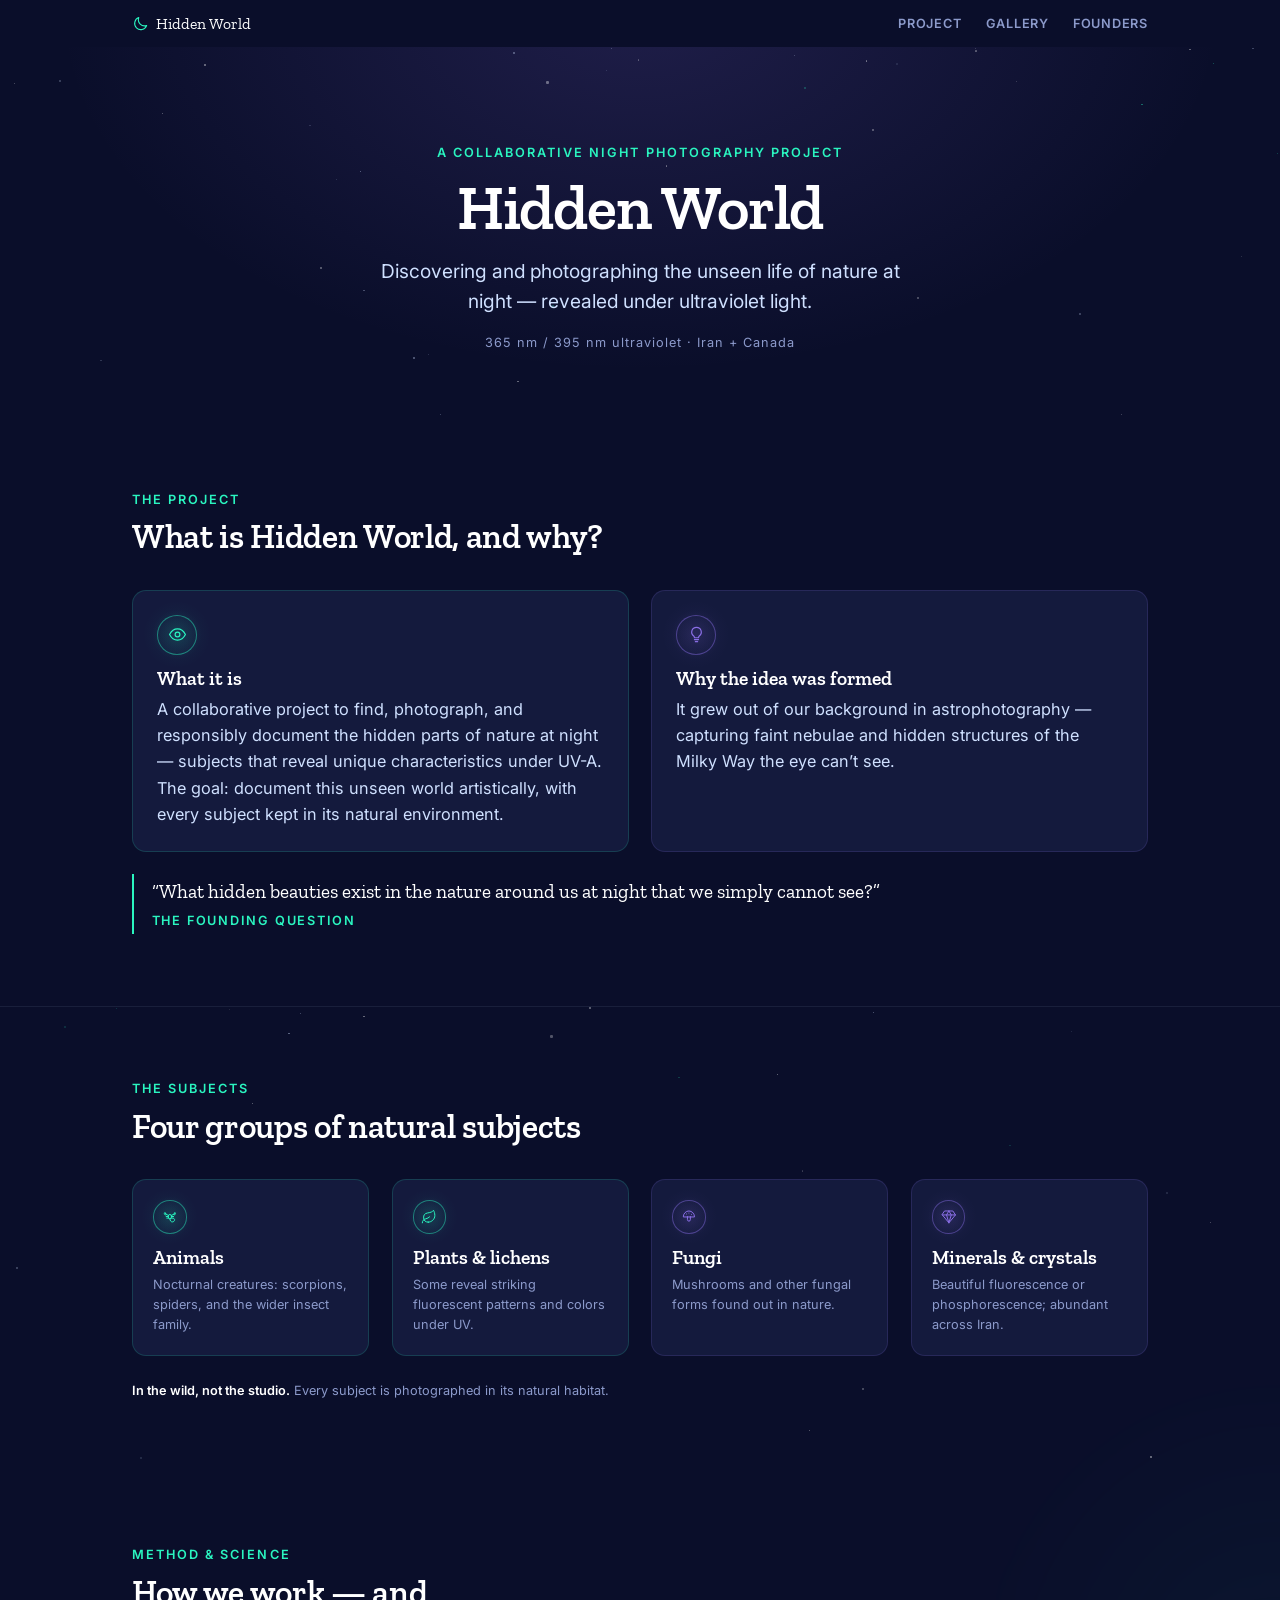
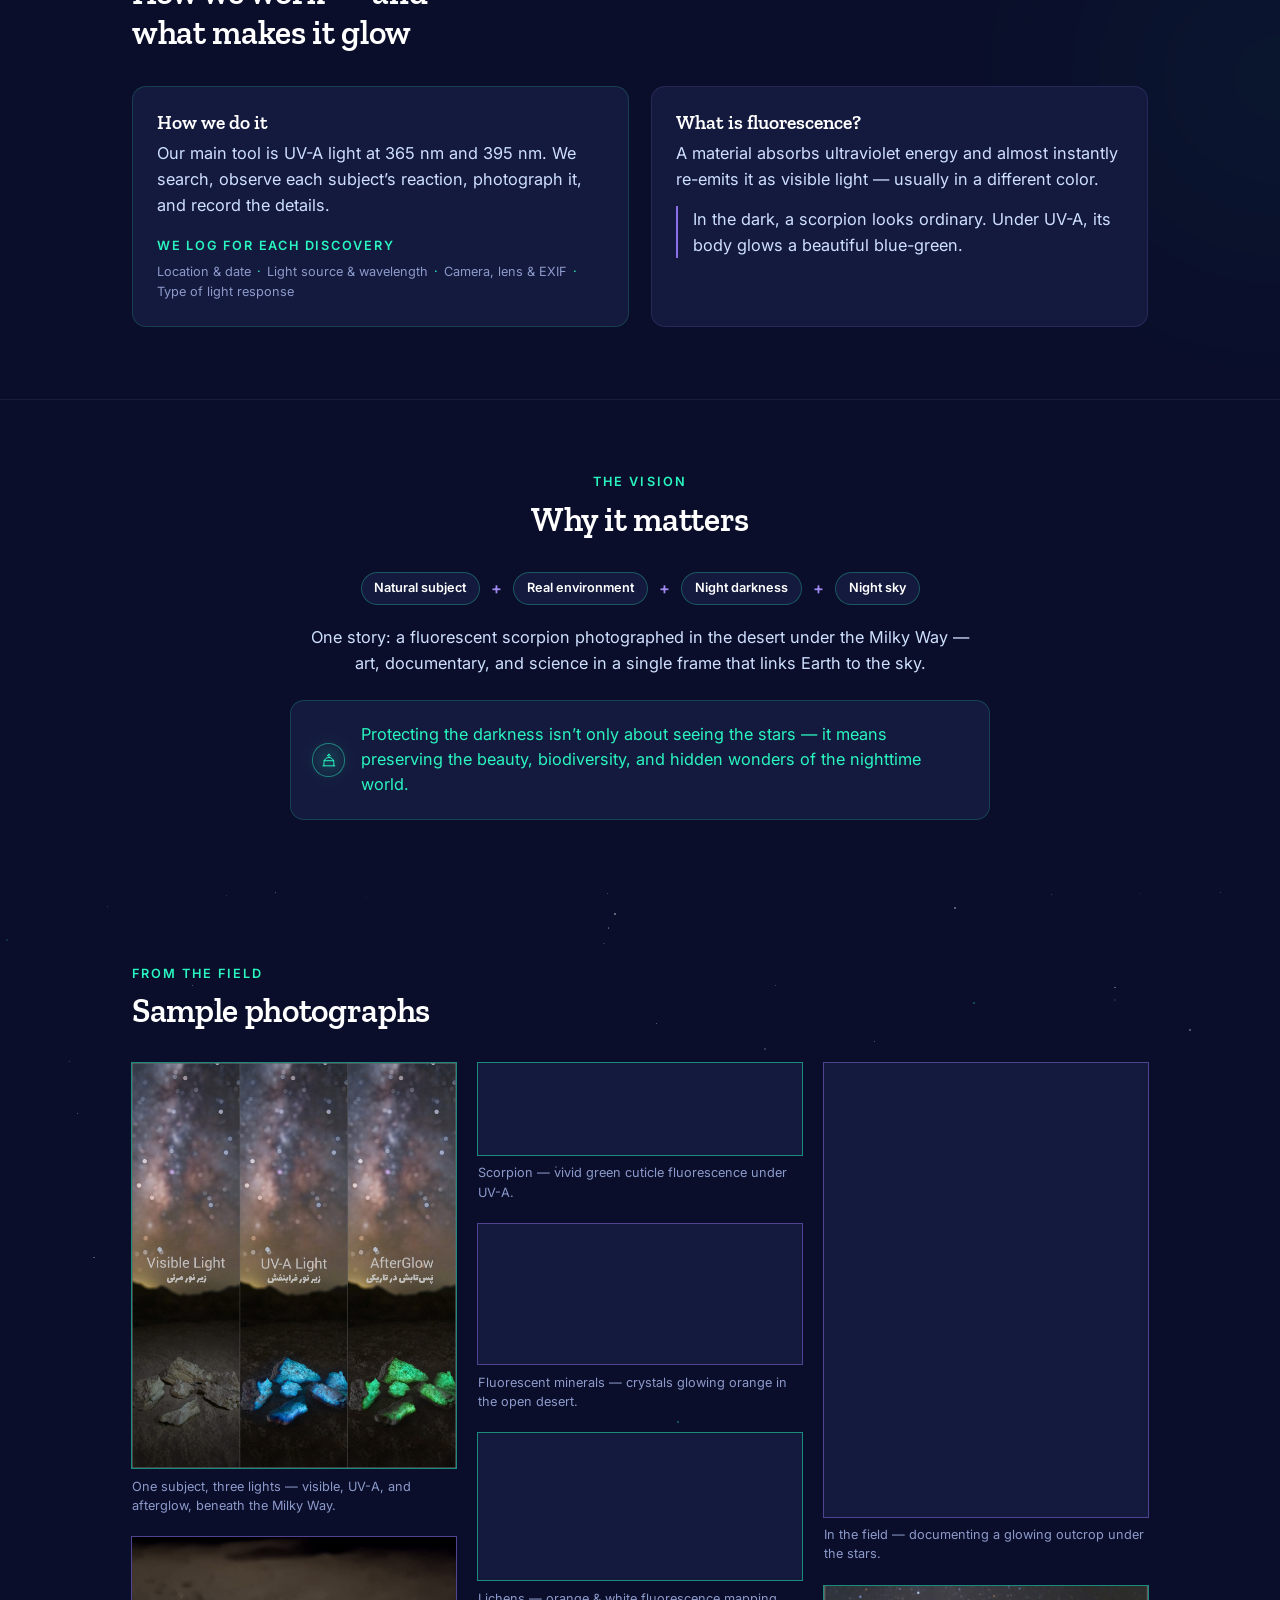
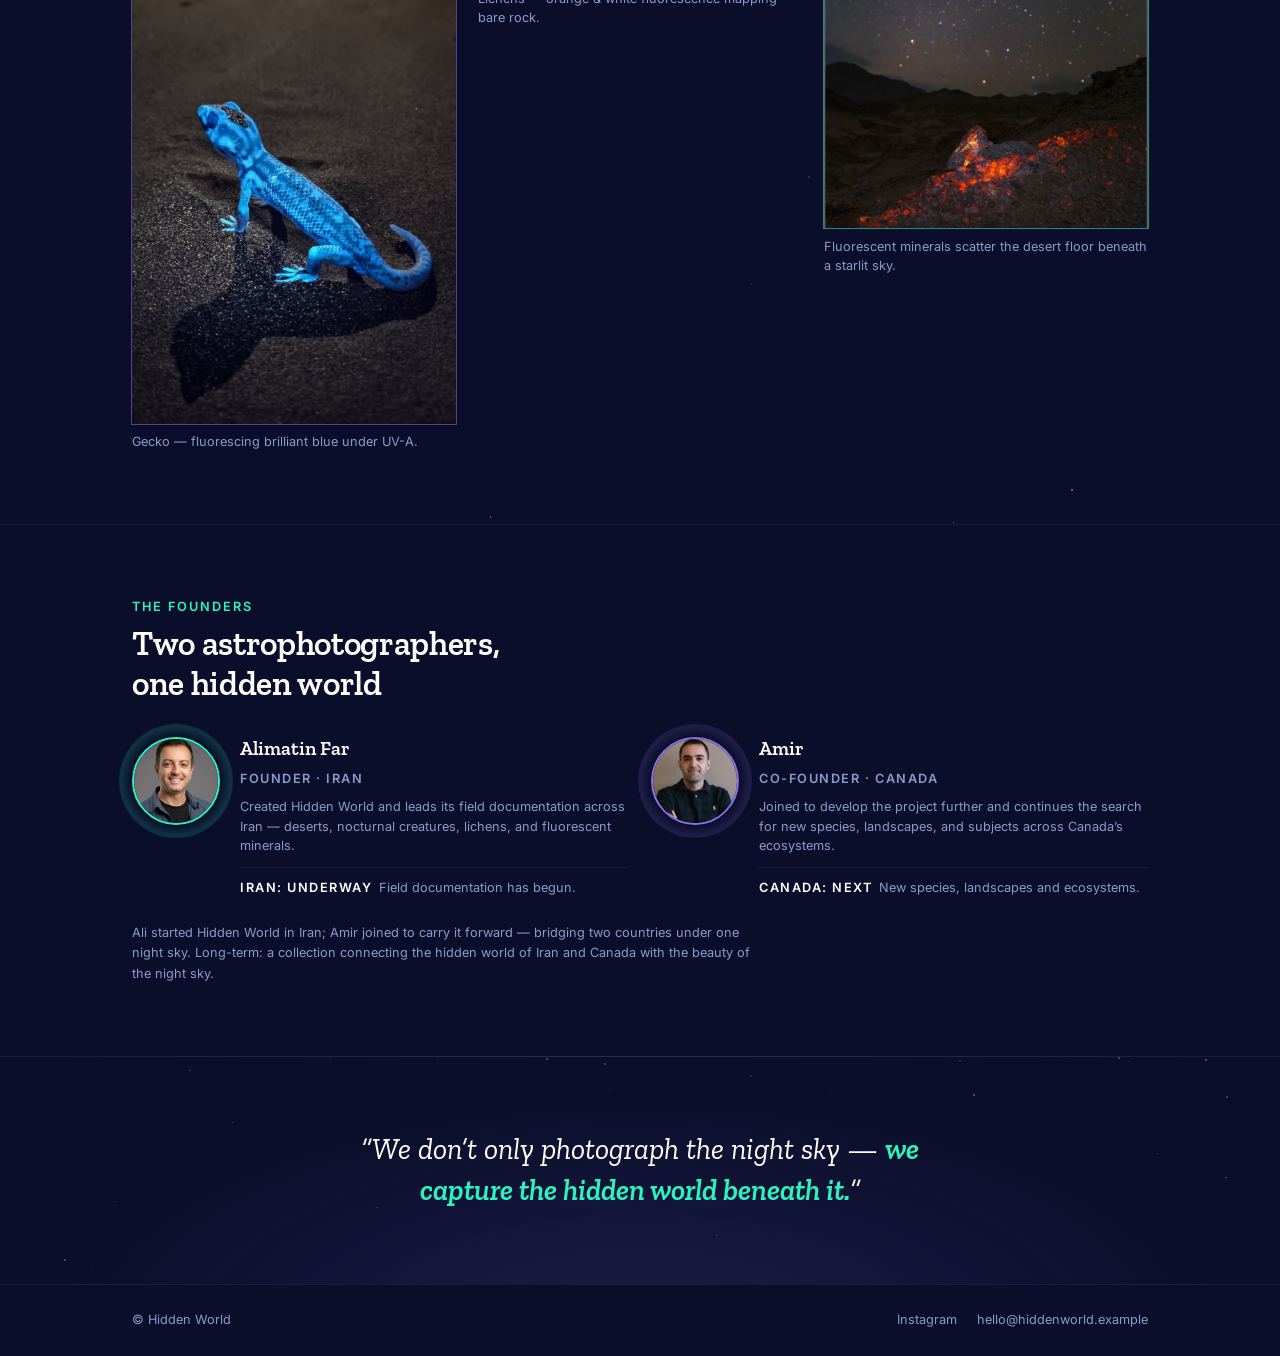
==== index.html @ 230f7fde "Add Hidden World single-page site Static marketing site for the Hidden World night-photography proje" ====
<!doctype html>
<html lang="en">
<head>
<meta charset="utf-8">
<meta name="viewport" content="width=device-width, initial-scale=1">
<title>Hidden World — Night Photography Under Ultraviolet Light</title>
<meta name="description" content="Hidden World is a collaborative night photography project documenting the unseen life of nature at night, revealed under ultraviolet light.">
<meta name="theme-color" content="#0A0E2A">

<!-- Only external dependency: Google Fonts (Zilla Slab = serif fallback, Inter = sans fallback) -->
<link rel="preconnect" href="https://fonts.googleapis.com">
<link rel="preconnect" href="https://fonts.gstatic.com" crossorigin>
<link href="https://fonts.googleapis.com/css2?family=Inter:wght@400;500;600&family=Zilla+Slab:ital,wght@0,400;0,600;1,400&display=swap" rel="stylesheet">

<link rel="stylesheet" href="styles.css">
</head>
<body>

<a class="skip-link" href="#main">Skip to content</a>

<!-- ICON SPRITE — inline SVG, referenced with <use href="#i-*"> -->
<svg class="sprite" aria-hidden="true" focusable="false" xmlns="http://www.w3.org/2000/svg">
  <symbol id="i-scorpion" viewBox="0 0 24 24">
    <ellipse cx="12" cy="11.6" rx="2.5" ry="3.4"/>
    <path d="M9.6 9.6 6.3 8.2 4.4 5.7M14.4 9.6l3.3-1.4 1.9-2.5"/>
    <path d="M4.4 5.7a1.7 1.7 0 1 0 2.3 2.4M19.6 5.7a1.7 1.7 0 1 1-2.3 2.4"/>
    <path d="M9.6 11.4H6.4M14.4 11.4h3.2M9.8 13.8H7.3M14.2 13.8h2.5"/>
    <path d="M12 15c.2 3 1.7 4.6 3.7 4.6s3.4-1.5 3.4-3.3c0-1.3-1-2.2-2.1-1.8"/>
  </symbol>
  <symbol id="i-leaf" viewBox="0 0 24 24">
    <path d="M11 20A7 7 0 0 1 9.8 6.1C15.5 5 17 4.5 19 2c1 2 2 4.2 2 8 0 5.5-4.8 10-10 10Z"/>
    <path d="M2 21c0-3 1.9-5.4 5.1-6C9.5 14.5 12 13 13 12"/>
  </symbol>
  <symbol id="i-mushroom" viewBox="0 0 24 24">
    <path d="M3.5 11.5a8.5 8.5 0 0 1 17 0Z"/>
    <path d="M9.8 11.5v4.7a2.2 2.2 0 0 0 4.4 0v-4.7"/>
    <path d="M8.2 7.6h.01M12 6.2h.01M15.8 8.2h.01"/>
  </symbol>
  <symbol id="i-gem" viewBox="0 0 24 24">
    <path d="M6 3h12l4 6-10 12L2 9Z"/>
    <path d="M2 9h20M12 21 8.4 9 12 3M12 21l3.6-12L12 3"/>
  </symbol>
  <symbol id="i-eye" viewBox="0 0 24 24">
    <path d="M2 12s3.6-7 10-7 10 7 10 7-3.6 7-10 7-10-7-10-7Z"/>
    <circle cx="12" cy="12" r="3"/>
  </symbol>
  <symbol id="i-bulb" viewBox="0 0 24 24">
    <path d="M12 3a6 6 0 0 0-3.5 10.9c.6.5.9 1.2.9 1.9v.3h5.2v-.3c0-.7.3-1.4.9-1.9A6 6 0 0 0 12 3Z"/>
    <path d="M9.4 18.4h5.2M10.6 21h2.8"/>
  </symbol>
  <symbol id="i-sparkle" viewBox="0 0 24 24">
    <path d="M10.5 2.5 12.2 8l5.5 1.7-5.5 1.7-1.7 5.5-1.7-5.5L3.3 9.7 8.8 8Z"/>
    <path d="M18 14.5l.8 2.2 2.2.8-2.2.8-.8 2.2-.8-2.2-2.2-.8 2.2-.8Z"/>
  </symbol>
  <symbol id="i-telescope" viewBox="0 0 24 24">
    <path d="M3 21h18"/><path d="M4.5 21v-5.2a7.5 7.5 0 0 1 15 0V21"/>
    <path d="M4.6 13.2h14.8"/><path d="M12 8.3V3.4"/><path d="M9.6 5.6 12 3.4l2.4 2.2"/>
  </symbol>
  <symbol id="i-moon" viewBox="0 0 24 24">
    <path d="M20.4 14.6A8.6 8.6 0 0 1 9.4 3.6a8.6 8.6 0 1 0 11 11Z"/>
  </symbol>
  <symbol id="i-star" viewBox="0 0 24 24">
    <path d="m12 3 2.6 5.7 6.2.8-4.5 4.3 1.1 6.2L12 17l-5.4 3 1.1-6.2-4.5-4.3 6.2-.8Z"/>
  </symbol>
</svg>

<header class="nav" id="top">
  <div class="nav__inner container">
    <a class="nav__brand" href="#top">
      <svg class="icon nav__mark" aria-hidden="true"><use href="#i-moon"/></svg>
      <span>Hidden World</span>
    </a>
    <nav aria-label="Primary">
      <ul class="nav__links">
        <li><a href="#project">Project</a></li>
        <li><a href="#gallery">Gallery</a></li>
        <li><a href="#founders">Founders</a></li>
      </ul>
    </nav>
  </div>
</header>

<main id="main">

  <!-- ============================================ 1 · HERO ============ -->
  <section class="hero" aria-labelledby="hero-title">
    <div class="stars" data-stars data-density=".9" aria-hidden="true"></div>

    <div class="container hero__inner reveal">
      <p class="eyebrow">A Collaborative Night Photography Project</p>
      <h1 class="hero__title" id="hero-title">Hidden World</h1>
      <p class="hero__sub">Discovering and photographing the unseen life of nature at night — revealed under ultraviolet light.</p>
      <p class="hero__meta">365 nm / 395 nm ultraviolet · Iran + Canada</p>
    </div>
  </section>

  <!-- ============================================ 2 · THE PROJECT ============ -->
  <section class="section" id="project" aria-labelledby="project-title">
    <div class="container">
      <header class="section-head reveal">
        <p class="eyebrow">The Project</p>
        <h2 id="project-title">What is Hidden World, and why?</h2>
      </header>

      <div class="grid grid--2">
        <article class="card reveal">
          <span class="badge" aria-hidden="true"><svg class="icon"><use href="#i-eye"/></svg></span>
          <h3>What it is</h3>
          <p>A collaborative project to find, photograph, and responsibly document the hidden parts of nature at night — subjects that reveal unique characteristics under UV-A. The goal: document this unseen world artistically, with every subject kept in its natural environment.</p>
        </article>
        <article class="card card--violet reveal">
          <span class="badge badge--violet" aria-hidden="true"><svg class="icon"><use href="#i-bulb"/></svg></span>
          <h3>Why the idea was formed</h3>
          <p>It grew out of our background in astrophotography — capturing faint nebulae and hidden structures of the Milky Way the eye can’t see.</p>
        </article>
      </div>

      <blockquote class="quote reveal">
        <p>“What hidden beauties exist in the nature around us at night that we simply cannot see?”</p>
        <footer>The founding question</footer>
      </blockquote>
    </div>
  </section>

  <!-- ============================================ 3 · THE SUBJECTS ============ -->
  <section class="section section--alt" id="subjects" aria-labelledby="subjects-title">
    <div class="stars" data-stars data-density=".5" aria-hidden="true"></div>
    <div class="container">
      <header class="section-head reveal">
        <p class="eyebrow">The Subjects</p>
        <h2 id="subjects-title">Four groups of natural subjects</h2>
      </header>

      <div class="grid grid--4">
        <article class="card card--tight reveal">
          <span class="badge badge--sm" aria-hidden="true"><svg class="icon"><use href="#i-scorpion"/></svg></span>
          <h3>Animals</h3>
          <p>Nocturnal creatures: scorpions, spiders, and the wider insect family.</p>
        </article>
        <article class="card card--tight reveal">
          <span class="badge badge--sm" aria-hidden="true"><svg class="icon"><use href="#i-leaf"/></svg></span>
          <h3>Plants &amp; lichens</h3>
          <p>Some reveal striking fluorescent patterns and colors under UV.</p>
        </article>
        <article class="card card--tight card--violet reveal">
          <span class="badge badge--sm badge--violet" aria-hidden="true"><svg class="icon"><use href="#i-mushroom"/></svg></span>
          <h3>Fungi</h3>
          <p>Mushrooms and other fungal forms found out in nature.</p>
        </article>
        <article class="card card--tight card--violet reveal">
          <span class="badge badge--sm badge--violet" aria-hidden="true"><svg class="icon"><use href="#i-gem"/></svg></span>
          <h3>Minerals &amp; crystals</h3>
          <p>Beautiful fluorescence or phosphorescence; abundant across Iran.</p>
        </article>
      </div>

      <p class="note-line reveal"><strong>In the wild, not the studio.</strong> Every subject is photographed in its natural habitat.</p>
    </div>
  </section>

  <!-- ============================================ 4 · METHOD & SCIENCE ============ -->
  <section class="section" id="method" aria-labelledby="method-title">
    <div class="bloom bloom--glow section__bloom" aria-hidden="true"></div>
    <div class="container">
      <header class="section-head reveal">
        <p class="eyebrow">Method &amp; Science</p>
        <h2 id="method-title">How we work — and what makes it glow</h2>
      </header>

      <div class="grid grid--2">
        <article class="card reveal">
          <h3>How we do it</h3>
          <p>Our main tool is UV-A light at 365 nm and 395 nm. We search, observe each subject’s reaction, photograph it, and record the details.</p>
          <p class="label">We log for each discovery</p>
          <p class="meta-list">Location &amp; date <span aria-hidden="true">·</span> Light source &amp; wavelength <span aria-hidden="true">·</span> Camera, lens &amp; EXIF <span aria-hidden="true">·</span> Type of light response</p>
        </article>
        <article class="card card--violet reveal">
          <h3>What is fluorescence?</h3>
          <p>A material absorbs ultraviolet energy and almost instantly re-emits it as visible light — usually in a different color.</p>
          <p class="note">In the dark, a scorpion looks ordinary. Under UV-A, its body glows a beautiful blue-green.</p>
        </article>
      </div>
    </div>
  </section>

  <!-- ============================================ 5 · WHY IT MATTERS ============ -->
  <section class="section section--alt" id="vision" aria-labelledby="vision-title">
    <div class="container vision">
      <header class="section-head section-head--center reveal">
        <p class="eyebrow">The Vision</p>
        <h2 id="vision-title">Why it matters</h2>
      </header>

      <ul class="chips reveal">
        <li class="chip">Natural subject</li>
        <li class="chip-plus" aria-hidden="true">+</li>
        <li class="chip">Real environment</li>
        <li class="chip-plus" aria-hidden="true">+</li>
        <li class="chip">Night darkness</li>
        <li class="chip-plus" aria-hidden="true">+</li>
        <li class="chip">Night sky</li>
      </ul>

      <p class="vision__line reveal">One story: a fluorescent scorpion photographed in the desert under the Milky Way — art, documentary, and science in a single frame that links Earth to the sky.</p>

      <p class="vision__darksky reveal">
        <span class="badge badge--sm" aria-hidden="true"><svg class="icon"><use href="#i-telescope"/></svg></span>
        <span>Protecting the darkness isn’t only about seeing the stars — it means preserving the beauty, biodiversity, and hidden wonders of the nighttime world.</span>
      </p>
    </div>
  </section>

  <!-- ============================================ 6 · GALLERY ============ -->
  <section class="section" id="gallery" aria-labelledby="gallery-title">
    <div class="stars" data-stars data-density=".4" aria-hidden="true"></div>
    <div class="container">
      <header class="section-head reveal">
        <p class="eyebrow">From the Field</p>
        <h2 id="gallery-title">Sample photographs</h2>
      </header>

      <div class="gallery">
        <figure class="frame reveal">
          <div class="frame__media">
            <img src="assets/triptych.jpg" alt="Triptych of the same fluorescent minerals beneath the Milky Way: dull grey rocks in visible light, glowing blue under UV-A, and glowing green in afterglow." width="1200" height="1500" loading="lazy" decoding="async">
          </div>
          <figcaption>One subject, three lights — visible, UV-A, and afterglow, beneath the Milky Way.</figcaption>
        </figure>

        <figure class="frame frame--violet reveal">
          <div class="frame__media">
            <img src="assets/gecko.jpg" alt="A gecko on dark desert sand fluorescing brilliant blue under ultraviolet light." width="932" height="1400" loading="lazy" decoding="async">
          </div>
          <figcaption>Gecko — fluorescing brilliant blue under UV-A.</figcaption>
        </figure>

        <figure class="frame reveal">
          <div class="frame__media">
            <img src="assets/scorpion.jpg" alt="A scorpion on tree bark glowing vivid green under ultraviolet light." width="1600" height="452" loading="lazy" decoding="async">
          </div>
          <figcaption>Scorpion — vivid green cuticle fluorescence under UV-A.</figcaption>
        </figure>

        <figure class="frame frame--violet reveal">
          <div class="frame__media">
            <img src="assets/minerals.jpg" alt="A mound of crystals glowing bright orange on the open desert floor under a starry sky." width="1600" height="692" loading="lazy" decoding="async">
          </div>
          <figcaption>Fluorescent minerals — crystals glowing orange in the open desert.</figcaption>
        </figure>

        <figure class="frame reveal">
          <div class="frame__media">
            <img src="assets/lichen.jpg" alt="Orange and white lichen fluorescing in patches across a bare rock face beneath stars." width="1600" height="727" loading="lazy" decoding="async">
          </div>
          <figcaption>Lichens — orange &amp; white fluorescence mapping bare rock.</figcaption>
        </figure>

        <figure class="frame frame--violet reveal">
          <div class="frame__media">
            <img src="assets/field-bts.jpg" alt="A photographer kneeling beside a large outcrop glowing orange under ultraviolet light, with the Milky Way overhead." width="1143" height="1600" loading="lazy" decoding="async">
          </div>
          <figcaption>In the field — documenting a glowing outcrop under the stars.</figcaption>
        </figure>

        <figure class="frame reveal">
          <div class="frame__media">
            <img src="assets/field-landscape.jpg" alt="Desert floor strewn with rocks glowing orange under ultraviolet light, beneath a sky full of stars." width="1310" height="980" loading="lazy" decoding="async">
          </div>
          <figcaption>Fluorescent minerals scatter the desert floor beneath a starlit sky.</figcaption>
        </figure>
      </div>
    </div>
  </section>

  <!-- ============================================ 7 · FOUNDERS + ROAD AHEAD ============ -->
  <section class="section section--alt" id="founders" aria-labelledby="founders-title">
    <div class="container">
      <header class="section-head reveal">
        <p class="eyebrow">The Founders</p>
        <h2 id="founders-title">Two astrophotographers, one hidden world</h2>
      </header>

      <div class="grid grid--2">
        <article class="founder reveal">
          <figure class="portrait">
            <img src="assets/ali.jpg" alt="Portrait of Alimatin Far, founder of Hidden World." width="320" height="320" loading="lazy" decoding="async">
          </figure>
          <div>
            <h3 class="founder__name">Alimatin Far</h3>
            <p class="tag">Founder · Iran</p>
            <p>Created Hidden World and leads its field documentation across Iran — deserts, nocturnal creatures, lichens, and fluorescent minerals.</p>
            <p class="founder__next"><span class="tag tag--plain">Iran: underway</span> Field documentation has begun.</p>
          </div>
        </article>

        <article class="founder reveal">
          <figure class="portrait portrait--violet">
            <img src="assets/amir.jpg" alt="Portrait of Amir, co-founder of Hidden World." width="320" height="320" loading="lazy" decoding="async">
          </figure>
          <div>
            <h3 class="founder__name">Amir</h3>
            <p class="tag tag--violet">Co-Founder · Canada</p>
            <p>Joined to develop the project further and continues the search for new species, landscapes, and subjects across Canada’s ecosystems.</p>
            <p class="founder__next"><span class="tag tag--plain">Canada: next</span> New species, landscapes and ecosystems.</p>
          </div>
        </article>
      </div>

      <p class="note-line reveal">Ali started Hidden World in Iran; Amir joined to carry it forward — bridging two countries under one night sky. Long-term: a collection connecting the hidden world of Iran and Canada with the beauty of the night sky.</p>
    </div>
  </section>

  <!-- ============================================ 8 · CLOSING ============ -->
  <section class="closing" aria-label="Project statement">
    <div class="stars" data-stars data-density=".8" aria-hidden="true"></div>
    <div class="container reveal">
      <p class="closing__text">“We don’t only photograph the night sky — <strong>we capture the hidden world beneath it.</strong>”</p>
    </div>
  </section>

</main>

<footer class="footer">
  <div class="container footer__inner">
    <p class="footer__brand">© Hidden World</p>
    <ul class="footer__links">
      <li><a href="#" aria-label="Hidden World on Instagram (link coming soon)">Instagram</a></li>
      <li><a href="mailto:hello@hiddenworld.example">hello@hiddenworld.example</a></li>
    </ul>
  </div>
</footer>

<script src="script.js" defer></script>
</body>
</html>
---- styles.css ----
/* ============================================================================
   HIDDEN WORLD — night + UV fluorescence theme
   1. Tokens   2. Base   3. Layout   4. Components   5. Sections   6. Motion
   Restraint rules: solid navy everywhere, one accent per block, glow used as
   a hairline or a faint halo — never as a surface.
   ========================================================================== */

/* ---------------------------------------------------------------- 1. TOKENS */
:root{
  --navy:#0A0E2A;
  --navy2:#141A3D;
  --card:#1B2350;
  --glow:#2AF5C0;        /* fluorescent cyan-green — primary accent */
  --violet:#8B6FE8;      /* UV accent */
  --violet-text:#A08AF0; /* same hue, lifted for AA contrast on text */
  --ice:#CFE0FF;
  --mute:#8C9ACB;
  --white:#FFFFFF;
  --gold:#FFE9A8;

  --font-head:"Century Schoolbook","Zilla Slab",Georgia,serif;
  --font-body:"Calibri","Inter",system-ui,-apple-system,sans-serif;

  /* Fluid scale — deliberately tighter than the deck */
  --step-1:clamp(.72rem,.7rem + .12vw,.8rem);
  --step0:clamp(.95rem,.93rem + .12vw,1.02rem);
  --step1:clamp(1.05rem,1rem + .3vw,1.2rem);
  --step2:clamp(1.05rem,1rem + .35vw,1.22rem);
  --step3:clamp(1.5rem,1.2rem + 1.4vw,2.1rem);
  --step4:clamp(2.4rem,1.7rem + 3.2vw,3.9rem);

  --gutter:clamp(1.15rem,4vw,2rem);
  --section-y:clamp(3rem,6vw,4.5rem);
  --gap:clamp(.9rem,2vw,1.4rem);
  --maxw:1080px;
  --radius:14px;
  --hair:rgba(207,224,255,.08);
  --ease:cubic-bezier(.22,.7,.3,1);
}

/* ------------------------------------------------------------------ 2. BASE */
*,*::before,*::after{box-sizing:border-box}
html{-webkit-text-size-adjust:100%;scroll-behavior:smooth;scroll-padding-top:4.5rem}

body{
  margin:0;
  background:var(--navy);
  color:var(--ice);
  font-family:var(--font-body);
  font-size:var(--step0);
  line-height:1.6;
  overflow-x:hidden;
  -webkit-font-smoothing:antialiased;
}

h1,h2,h3{font-family:var(--font-head);color:var(--white);line-height:1.2;margin:0;font-weight:600}
h2{font-size:var(--step3);letter-spacing:-.01em;text-wrap:balance}
h3{font-size:var(--step2)}
p{margin:0 0 .85em}
p:last-child{margin-bottom:0}
img{max-width:100%;height:auto;display:block}
ul{margin:0;padding:0;list-style:none}
strong{font-weight:600}

a{color:var(--glow);text-decoration:none;transition:color .2s var(--ease)}
a:hover{color:var(--white)}
:focus-visible{outline:2px solid var(--glow);outline-offset:3px;border-radius:3px}

.skip-link{
  position:absolute;left:var(--gutter);top:-4rem;z-index:100;
  background:var(--card);color:var(--white);padding:.6em 1em;border-radius:8px;
  border:1px solid rgba(42,245,192,.5);transition:top .2s var(--ease);
}
.skip-link:focus{top:.6rem}

.sprite{position:absolute;width:0;height:0;overflow:hidden}
.icon{width:1em;height:1em;fill:none;stroke:currentColor;stroke-width:1.5;
      stroke-linecap:round;stroke-linejoin:round}

/* ---------------------------------------------------------------- 3. LAYOUT */
.container{width:100%;max-width:var(--maxw);margin-inline:auto;padding-inline:var(--gutter)}
.section{position:relative;padding-block:var(--section-y);isolation:isolate}
.section--alt{border-top:1px solid var(--hair)}
.section > .container{position:relative;z-index:2}

.grid{display:grid;gap:var(--gap)}
@media (min-width:700px){
  .grid--2{grid-template-columns:repeat(2,1fr)}
  .grid--4{grid-template-columns:repeat(2,1fr)}
}
@media (min-width:960px){.grid--4{grid-template-columns:repeat(4,1fr)}}

/* ------------------------------------------------------------ 4. COMPONENTS */

/* Star field — dots injected by script.js, static and sparse */
.stars{position:absolute;inset:0;z-index:0;pointer-events:none;overflow:hidden}
.star{position:absolute;border-radius:50%;background:var(--ice)}
.star--glow{background:var(--glow)}
.star--white{background:var(--white)}

/* Glow blooms — ambient only, kept faint */
.bloom{
  position:absolute;z-index:0;pointer-events:none;
  width:min(70vw,620px);aspect-ratio:1;border-radius:50%;
  filter:blur(70px);opacity:.42;
}
.bloom--glow{background:radial-gradient(circle,rgba(42,245,192,.1),rgba(42,245,192,0) 70%)}
.section__bloom{top:-20%;right:-24%}

/* Glowing icon badge — disc, two faint halos, 1px accent ring */
.badge{
  --accent:var(--glow);--accent-rgb:42,245,192;
  position:relative;display:inline-grid;place-items:center;flex:none;
  width:2.5rem;height:2.5rem;border-radius:50%;
  background:var(--navy2);
  border:1px solid rgba(var(--accent-rgb),.45);
  color:var(--accent);
}
.badge::before,.badge::after{content:"";position:absolute;border-radius:50%;pointer-events:none}
.badge::before{inset:-16%;background:radial-gradient(circle,rgba(var(--accent-rgb),.11),rgba(var(--accent-rgb),0) 70%)}
.badge::after{inset:-40%;background:radial-gradient(circle,rgba(var(--accent-rgb),.06),rgba(var(--accent-rgb),0) 70%)}
.badge .icon{width:50%;height:50%;position:relative;z-index:1}
.badge--sm{width:2.1rem;height:2.1rem}
.badge--violet{--accent:var(--violet);--accent-rgb:139,111,232}

/* Glowing circular portrait — 2.5px accent ring + one soft halo ring */
.portrait{
  --accent:var(--glow);--accent-rgb:42,245,192;
  position:relative;margin:0;flex:none;
  width:clamp(4.5rem,13vw,5.5rem);aspect-ratio:1;border-radius:50%;
  background:var(--navy2);
  border:2.5px solid var(--accent);
}
.portrait::before{
  content:"";position:absolute;inset:-18%;border-radius:50%;pointer-events:none;
  background:radial-gradient(circle,rgba(var(--accent-rgb),0) 55%,rgba(var(--accent-rgb),.16) 68%,rgba(var(--accent-rgb),0) 84%);
}
.portrait img{position:relative;z-index:1;width:100%;height:100%;border-radius:50%;object-fit:cover}
.portrait--violet{--accent:var(--violet);--accent-rgb:139,111,232}

/* Framed photo — 1.25px accent outline, straight corners */
.frame{--accent-rgb:42,245,192;margin:0}
.frame--violet{--accent-rgb:139,111,232}
.frame__media{
  position:relative;overflow:hidden;background:var(--navy2);
  outline:1.25px solid rgba(var(--accent-rgb),.55);
  transition:outline-color .3s var(--ease);
}
.frame__media img{width:100%;height:auto}
.frame figcaption{color:var(--mute);font-size:var(--step-1);line-height:1.5;margin-top:.55rem}
.frame:hover .frame__media{outline-color:rgba(var(--accent-rgb),.95)}
/* Missing image: keep the framed box (and the ring) so the layout holds */
.frame__media.is-missing{aspect-ratio:4/3}
.is-missing img{display:none}

/* Eyebrow label */
.eyebrow{
  color:var(--glow);font-size:var(--step-1);font-weight:600;
  text-transform:uppercase;letter-spacing:.16em;margin:0 0 .45rem;
}

/* Cards — flat fill, hairline accent border */
.card{
  --accent-rgb:42,245,192;
  background:var(--navy2);
  border:1px solid rgba(var(--accent-rgb),.16);
  border-radius:var(--radius);
  padding:clamp(1.1rem,2.6vw,1.5rem);
  transition:transform .3s var(--ease),border-color .3s var(--ease);
}
.card--violet{--accent-rgb:139,111,232}
.card:hover{transform:translateY(-3px);border-color:rgba(var(--accent-rgb),.4)}
.card .badge{margin-bottom:.8rem}
.card h3{margin-bottom:.35rem}
.card--tight{padding:clamp(1rem,2.2vw,1.25rem)}
.card--tight p{color:var(--mute);font-size:var(--step-1);line-height:1.55}

/* Shared text bits */
.section-head{max-width:50ch;margin-bottom:clamp(1.4rem,3vw,2rem)}
.section-head--center{margin-inline:auto;text-align:center}
.tag{
  display:inline-block;font-size:var(--step-1);font-weight:600;
  text-transform:uppercase;letter-spacing:.12em;color:var(--glow);margin:0 0 .5rem;
}
.tag--violet{color:var(--violet-text)}
.tag--plain{color:var(--white);margin:0}
.label{color:var(--glow);font-size:var(--step-1);font-weight:600;
       text-transform:uppercase;letter-spacing:.14em;margin:1.1rem 0 .35rem}
.meta-list{color:var(--mute);font-size:var(--step-1)}
.meta-list span{color:var(--glow);padding:0 .15em}
.note{border-left:2px solid var(--violet);padding-left:.9rem;color:var(--ice);margin-top:.9rem}
.note-line{
  margin-top:clamp(1.1rem,2.5vw,1.6rem);color:var(--mute);
  font-size:var(--step-1);max-width:80ch;
}
.note-line strong{color:var(--white)}

/* ---------------------------------------------------------------- 5. SECTIONS */

/* Nav */
.nav{position:sticky;top:0;z-index:50;background:transparent;transition:background .3s var(--ease),box-shadow .3s var(--ease)}
.nav.is-stuck{background:rgba(10,14,42,.85);backdrop-filter:blur(10px);box-shadow:0 1px 0 var(--hair)}
.nav__inner{display:flex;align-items:center;justify-content:space-between;gap:1rem;padding-block:.7rem}
.nav__brand{display:inline-flex;align-items:center;gap:.45rem;color:var(--white);font-family:var(--font-head);font-size:.98rem}
.nav__mark{color:var(--glow);width:1.1em;height:1.1em}
.nav__links{display:flex;gap:clamp(.9rem,2.5vw,1.5rem);font-size:var(--step-1);letter-spacing:.06em}
.nav__links a{color:var(--mute);text-transform:uppercase;font-weight:600}
.nav__links a:hover{color:var(--glow)}

/* 1 · Hero — compact title block, not a full screen */
.hero{
  position:relative;isolation:isolate;
  padding-block:clamp(3.5rem,11vw,6rem) clamp(2.5rem,7vw,4rem);
  /* Ambient UV wash, as a gradient so it fades out instead of being clipped. */
  background:radial-gradient(70% 150% at 50% -10%,rgba(139,111,232,.16),rgba(139,111,232,0) 65%);
}
.hero__inner{position:relative;z-index:2;text-align:center;max-width:44rem}
.hero__title{font-size:var(--step4);letter-spacing:-.02em;margin:.1rem 0 .6rem}
.hero__sub{font-size:var(--step1);color:var(--ice);max-width:44ch;margin-inline:auto}
.hero__meta{color:var(--mute);font-size:var(--step-1);letter-spacing:.08em;margin-top:1rem}

/* 2 · Project */
.quote{
  margin:var(--gap) 0 0;padding:.15rem 0 .15rem 1.1rem;
  border-left:2px solid var(--glow);
}
.quote p{font-family:var(--font-head);font-size:var(--step1);color:var(--white);margin-bottom:.25rem}
.quote footer{color:var(--glow);font-size:var(--step-1);text-transform:uppercase;letter-spacing:.14em;font-weight:600}

/* 5 · Vision */
.vision{text-align:center}
.chips{display:flex;flex-wrap:wrap;align-items:center;justify-content:center;gap:.45rem .7rem}
.chip{
  border:1px solid rgba(42,245,192,.28);border-radius:999px;
  background:var(--navy2);padding:.4em 1em;color:var(--white);
  font-size:var(--step-1);font-weight:600;
}
.chip-plus{color:var(--violet-text);font-weight:600}
.vision__line{margin:1.2rem auto 0;max-width:66ch;color:var(--ice)}
.vision__darksky{
  display:flex;align-items:center;gap:1rem;text-align:left;
  margin:1.5rem auto 0;max-width:70ch;
  background:var(--navy2);border:1px solid rgba(42,245,192,.18);border-radius:var(--radius);
  padding:clamp(1rem,2.2vw,1.3rem);
  color:var(--glow);line-height:1.55;
}

/* 6 · Gallery — masonry columns, so nothing is cropped */
.gallery{columns:1;column-gap:var(--gap)}
.gallery .frame{break-inside:avoid;margin-bottom:var(--gap)}
@media (min-width:640px){.gallery{columns:2}}
@media (min-width:980px){.gallery{columns:3}}

/* 7 · Founders — compact media rows */
.founder{display:flex;gap:clamp(.9rem,2.5vw,1.25rem);align-items:flex-start}
.founder__name{margin-bottom:.25rem}
.founder p{color:var(--mute);font-size:var(--step-1);line-height:1.55}
.founder__next{
  margin-top:.6rem;padding-top:.6rem;border-top:1px solid var(--hair);
  display:flex;flex-wrap:wrap;gap:.4rem;align-items:baseline;
}

/* 8 · Closing statement */
.closing{
  position:relative;isolation:isolate;border-top:1px solid var(--hair);
  padding-block:clamp(3rem,7vw,4.5rem);text-align:center;
  background:radial-gradient(70% 160% at 50% 120%,rgba(139,111,232,.15),rgba(139,111,232,0) 65%);
}
.closing .container{position:relative;z-index:2}
.closing__text{
  font-family:var(--font-head);font-style:italic;
  font-size:clamp(1.2rem,.95rem + 1.5vw,1.85rem);
  color:var(--white);max-width:34ch;margin-inline:auto;line-height:1.4;
}
.closing__text strong{color:var(--glow)}

/* Footer */
.footer{border-top:1px solid var(--hair);padding-block:1.6rem}
.footer__inner{display:flex;flex-wrap:wrap;gap:.75rem;align-items:center;justify-content:space-between}
.footer__brand{color:var(--mute);font-size:var(--step-1);margin:0}
.footer__links{display:flex;gap:1.25rem;font-size:var(--step-1)}
.footer__links a{color:var(--mute);overflow-wrap:anywhere}
.footer__links a:hover{color:var(--glow)}

/* Small screens: keep the nav on one line (wordmark stays for screen readers) */
@media (max-width:560px){
  .nav__brand span{position:absolute;width:1px;height:1px;margin:-1px;overflow:hidden;clip-path:inset(50%)}
  .nav__mark{width:1.35em;height:1.35em}
  .nav__links{font-size:.72rem;gap:1rem}
}

/* ------------------------------------------------------------------ 6. MOTION */
/* Reveal is armed only once script.js adds .js, so a no-JS page stays readable */
.js .reveal{opacity:0;transform:translateY(14px);transition:opacity .5s var(--ease),transform .5s var(--ease)}
.js .reveal.is-visible{opacity:1;transform:none}
.grid .reveal:nth-child(2){transition-delay:.06s}
.grid .reveal:nth-child(3){transition-delay:.12s}
.grid .reveal:nth-child(4){transition-delay:.18s}

@media (prefers-reduced-motion:reduce){
  html{scroll-behavior:auto}
  *,*::before,*::after{animation:none !important;transition-duration:.001ms !important;transition-delay:0ms !important}
  .js .reveal{opacity:1;transform:none}
  .card:hover{transform:none}
}
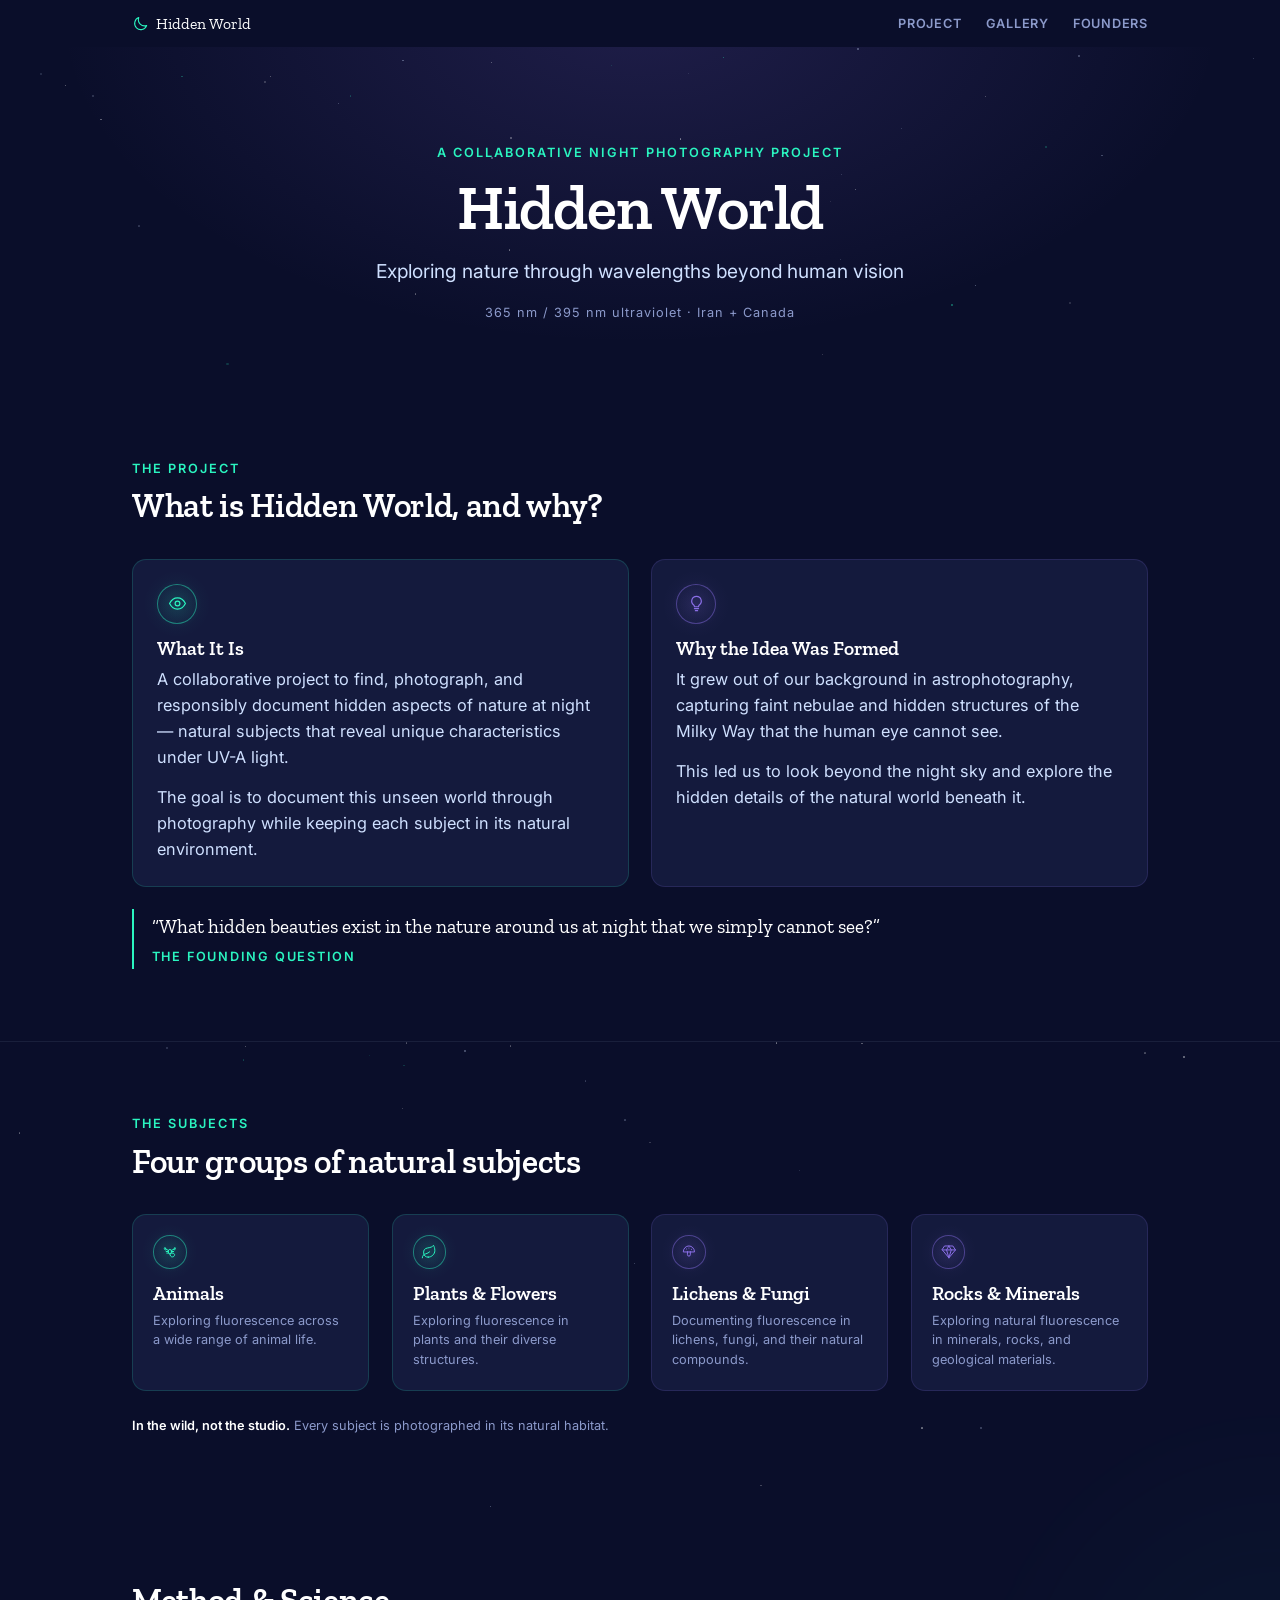
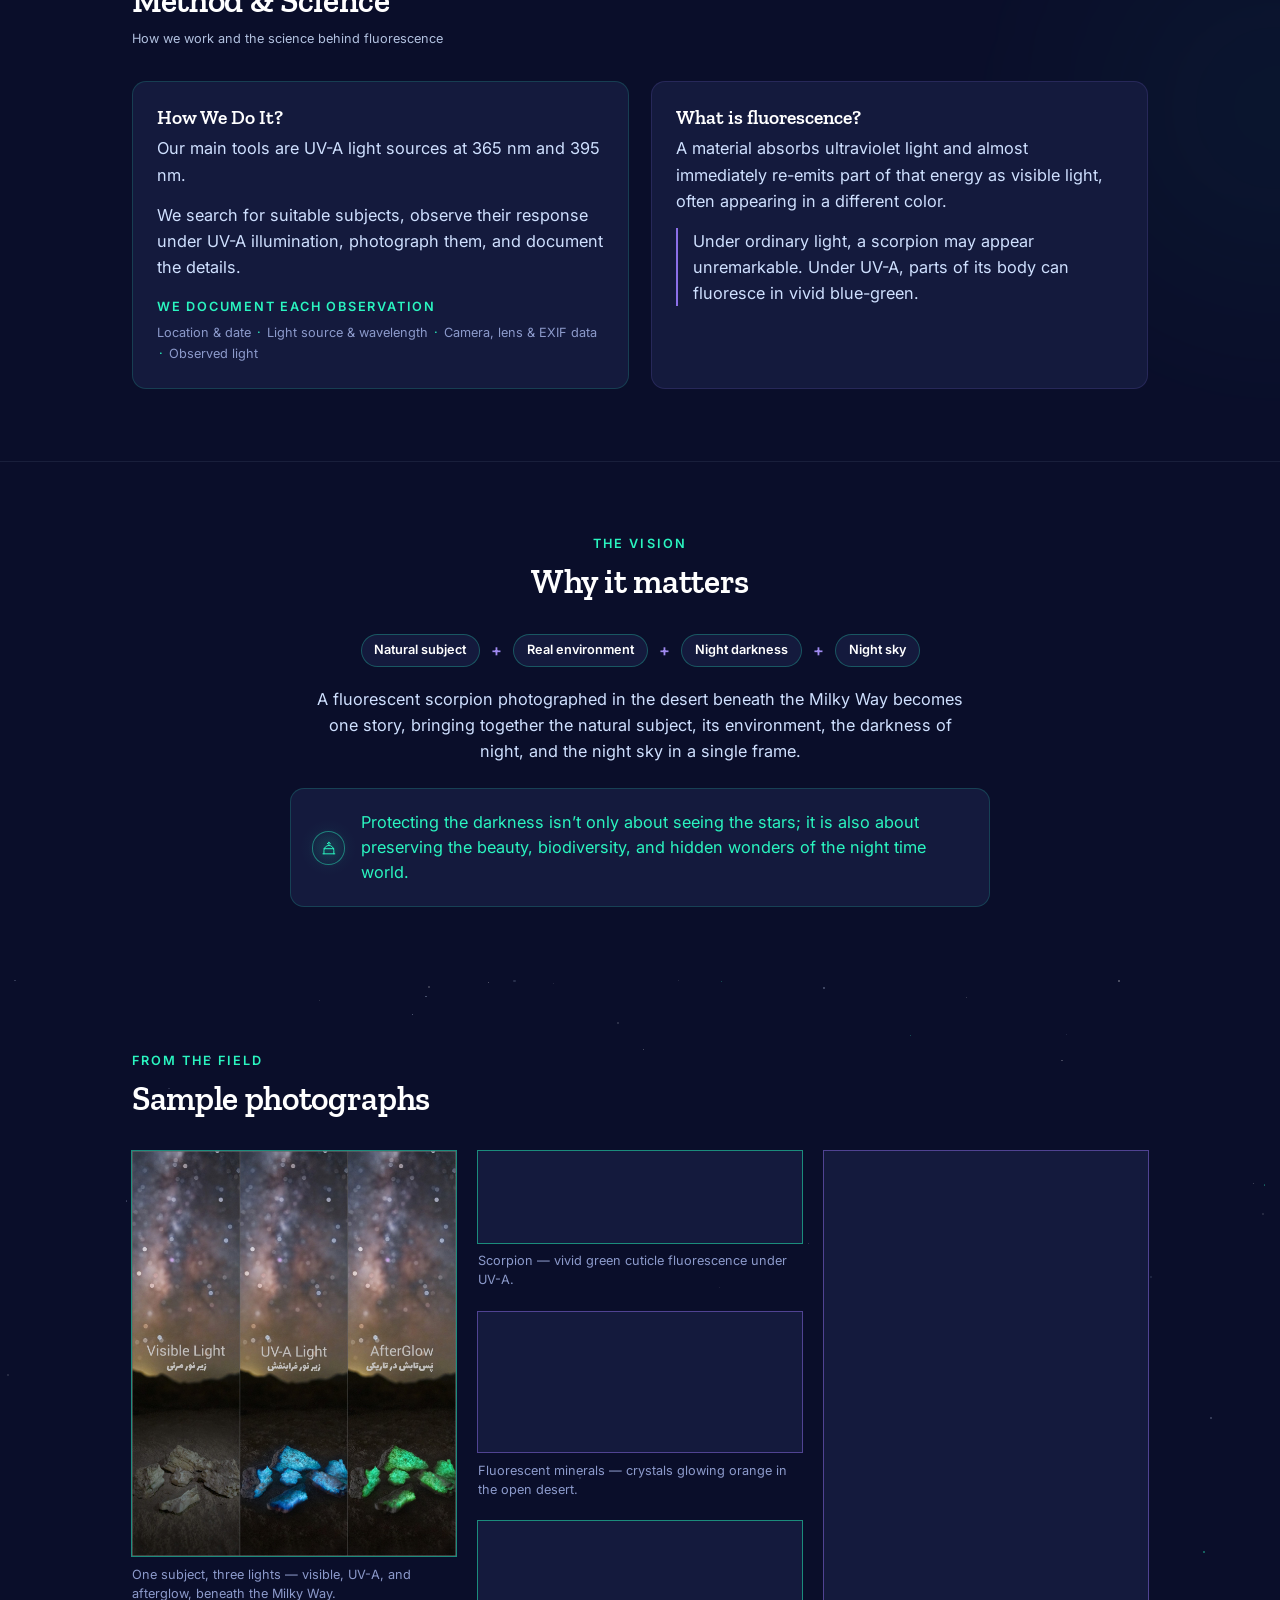
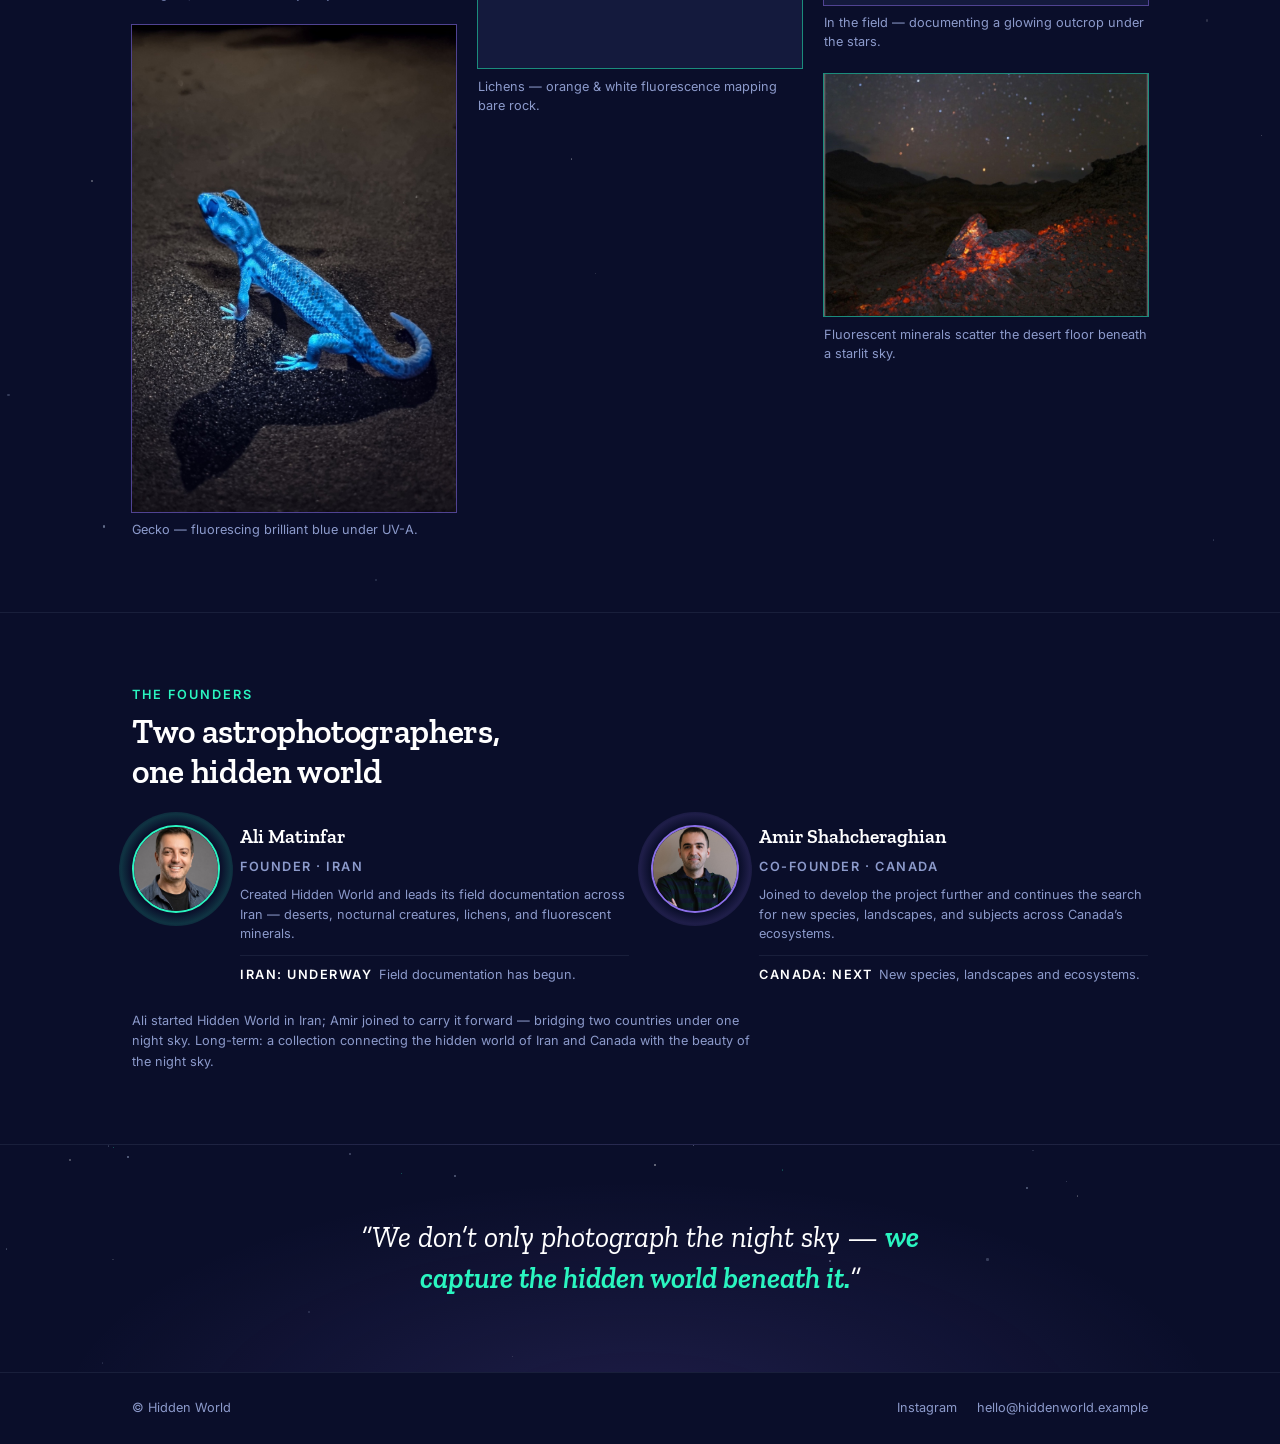
==== commit 6c2da089: "Update site copy and correct founder names Revise tagline, project, subjects, method & science, and " ====
--- a/index.html
+++ b/index.html
@@ -89,7 +89,7 @@
     <div class="container hero__inner reveal">
       <p class="eyebrow">A Collaborative Night Photography Project</p>
       <h1 class="hero__title" id="hero-title">Hidden World</h1>
-      <p class="hero__sub">Discovering and photographing the unseen life of nature at night — revealed under ultraviolet light.</p>
+      <p class="hero__sub">Exploring nature through wavelengths beyond human vision</p>
       <p class="hero__meta">365 nm / 395 nm ultraviolet · Iran + Canada</p>
     </div>
   </section>
@@ -105,13 +105,15 @@
       <div class="grid grid--2">
         <article class="card reveal">
           <span class="badge" aria-hidden="true"><svg class="icon"><use href="#i-eye"/></svg></span>
-          <h3>What it is</h3>
-          <p>A collaborative project to find, photograph, and responsibly document the hidden parts of nature at night — subjects that reveal unique characteristics under UV-A. The goal: document this unseen world artistically, with every subject kept in its natural environment.</p>
+          <h3>What It Is</h3>
+          <p>A collaborative project to find, photograph, and responsibly document hidden aspects of nature at night — natural subjects that reveal unique characteristics under UV-A light.</p>
+          <p>The goal is to document this unseen world through photography while keeping each subject in its natural environment.</p>
         </article>
         <article class="card card--violet reveal">
           <span class="badge badge--violet" aria-hidden="true"><svg class="icon"><use href="#i-bulb"/></svg></span>
-          <h3>Why the idea was formed</h3>
-          <p>It grew out of our background in astrophotography — capturing faint nebulae and hidden structures of the Milky Way the eye can’t see.</p>
+          <h3>Why the Idea Was Formed</h3>
+          <p>It grew out of our background in astrophotography, capturing faint nebulae and hidden structures of the Milky Way that the human eye cannot see.</p>
+          <p>This led us to look beyond the night sky and explore the hidden details of the natural world beneath it.</p>
         </article>
       </div>
 
@@ -135,22 +137,22 @@
         <article class="card card--tight reveal">
           <span class="badge badge--sm" aria-hidden="true"><svg class="icon"><use href="#i-scorpion"/></svg></span>
           <h3>Animals</h3>
-          <p>Nocturnal creatures: scorpions, spiders, and the wider insect family.</p>
+          <p>Exploring fluorescence across a wide range of animal life.</p>
         </article>
         <article class="card card--tight reveal">
           <span class="badge badge--sm" aria-hidden="true"><svg class="icon"><use href="#i-leaf"/></svg></span>
-          <h3>Plants &amp; lichens</h3>
-          <p>Some reveal striking fluorescent patterns and colors under UV.</p>
+          <h3>Plants &amp; Flowers</h3>
+          <p>Exploring fluorescence in plants and their diverse structures.</p>
         </article>
         <article class="card card--tight card--violet reveal">
           <span class="badge badge--sm badge--violet" aria-hidden="true"><svg class="icon"><use href="#i-mushroom"/></svg></span>
-          <h3>Fungi</h3>
-          <p>Mushrooms and other fungal forms found out in nature.</p>
+          <h3>Lichens &amp; Fungi</h3>
+          <p>Documenting fluorescence in lichens, fungi, and their natural compounds.</p>
         </article>
         <article class="card card--tight card--violet reveal">
           <span class="badge badge--sm badge--violet" aria-hidden="true"><svg class="icon"><use href="#i-gem"/></svg></span>
-          <h3>Minerals &amp; crystals</h3>
-          <p>Beautiful fluorescence or phosphorescence; abundant across Iran.</p>
+          <h3>Rocks &amp; Minerals</h3>
+          <p>Exploring natural fluorescence in minerals, rocks, and geological materials.</p>
         </article>
       </div>
 
@@ -163,21 +165,22 @@
     <div class="bloom bloom--glow section__bloom" aria-hidden="true"></div>
     <div class="container">
       <header class="section-head reveal">
-        <p class="eyebrow">Method &amp; Science</p>
-        <h2 id="method-title">How we work — and what makes it glow</h2>
+        <h2 id="method-title">Method &amp; Science</h2>
+        <p class="section-sub">How we work and the science behind fluorescence</p>
       </header>
 
       <div class="grid grid--2">
         <article class="card reveal">
-          <h3>How we do it</h3>
-          <p>Our main tool is UV-A light at 365 nm and 395 nm. We search, observe each subject’s reaction, photograph it, and record the details.</p>
-          <p class="label">We log for each discovery</p>
-          <p class="meta-list">Location &amp; date <span aria-hidden="true">·</span> Light source &amp; wavelength <span aria-hidden="true">·</span> Camera, lens &amp; EXIF <span aria-hidden="true">·</span> Type of light response</p>
+          <h3>How We Do It?</h3>
+          <p>Our main tools are UV-A light sources at 365 nm and 395 nm.</p>
+          <p>We search for suitable subjects, observe their response under UV-A illumination, photograph them, and document the details.</p>
+          <p class="label">We document each observation</p>
+          <p class="meta-list">Location &amp; date <span aria-hidden="true">·</span> Light source &amp; wavelength <span aria-hidden="true">·</span> Camera, lens &amp; EXIF data <span aria-hidden="true">·</span> Observed light</p>
         </article>
         <article class="card card--violet reveal">
           <h3>What is fluorescence?</h3>
-          <p>A material absorbs ultraviolet energy and almost instantly re-emits it as visible light — usually in a different color.</p>
-          <p class="note">In the dark, a scorpion looks ordinary. Under UV-A, its body glows a beautiful blue-green.</p>
+          <p>A material absorbs ultraviolet light and almost immediately re-emits part of that energy as visible light, often appearing in a different color.</p>
+          <p class="note">Under ordinary light, a scorpion may appear unremarkable. Under UV-A, parts of its body can fluoresce in vivid blue-green.</p>
         </article>
       </div>
     </div>
@@ -201,11 +204,11 @@
         <li class="chip">Night sky</li>
       </ul>
 
-      <p class="vision__line reveal">One story: a fluorescent scorpion photographed in the desert under the Milky Way — art, documentary, and science in a single frame that links Earth to the sky.</p>
+      <p class="vision__line reveal">A fluorescent scorpion photographed in the desert beneath the Milky Way becomes one story, bringing together the natural subject, its environment, the darkness of night, and the night sky in a single frame.</p>
 
       <p class="vision__darksky reveal">
         <span class="badge badge--sm" aria-hidden="true"><svg class="icon"><use href="#i-telescope"/></svg></span>
-        <span>Protecting the darkness isn’t only about seeing the stars — it means preserving the beauty, biodiversity, and hidden wonders of the nighttime world.</span>
+        <span>Protecting the darkness isn’t only about seeing the stars; it is also about preserving the beauty, biodiversity, and hidden wonders of the night time world.</span>
       </p>
     </div>
   </section>
@@ -283,10 +286,10 @@
       <div class="grid grid--2">
         <article class="founder reveal">
           <figure class="portrait">
-            <img src="assets/ali.jpg" alt="Portrait of Alimatin Far, founder of Hidden World." width="320" height="320" loading="lazy" decoding="async">
+            <img src="assets/ali.jpg" alt="Portrait of Ali Matinfar, founder of Hidden World." width="320" height="320" loading="lazy" decoding="async">
           </figure>
           <div>
-            <h3 class="founder__name">Alimatin Far</h3>
+            <h3 class="founder__name">Ali Matinfar</h3>
             <p class="tag">Founder · Iran</p>
             <p>Created Hidden World and leads its field documentation across Iran — deserts, nocturnal creatures, lichens, and fluorescent minerals.</p>
             <p class="founder__next"><span class="tag tag--plain">Iran: underway</span> Field documentation has begun.</p>
@@ -295,10 +298,10 @@
 
         <article class="founder reveal">
           <figure class="portrait portrait--violet">
-            <img src="assets/amir.jpg" alt="Portrait of Amir, co-founder of Hidden World." width="320" height="320" loading="lazy" decoding="async">
+            <img src="assets/amir.jpg" alt="Portrait of Amir Shahcheraghian, co-founder of Hidden World." width="320" height="320" loading="lazy" decoding="async">
           </figure>
           <div>
-            <h3 class="founder__name">Amir</h3>
+            <h3 class="founder__name">Amir Shahcheraghian</h3>
             <p class="tag tag--violet">Co-Founder · Canada</p>
             <p>Joined to develop the project further and continues the search for new species, landscapes, and subjects across Canada’s ecosystems.</p>
             <p class="founder__next"><span class="tag tag--plain">Canada: next</span> New species, landscapes and ecosystems.</p>
--- a/styles.css
+++ b/styles.css
@@ -178,6 +178,7 @@
 /* Shared text bits */
 .section-head{max-width:50ch;margin-bottom:clamp(1.4rem,3vw,2rem)}
 .section-head--center{margin-inline:auto;text-align:center}
+.section-sub{font-size:var(--step-1);margin:.5rem 0 0;opacity:.85}
 .tag{
   display:inline-block;font-size:var(--step-1);font-weight:600;
   text-transform:uppercase;letter-spacing:.12em;color:var(--glow);margin:0 0 .5rem;
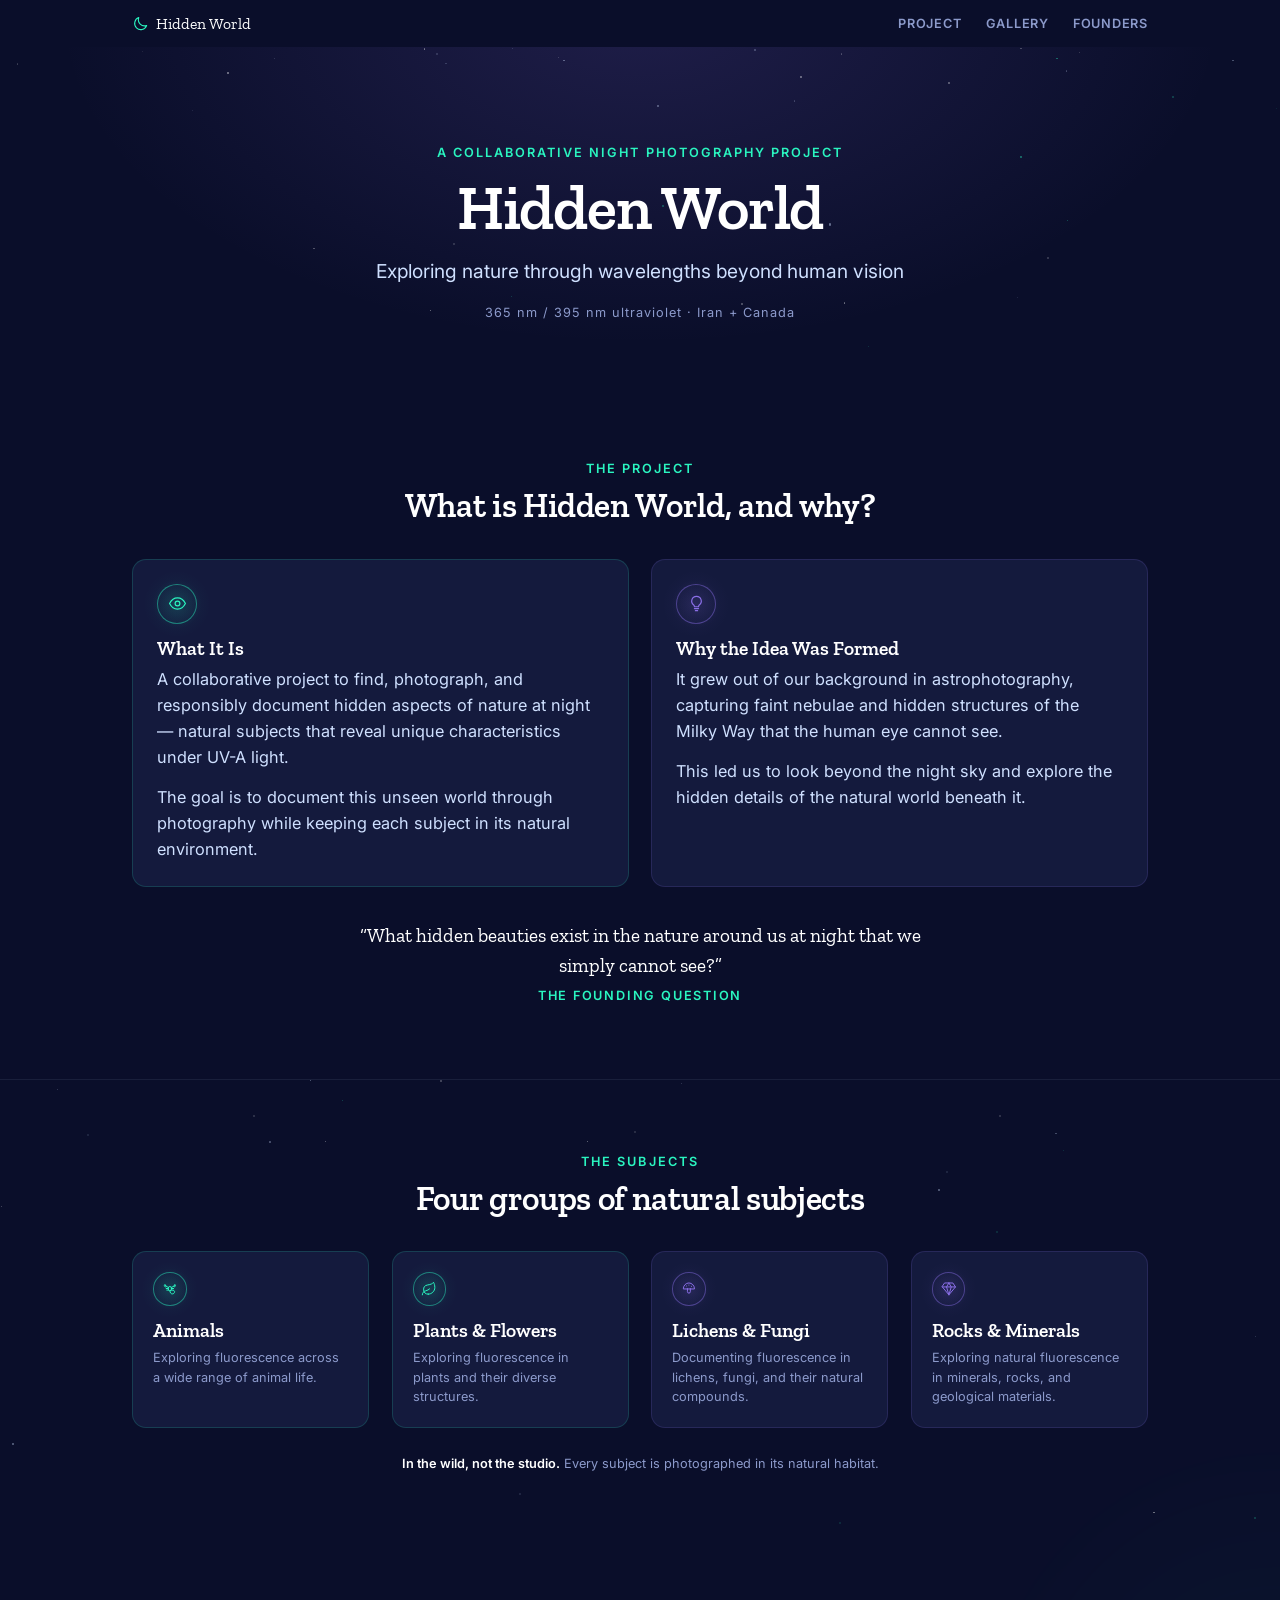
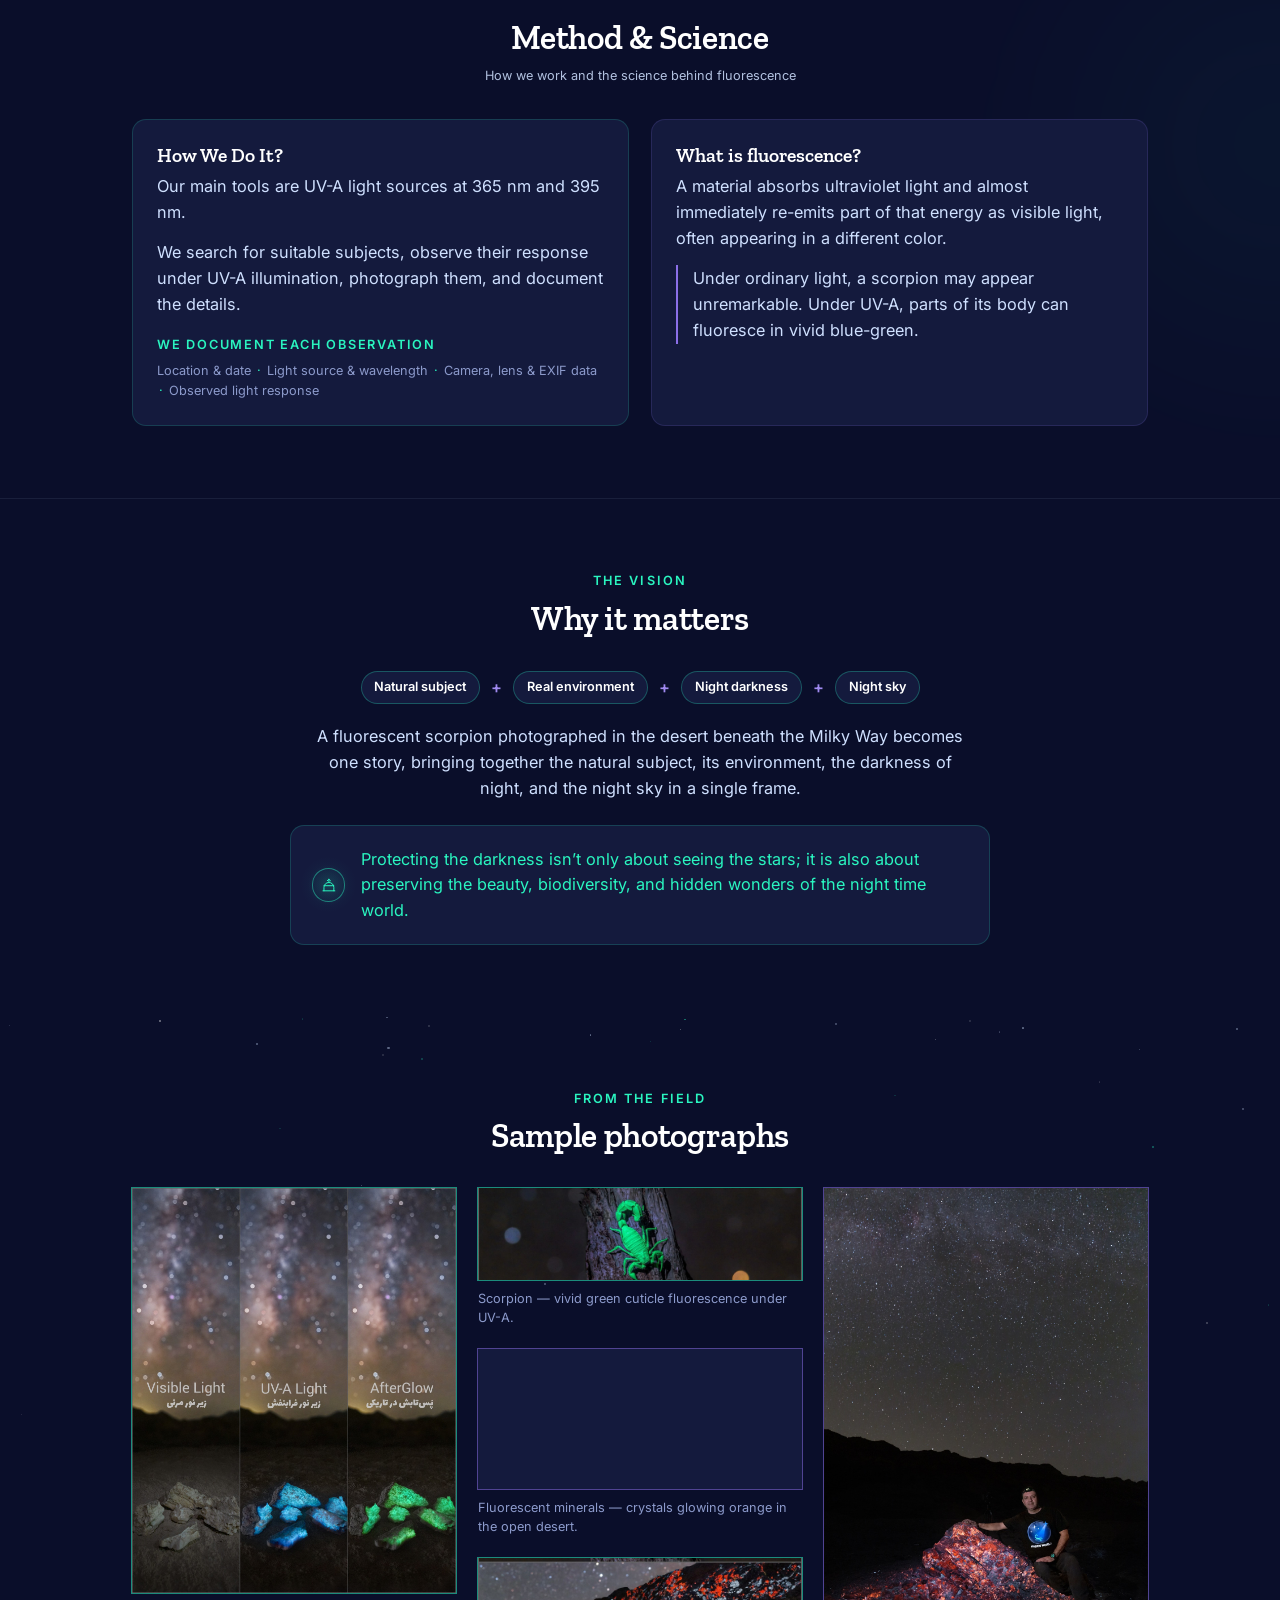
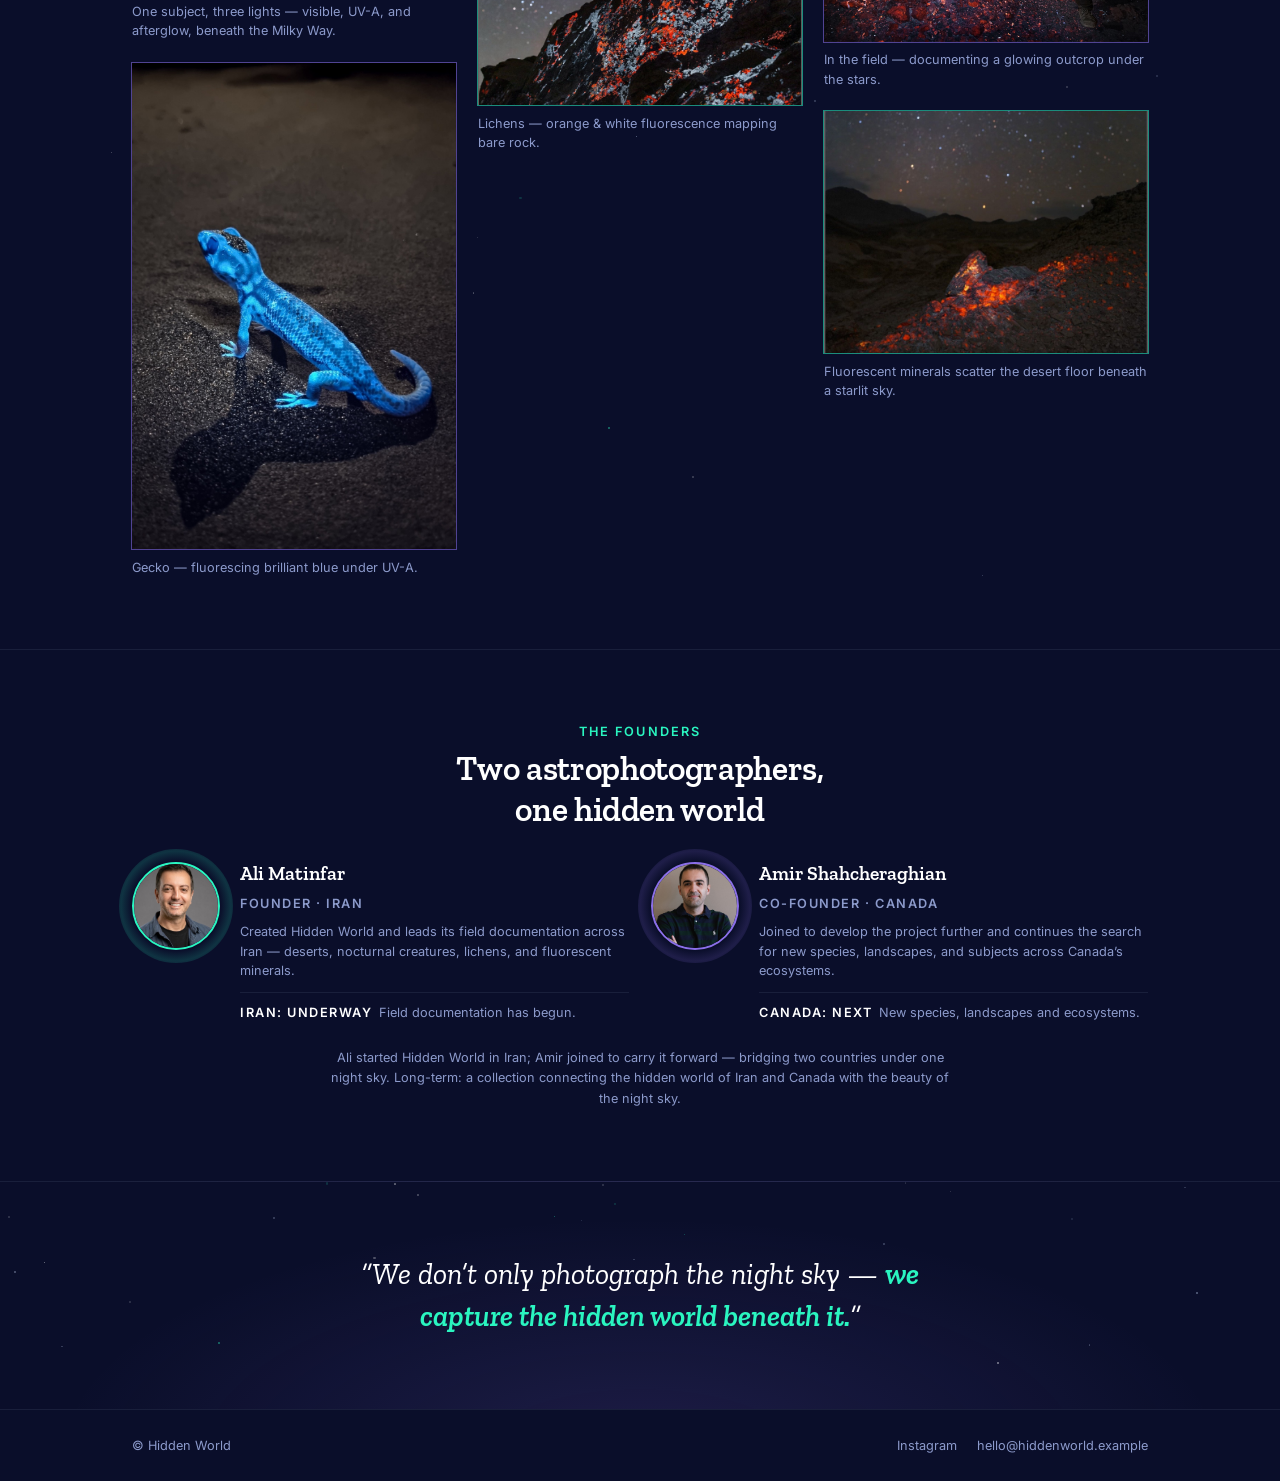
==== commit af475ce3: "Change 'Observed light' to 'Observed light response' Co-Authored-By: Claude Opus 5.5 <noreply@anthro" ====
--- a/index.html
+++ b/index.html
@@ -175,7 +175,7 @@
           <p>Our main tools are UV-A light sources at 365 nm and 395 nm.</p>
           <p>We search for suitable subjects, observe their response under UV-A illumination, photograph them, and document the details.</p>
           <p class="label">We document each observation</p>
-          <p class="meta-list">Location &amp; date <span aria-hidden="true">·</span> Light source &amp; wavelength <span aria-hidden="true">·</span> Camera, lens &amp; EXIF data <span aria-hidden="true">·</span> Observed light</p>
+          <p class="meta-list">Location &amp; date <span aria-hidden="true">·</span> Light source &amp; wavelength <span aria-hidden="true">·</span> Camera, lens &amp; EXIF data <span aria-hidden="true">·</span> Observed light response</p>
         </article>
         <article class="card card--violet reveal">
           <h3>What is fluorescence?</h3>
--- a/styles.css
+++ b/styles.css
@@ -176,8 +176,7 @@
 .card--tight p{color:var(--mute);font-size:var(--step-1);line-height:1.55}
 
 /* Shared text bits */
-.section-head{max-width:50ch;margin-bottom:clamp(1.4rem,3vw,2rem)}
-.section-head--center{margin-inline:auto;text-align:center}
+.section-head{max-width:50ch;margin-inline:auto;text-align:center;margin-bottom:clamp(1.4rem,3vw,2rem)}
 .section-sub{font-size:var(--step-1);margin:.5rem 0 0;opacity:.85}
 .tag{
   display:inline-block;font-size:var(--step-1);font-weight:600;
@@ -191,8 +190,8 @@
 .meta-list span{color:var(--glow);padding:0 .15em}
 .note{border-left:2px solid var(--violet);padding-left:.9rem;color:var(--ice);margin-top:.9rem}
 .note-line{
-  margin-top:clamp(1.1rem,2.5vw,1.6rem);color:var(--mute);
-  font-size:var(--step-1);max-width:80ch;
+  margin:clamp(1.1rem,2.5vw,1.6rem) auto 0;color:var(--mute);
+  font-size:var(--step-1);max-width:80ch;text-align:center;
 }
 .note-line strong{color:var(--white)}
 
@@ -222,8 +221,7 @@
 
 /* 2 · Project */
 .quote{
-  margin:var(--gap) 0 0;padding:.15rem 0 .15rem 1.1rem;
-  border-left:2px solid var(--glow);
+  margin:calc(var(--gap) * 1.5) auto 0;max-width:60ch;text-align:center;
 }
 .quote p{font-family:var(--font-head);font-size:var(--step1);color:var(--white);margin-bottom:.25rem}
 .quote footer{color:var(--glow);font-size:var(--step-1);text-transform:uppercase;letter-spacing:.14em;font-weight:600}
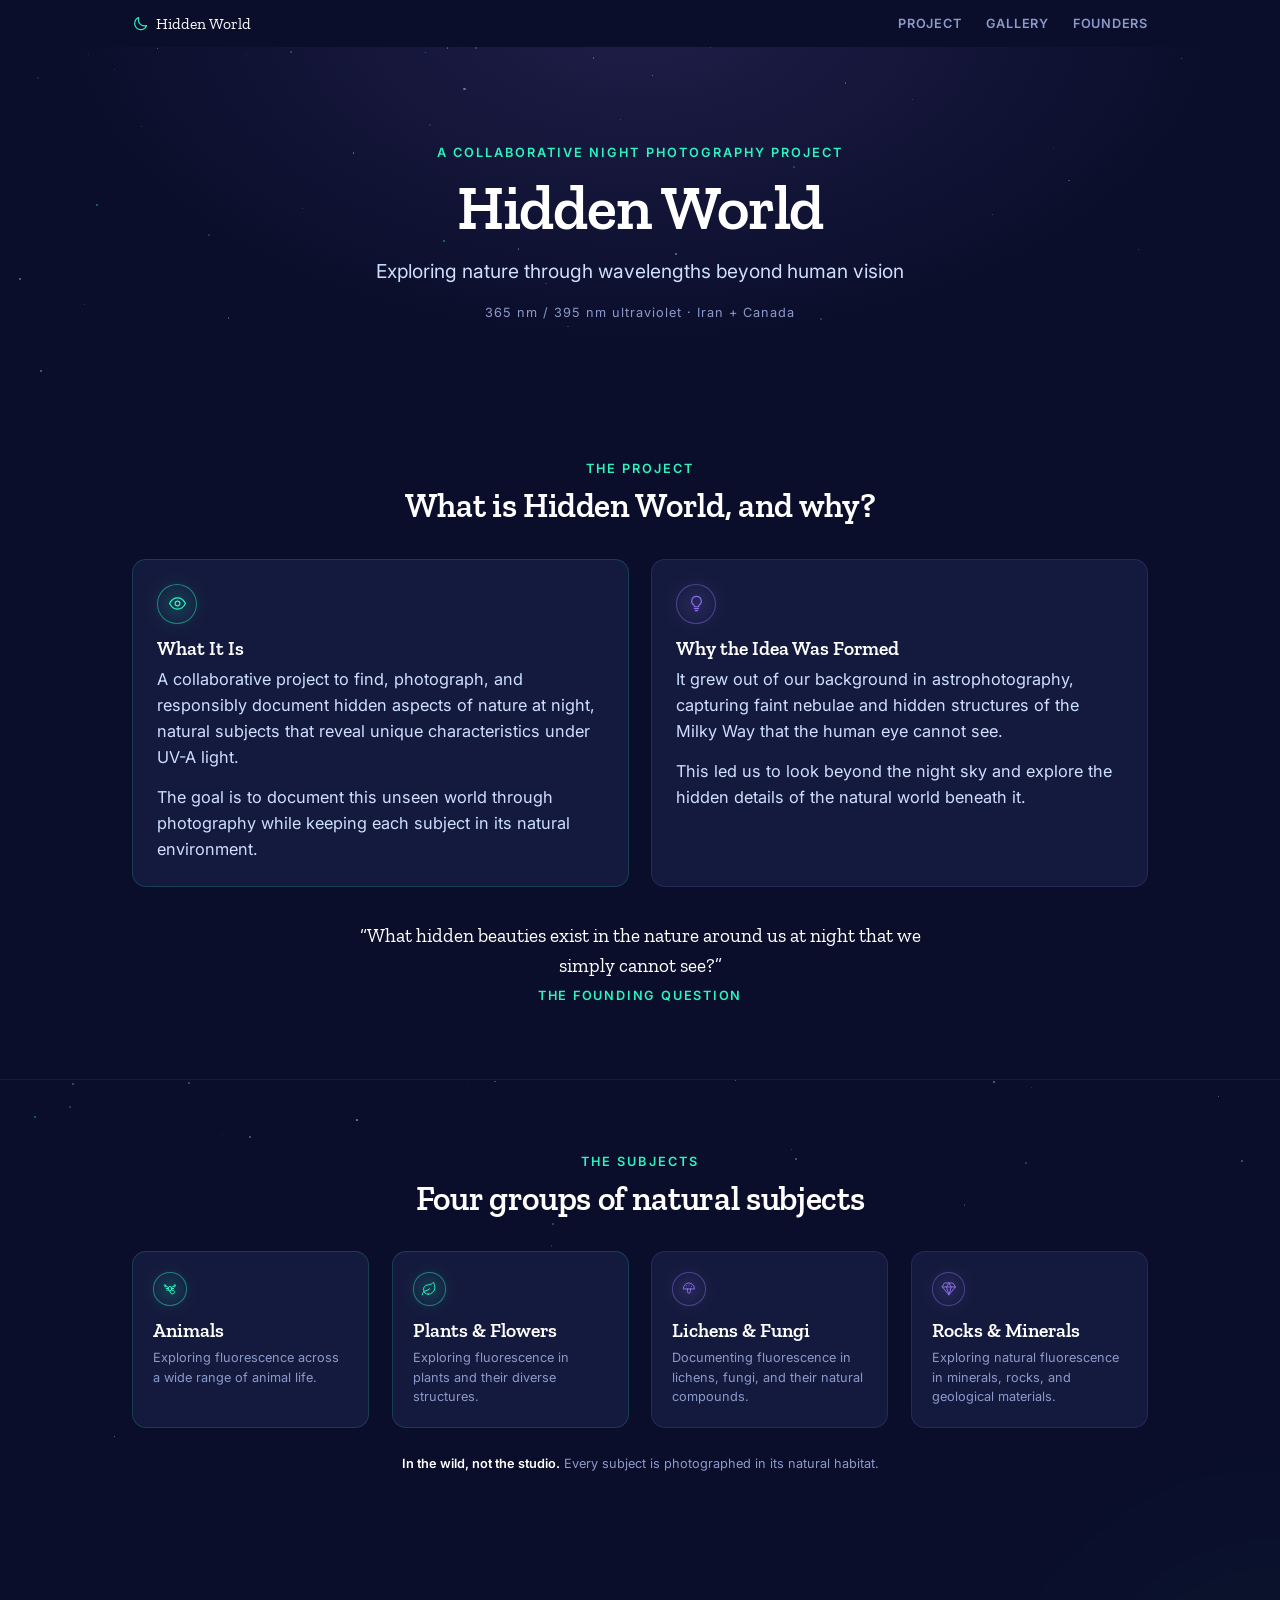
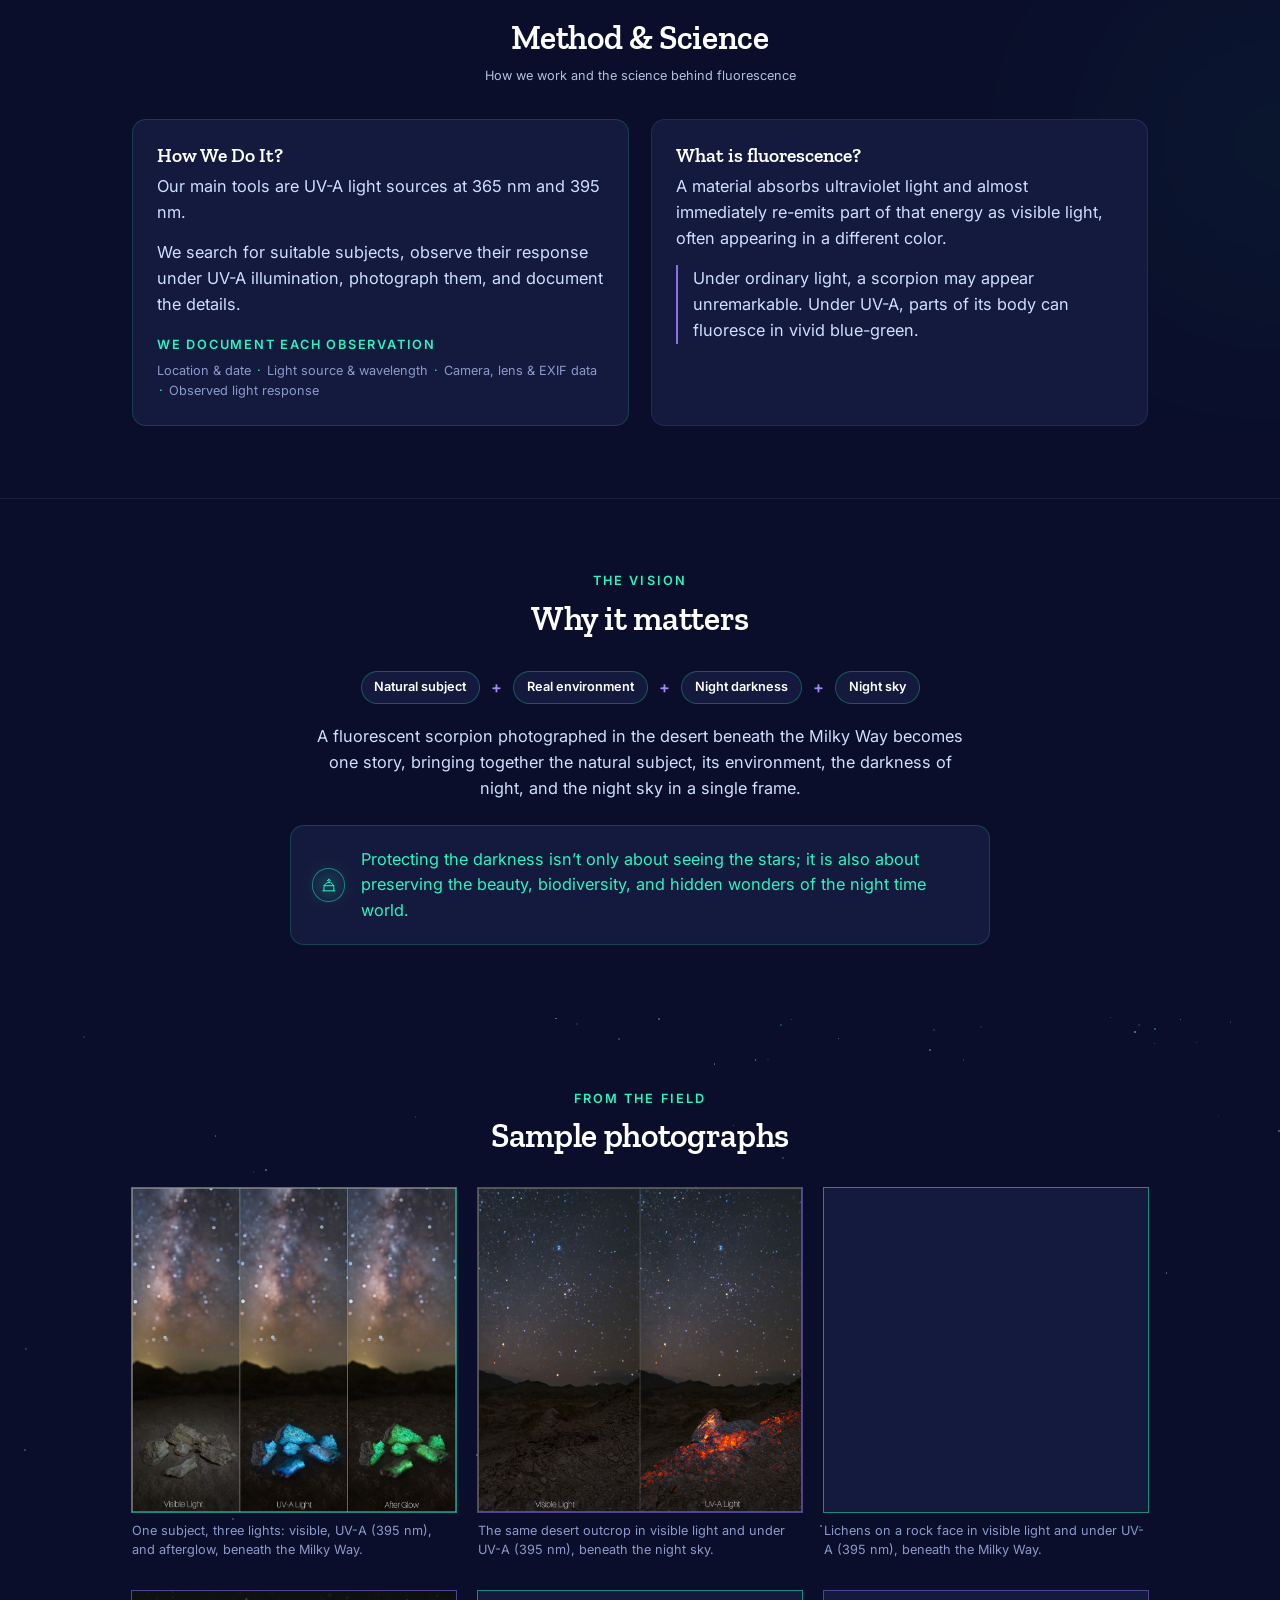
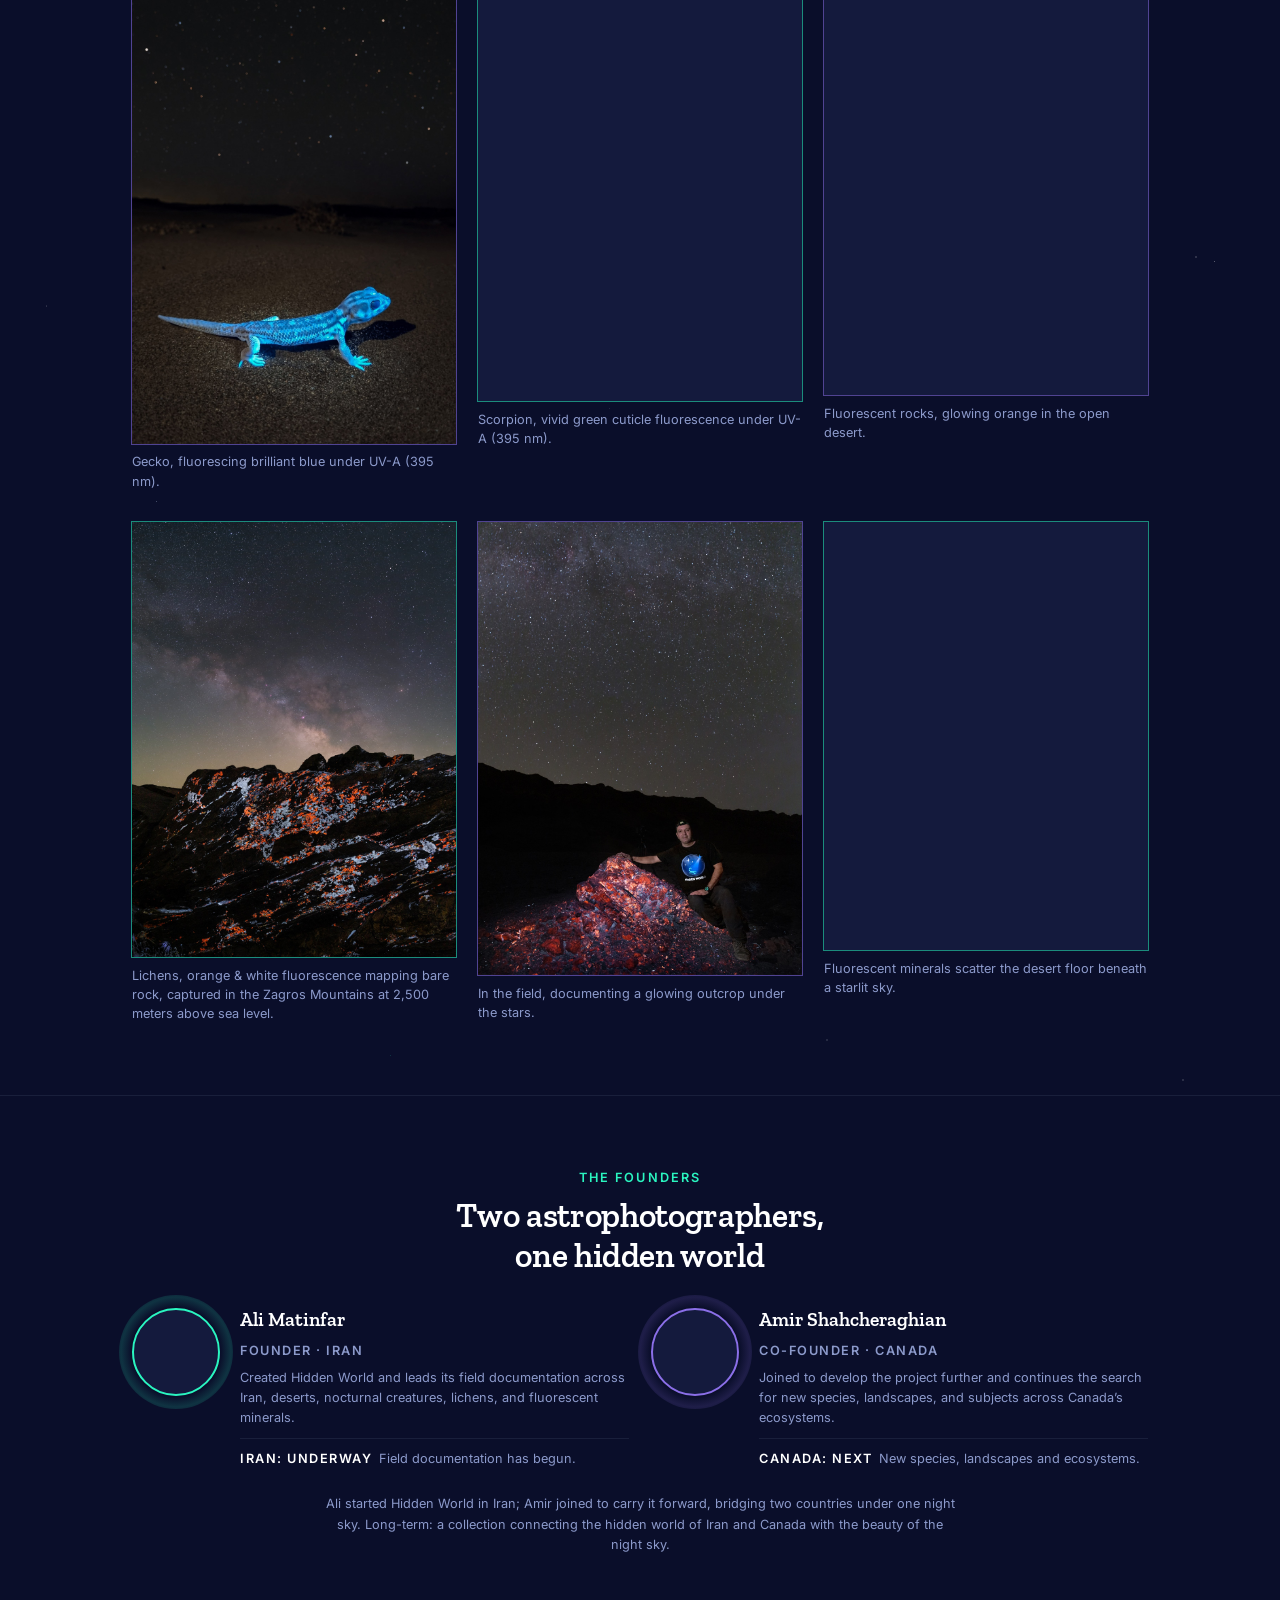
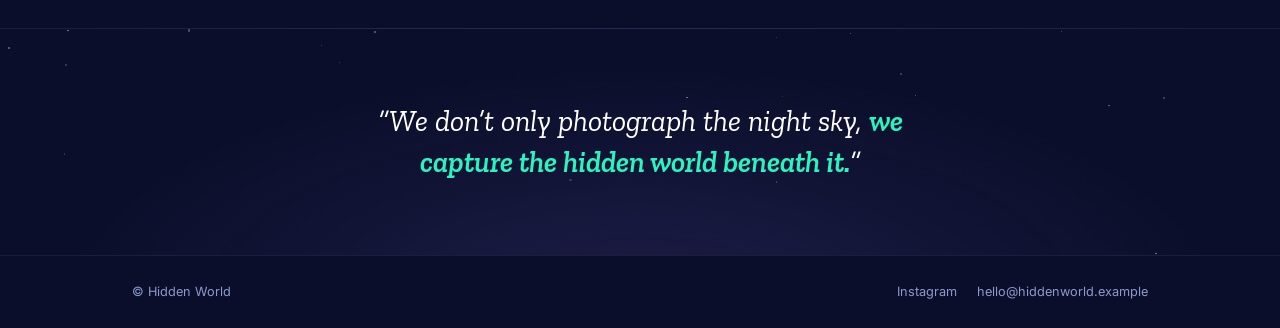
==== commit 796145e9: "Update gallery: wider images, two new photos, 3-per-row layout - Replace six gallery images with wid" ====
--- a/index.html
+++ b/index.html
@@ -3,7 +3,7 @@
 <head>
 <meta charset="utf-8">
 <meta name="viewport" content="width=device-width, initial-scale=1">
-<title>Hidden World — Night Photography Under Ultraviolet Light</title>
+<title>Hidden World, Night Photography Under Ultraviolet Light</title>
 <meta name="description" content="Hidden World is a collaborative night photography project documenting the unseen life of nature at night, revealed under ultraviolet light.">
 <meta name="theme-color" content="#0A0E2A">
 
@@ -18,7 +18,7 @@
 
 <a class="skip-link" href="#main">Skip to content</a>
 
-<!-- ICON SPRITE — inline SVG, referenced with <use href="#i-*"> -->
+<!-- ICON SPRITE, inline SVG, referenced with <use href="#i-*"> -->
 <svg class="sprite" aria-hidden="true" focusable="false" xmlns="http://www.w3.org/2000/svg">
   <symbol id="i-scorpion" viewBox="0 0 24 24">
     <ellipse cx="12" cy="11.6" rx="2.5" ry="3.4"/>
@@ -106,7 +106,7 @@
         <article class="card reveal">
           <span class="badge" aria-hidden="true"><svg class="icon"><use href="#i-eye"/></svg></span>
           <h3>What It Is</h3>
-          <p>A collaborative project to find, photograph, and responsibly document hidden aspects of nature at night — natural subjects that reveal unique characteristics under UV-A light.</p>
+          <p>A collaborative project to find, photograph, and responsibly document hidden aspects of nature at night, natural subjects that reveal unique characteristics under UV-A light.</p>
           <p>The goal is to document this unseen world through photography while keeping each subject in its natural environment.</p>
         </article>
         <article class="card card--violet reveal">
@@ -225,49 +225,63 @@
       <div class="gallery">
         <figure class="frame reveal">
           <div class="frame__media">
-            <img src="assets/triptych.jpg" alt="Triptych of the same fluorescent minerals beneath the Milky Way: dull grey rocks in visible light, glowing blue under UV-A, and glowing green in afterglow." width="1200" height="1500" loading="lazy" decoding="async">
-          </div>
-          <figcaption>One subject, three lights — visible, UV-A, and afterglow, beneath the Milky Way.</figcaption>
+            <img src="assets/triptych.jpg" alt="Triptych of the same fluorescent rocks beneath the Milky Way: dull grey in visible light, glowing blue under UV-A, and glowing green in afterglow." width="960" height="960" loading="lazy" decoding="async">
+          </div>
+          <figcaption>One subject, three lights: visible, UV-A (395 nm), and afterglow, beneath the Milky Way.</figcaption>
         </figure>
 
         <figure class="frame frame--violet reveal">
           <div class="frame__media">
-            <img src="assets/gecko.jpg" alt="A gecko on dark desert sand fluorescing brilliant blue under ultraviolet light." width="932" height="1400" loading="lazy" decoding="async">
-          </div>
-          <figcaption>Gecko — fluorescing brilliant blue under UV-A.</figcaption>
-        </figure>
-
-        <figure class="frame reveal">
-          <div class="frame__media">
-            <img src="assets/scorpion.jpg" alt="A scorpion on tree bark glowing vivid green under ultraviolet light." width="1600" height="452" loading="lazy" decoding="async">
-          </div>
-          <figcaption>Scorpion — vivid green cuticle fluorescence under UV-A.</figcaption>
+            <img src="assets/field2.jpg" alt="Side-by-side view of a desert outcrop beneath the stars: dark in visible light, glowing orange under UV-A light." width="1280" height="1280" loading="lazy" decoding="async">
+          </div>
+          <figcaption>The same desert outcrop in visible light and under UV-A (395 nm), beneath the night sky.</figcaption>
+        </figure>
+
+        <figure class="frame reveal">
+          <div class="frame__media">
+            <img src="assets/field3.jpg" alt="Side-by-side view of a lichen-covered rock face beneath the Milky Way: muted in visible light, glowing orange and white under UV-A light." width="1280" height="1280" loading="lazy" decoding="async">
+          </div>
+          <figcaption>Lichens on a rock face in visible light and under UV-A (395 nm), beneath the Milky Way.</figcaption>
         </figure>
 
         <figure class="frame frame--violet reveal">
           <div class="frame__media">
-            <img src="assets/minerals.jpg" alt="A mound of crystals glowing bright orange on the open desert floor under a starry sky." width="1600" height="692" loading="lazy" decoding="async">
-          </div>
-          <figcaption>Fluorescent minerals — crystals glowing orange in the open desert.</figcaption>
-        </figure>
-
-        <figure class="frame reveal">
-          <div class="frame__media">
-            <img src="assets/lichen.jpg" alt="Orange and white lichen fluorescing in patches across a bare rock face beneath stars." width="1600" height="727" loading="lazy" decoding="async">
-          </div>
-          <figcaption>Lichens — orange &amp; white fluorescence mapping bare rock.</figcaption>
+            <img src="assets/gecko.jpg" alt="A gecko on dark desert sand fluorescing brilliant blue under ultraviolet light." width="1829" height="2560" loading="lazy" decoding="async">
+          </div>
+          <figcaption>Gecko, fluorescing brilliant blue under UV-A (395 nm).</figcaption>
+        </figure>
+
+        <figure class="frame reveal">
+          <div class="frame__media">
+            <img src="assets/scorpion.jpg" alt="A scorpion glowing vivid green under ultraviolet light." width="1007" height="1278" loading="lazy" decoding="async">
+          </div>
+          <figcaption>Scorpion, vivid green cuticle fluorescence under UV-A (395 nm).</figcaption>
         </figure>
 
         <figure class="frame frame--violet reveal">
           <div class="frame__media">
+            <img src="assets/minerals.jpg" alt="A mound of rocks glowing bright orange on the open desert floor under a starry sky." width="2047" height="2560" loading="lazy" decoding="async">
+          </div>
+          <figcaption>Fluorescent rocks, glowing orange in the open desert.</figcaption>
+        </figure>
+
+        <figure class="frame reveal">
+          <div class="frame__media">
+            <img src="assets/lichen.jpg" alt="Orange and white lichen fluorescing in patches across a bare rock face beneath the Milky Way." width="1905" height="2560" loading="lazy" decoding="async">
+          </div>
+          <figcaption>Lichens, orange &amp; white fluorescence mapping bare rock, captured in the Zagros Mountains at 2,500 meters above sea level.</figcaption>
+        </figure>
+
+        <figure class="frame frame--violet reveal">
+          <div class="frame__media">
             <img src="assets/field-bts.jpg" alt="A photographer kneeling beside a large outcrop glowing orange under ultraviolet light, with the Milky Way overhead." width="1143" height="1600" loading="lazy" decoding="async">
           </div>
-          <figcaption>In the field — documenting a glowing outcrop under the stars.</figcaption>
-        </figure>
-
-        <figure class="frame reveal">
-          <div class="frame__media">
-            <img src="assets/field-landscape.jpg" alt="Desert floor strewn with rocks glowing orange under ultraviolet light, beneath a sky full of stars." width="1310" height="980" loading="lazy" decoding="async">
+          <figcaption>In the field, documenting a glowing outcrop under the stars.</figcaption>
+        </figure>
+
+        <figure class="frame reveal">
+          <div class="frame__media">
+            <img src="assets/field-landscape.jpg" alt="Desert floor strewn with rocks glowing orange under ultraviolet light, beneath a sky full of stars." width="1935" height="2560" loading="lazy" decoding="async">
           </div>
           <figcaption>Fluorescent minerals scatter the desert floor beneath a starlit sky.</figcaption>
         </figure>
@@ -291,7 +305,7 @@
           <div>
             <h3 class="founder__name">Ali Matinfar</h3>
             <p class="tag">Founder · Iran</p>
-            <p>Created Hidden World and leads its field documentation across Iran — deserts, nocturnal creatures, lichens, and fluorescent minerals.</p>
+            <p>Created Hidden World and leads its field documentation across Iran, deserts, nocturnal creatures, lichens, and fluorescent minerals.</p>
             <p class="founder__next"><span class="tag tag--plain">Iran: underway</span> Field documentation has begun.</p>
           </div>
         </article>
@@ -309,7 +323,7 @@
         </article>
       </div>
 
-      <p class="note-line reveal">Ali started Hidden World in Iran; Amir joined to carry it forward — bridging two countries under one night sky. Long-term: a collection connecting the hidden world of Iran and Canada with the beauty of the night sky.</p>
+      <p class="note-line reveal">Ali started Hidden World in Iran; Amir joined to carry it forward, bridging two countries under one night sky. Long-term: a collection connecting the hidden world of Iran and Canada with the beauty of the night sky.</p>
     </div>
   </section>
 
@@ -317,7 +331,7 @@
   <section class="closing" aria-label="Project statement">
     <div class="stars" data-stars data-density=".8" aria-hidden="true"></div>
     <div class="container reveal">
-      <p class="closing__text">“We don’t only photograph the night sky — <strong>we capture the hidden world beneath it.</strong>”</p>
+      <p class="closing__text">“We don’t only photograph the night sky, <strong>we capture the hidden world beneath it.</strong>”</p>
     </div>
   </section>
 
--- a/styles.css
+++ b/styles.css
@@ -1,8 +1,8 @@
 /* ============================================================================
-   HIDDEN WORLD — night + UV fluorescence theme
+   HIDDEN WORLD , night + UV fluorescence theme
    1. Tokens   2. Base   3. Layout   4. Components   5. Sections   6. Motion
    Restraint rules: solid navy everywhere, one accent per block, glow used as
-   a hairline or a faint halo — never as a surface.
+   a hairline or a faint halo , never as a surface.
    ========================================================================== */
 
 /* ---------------------------------------------------------------- 1. TOKENS */
@@ -10,7 +10,7 @@
   --navy:#0A0E2A;
   --navy2:#141A3D;
   --card:#1B2350;
-  --glow:#2AF5C0;        /* fluorescent cyan-green — primary accent */
+  --glow:#2AF5C0;        /* fluorescent cyan-green , primary accent */
   --violet:#8B6FE8;      /* UV accent */
   --violet-text:#A08AF0; /* same hue, lifted for AA contrast on text */
   --ice:#CFE0FF;
@@ -21,7 +21,7 @@
   --font-head:"Century Schoolbook","Zilla Slab",Georgia,serif;
   --font-body:"Calibri","Inter",system-ui,-apple-system,sans-serif;
 
-  /* Fluid scale — deliberately tighter than the deck */
+  /* Fluid scale , deliberately tighter than the deck */
   --step-1:clamp(.72rem,.7rem + .12vw,.8rem);
   --step0:clamp(.95rem,.93rem + .12vw,1.02rem);
   --step1:clamp(1.05rem,1rem + .3vw,1.2rem);
@@ -92,13 +92,13 @@
 
 /* ------------------------------------------------------------ 4. COMPONENTS */
 
-/* Star field — dots injected by script.js, static and sparse */
+/* Star field , dots injected by script.js, static and sparse */
 .stars{position:absolute;inset:0;z-index:0;pointer-events:none;overflow:hidden}
 .star{position:absolute;border-radius:50%;background:var(--ice)}
 .star--glow{background:var(--glow)}
 .star--white{background:var(--white)}
 
-/* Glow blooms — ambient only, kept faint */
+/* Glow blooms , ambient only, kept faint */
 .bloom{
   position:absolute;z-index:0;pointer-events:none;
   width:min(70vw,620px);aspect-ratio:1;border-radius:50%;
@@ -107,7 +107,7 @@
 .bloom--glow{background:radial-gradient(circle,rgba(42,245,192,.1),rgba(42,245,192,0) 70%)}
 .section__bloom{top:-20%;right:-24%}
 
-/* Glowing icon badge — disc, two faint halos, 1px accent ring */
+/* Glowing icon badge , disc, two faint halos, 1px accent ring */
 .badge{
   --accent:var(--glow);--accent-rgb:42,245,192;
   position:relative;display:inline-grid;place-items:center;flex:none;
@@ -123,7 +123,7 @@
 .badge--sm{width:2.1rem;height:2.1rem}
 .badge--violet{--accent:var(--violet);--accent-rgb:139,111,232}
 
-/* Glowing circular portrait — 2.5px accent ring + one soft halo ring */
+/* Glowing circular portrait , 2.5px accent ring + one soft halo ring */
 .portrait{
   --accent:var(--glow);--accent-rgb:42,245,192;
   position:relative;margin:0;flex:none;
@@ -138,7 +138,7 @@
 .portrait img{position:relative;z-index:1;width:100%;height:100%;border-radius:50%;object-fit:cover}
 .portrait--violet{--accent:var(--violet);--accent-rgb:139,111,232}
 
-/* Framed photo — 1.25px accent outline, straight corners */
+/* Framed photo , 1.25px accent outline, straight corners */
 .frame{--accent-rgb:42,245,192;margin:0}
 .frame--violet{--accent-rgb:139,111,232}
 .frame__media{
@@ -159,7 +159,7 @@
   text-transform:uppercase;letter-spacing:.16em;margin:0 0 .45rem;
 }
 
-/* Cards — flat fill, hairline accent border */
+/* Cards , flat fill, hairline accent border */
 .card{
   --accent-rgb:42,245,192;
   background:var(--navy2);
@@ -207,7 +207,7 @@
 .nav__links a{color:var(--mute);text-transform:uppercase;font-weight:600}
 .nav__links a:hover{color:var(--glow)}
 
-/* 1 · Hero — compact title block, not a full screen */
+/* 1 · Hero , compact title block, not a full screen */
 .hero{
   position:relative;isolation:isolate;
   padding-block:clamp(3.5rem,11vw,6rem) clamp(2.5rem,7vw,4rem);
@@ -244,13 +244,12 @@
   color:var(--glow);line-height:1.55;
 }
 
-/* 6 · Gallery — masonry columns, so nothing is cropped */
-.gallery{columns:1;column-gap:var(--gap)}
-.gallery .frame{break-inside:avoid;margin-bottom:var(--gap)}
-@media (min-width:640px){.gallery{columns:2}}
-@media (min-width:980px){.gallery{columns:3}}
-
-/* 7 · Founders — compact media rows */
+/* 6 · Gallery, 3 per row; images keep their full shape (never cropped) */
+.gallery{display:grid;grid-template-columns:1fr;gap:calc(var(--gap) * 1.4) var(--gap);align-items:start}
+@media (min-width:640px){.gallery{grid-template-columns:repeat(2,1fr)}}
+@media (min-width:980px){.gallery{grid-template-columns:repeat(3,1fr)}}
+
+/* 7 · Founders , compact media rows */
 .founder{display:flex;gap:clamp(.9rem,2.5vw,1.25rem);align-items:flex-start}
 .founder__name{margin-bottom:.25rem}
 .founder p{color:var(--mute);font-size:var(--step-1);line-height:1.55}
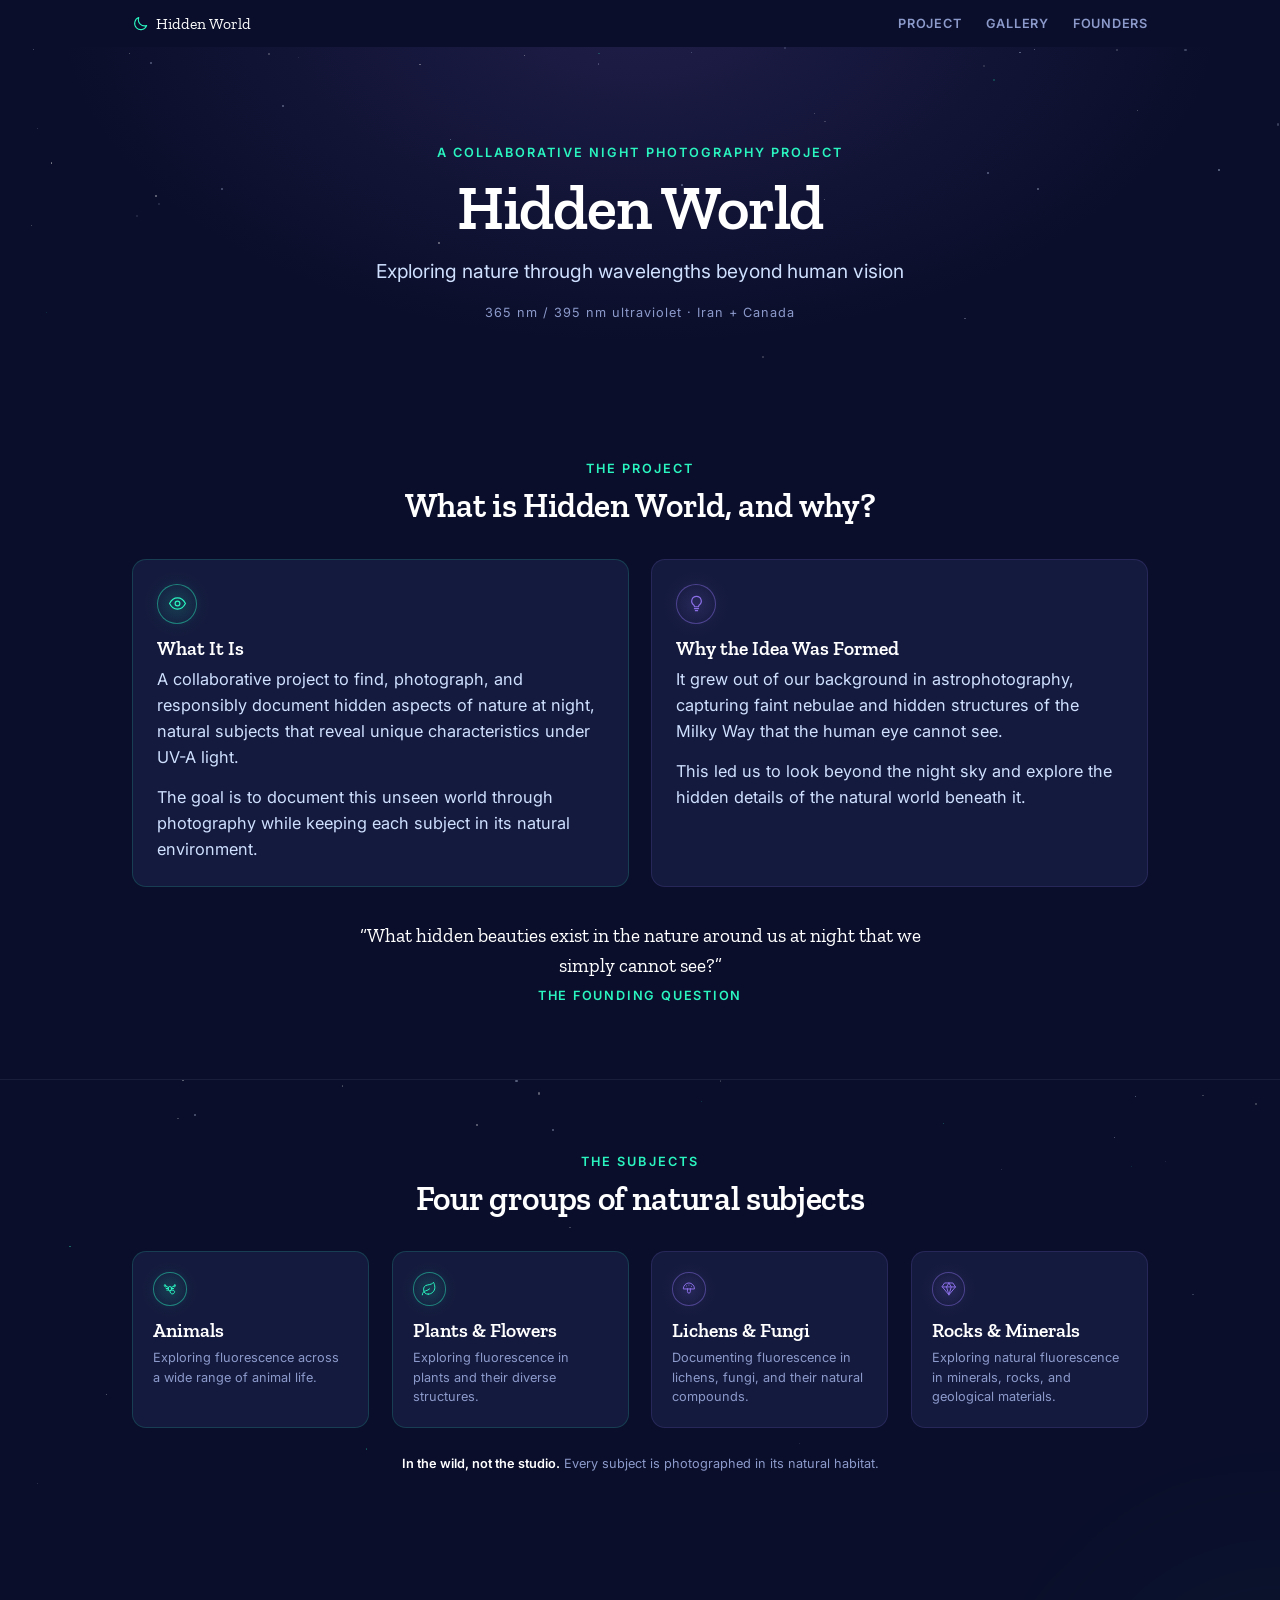
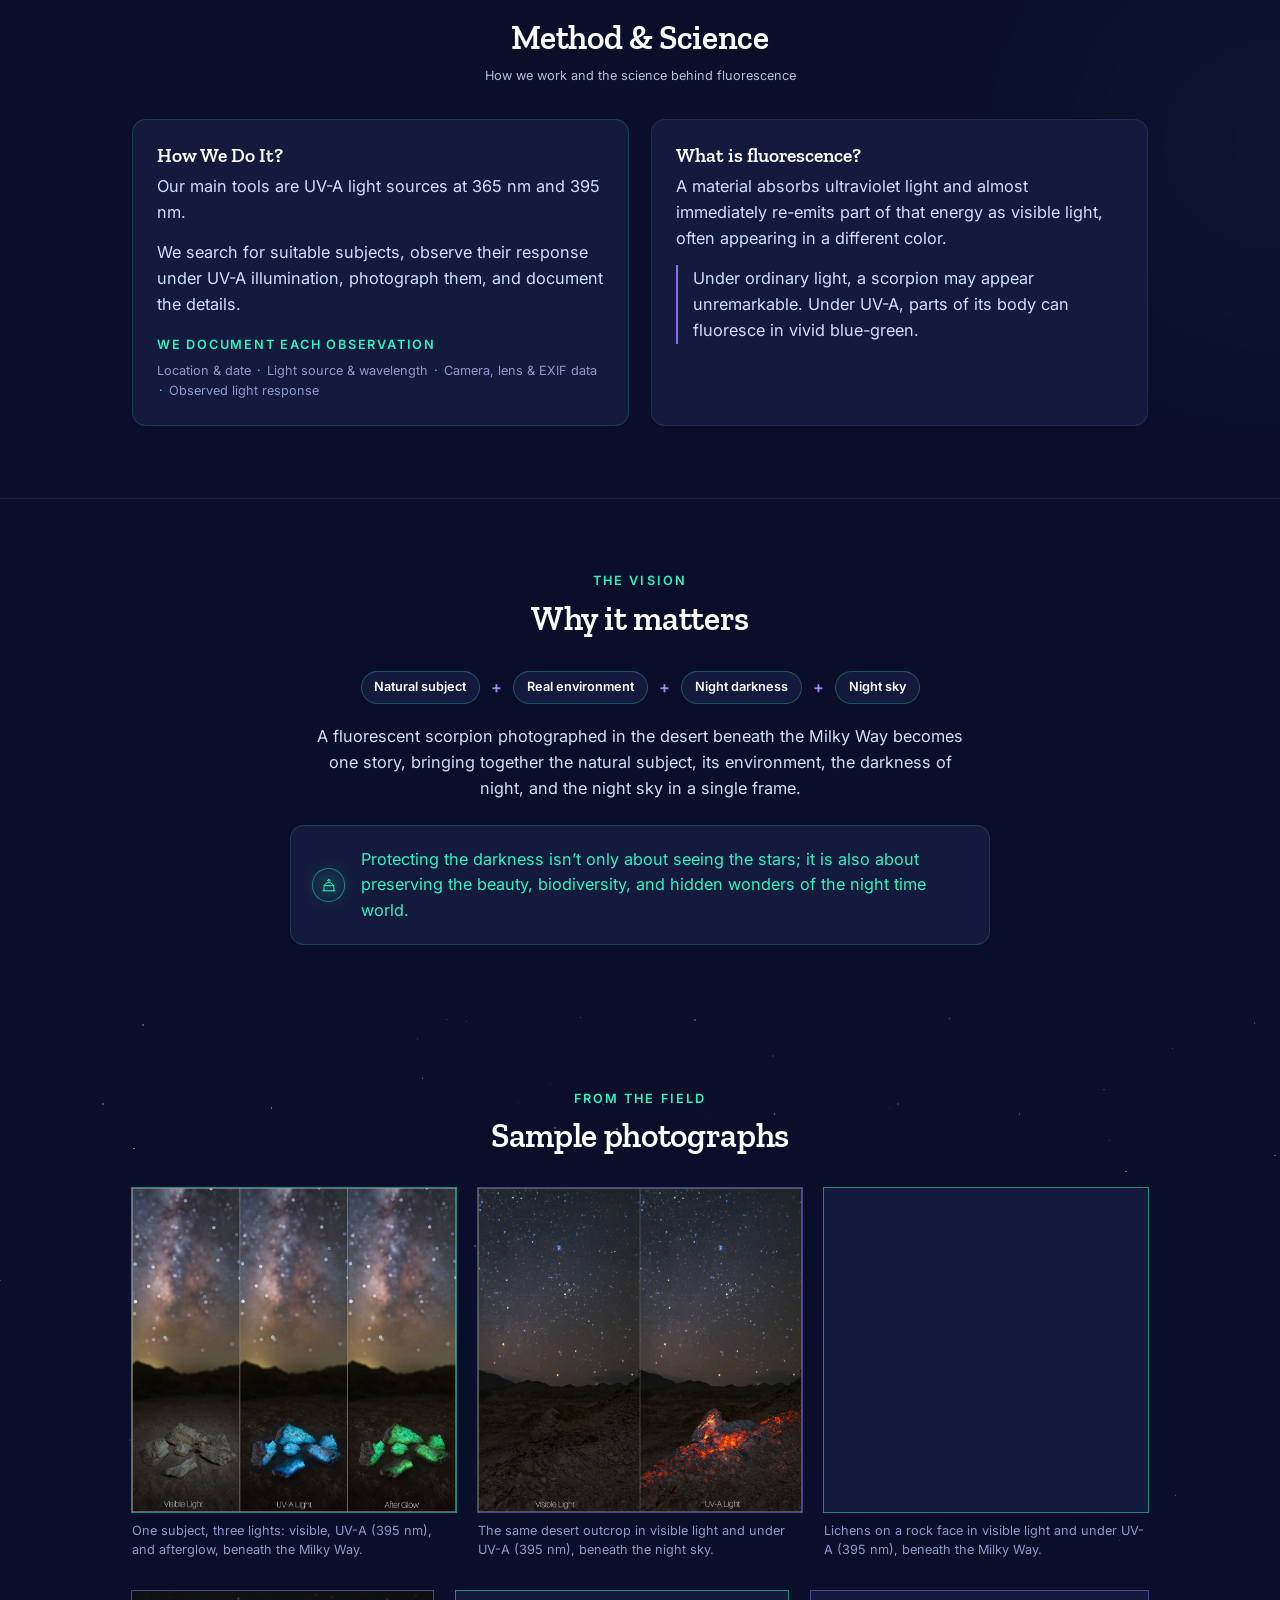
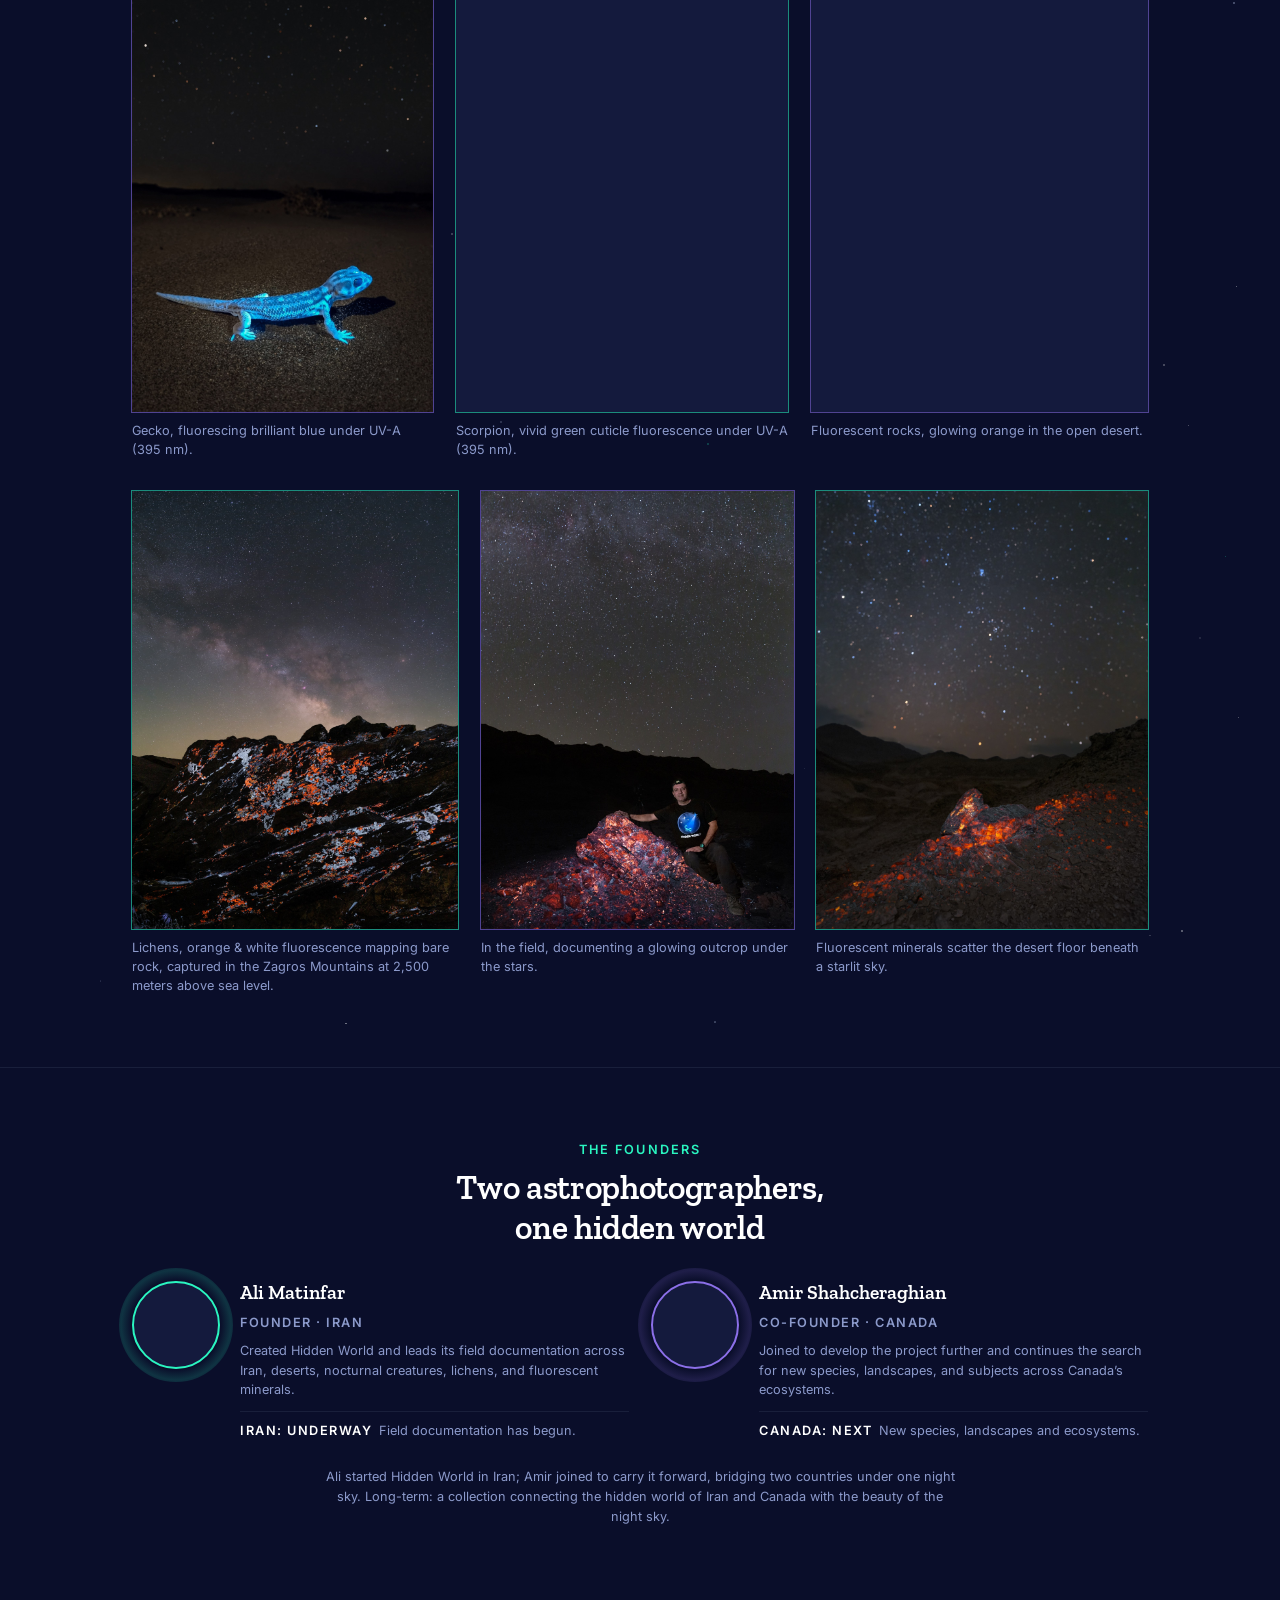
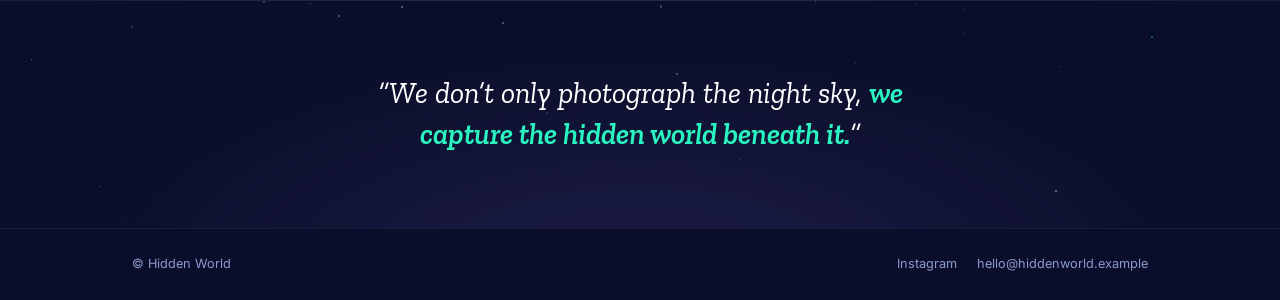
==== commit 74a8d3fc: "Align gallery photos top and bottom in each row Co-Authored-By: Claude Opus 5.5 <noreply@anthropic.c" ====
--- a/index.html
+++ b/index.html
@@ -223,68 +223,66 @@
       </header>
 
       <div class="gallery">
-        <figure class="frame reveal">
-          <div class="frame__media">
-            <img src="assets/triptych.jpg" alt="Triptych of the same fluorescent rocks beneath the Milky Way: dull grey in visible light, glowing blue under UV-A, and glowing green in afterglow." width="960" height="960" loading="lazy" decoding="async">
-          </div>
-          <figcaption>One subject, three lights: visible, UV-A (395 nm), and afterglow, beneath the Milky Way.</figcaption>
-        </figure>
-
-        <figure class="frame frame--violet reveal">
-          <div class="frame__media">
-            <img src="assets/field2.jpg" alt="Side-by-side view of a desert outcrop beneath the stars: dark in visible light, glowing orange under UV-A light." width="1280" height="1280" loading="lazy" decoding="async">
-          </div>
-          <figcaption>The same desert outcrop in visible light and under UV-A (395 nm), beneath the night sky.</figcaption>
-        </figure>
-
-        <figure class="frame reveal">
-          <div class="frame__media">
-            <img src="assets/field3.jpg" alt="Side-by-side view of a lichen-covered rock face beneath the Milky Way: muted in visible light, glowing orange and white under UV-A light." width="1280" height="1280" loading="lazy" decoding="async">
-          </div>
-          <figcaption>Lichens on a rock face in visible light and under UV-A (395 nm), beneath the Milky Way.</figcaption>
-        </figure>
-
-        <figure class="frame frame--violet reveal">
-          <div class="frame__media">
-            <img src="assets/gecko.jpg" alt="A gecko on dark desert sand fluorescing brilliant blue under ultraviolet light." width="1829" height="2560" loading="lazy" decoding="async">
-          </div>
-          <figcaption>Gecko, fluorescing brilliant blue under UV-A (395 nm).</figcaption>
-        </figure>
-
-        <figure class="frame reveal">
-          <div class="frame__media">
-            <img src="assets/scorpion.jpg" alt="A scorpion glowing vivid green under ultraviolet light." width="1007" height="1278" loading="lazy" decoding="async">
-          </div>
-          <figcaption>Scorpion, vivid green cuticle fluorescence under UV-A (395 nm).</figcaption>
-        </figure>
-
-        <figure class="frame frame--violet reveal">
-          <div class="frame__media">
-            <img src="assets/minerals.jpg" alt="A mound of rocks glowing bright orange on the open desert floor under a starry sky." width="2047" height="2560" loading="lazy" decoding="async">
-          </div>
-          <figcaption>Fluorescent rocks, glowing orange in the open desert.</figcaption>
-        </figure>
-
-        <figure class="frame reveal">
-          <div class="frame__media">
-            <img src="assets/lichen.jpg" alt="Orange and white lichen fluorescing in patches across a bare rock face beneath the Milky Way." width="1905" height="2560" loading="lazy" decoding="async">
-          </div>
-          <figcaption>Lichens, orange &amp; white fluorescence mapping bare rock, captured in the Zagros Mountains at 2,500 meters above sea level.</figcaption>
-        </figure>
-
-        <figure class="frame frame--violet reveal">
-          <div class="frame__media">
-            <img src="assets/field-bts.jpg" alt="A photographer kneeling beside a large outcrop glowing orange under ultraviolet light, with the Milky Way overhead." width="1143" height="1600" loading="lazy" decoding="async">
-          </div>
-          <figcaption>In the field, documenting a glowing outcrop under the stars.</figcaption>
-        </figure>
-
-        <figure class="frame reveal">
-          <div class="frame__media">
-            <img src="assets/field-landscape.jpg" alt="Desert floor strewn with rocks glowing orange under ultraviolet light, beneath a sky full of stars." width="1935" height="2560" loading="lazy" decoding="async">
-          </div>
-          <figcaption>Fluorescent minerals scatter the desert floor beneath a starlit sky.</figcaption>
-        </figure>
+        <div class="gallery__row">
+          <figure class="frame reveal" style="--ar:1.0000">
+            <div class="frame__media">
+              <img src="assets/triptych.jpg" alt="Triptych of the same fluorescent rocks beneath the Milky Way: dull grey in visible light, glowing blue under UV-A, and glowing green in afterglow." width="960" height="960" loading="lazy" decoding="async">
+            </div>
+            <figcaption>One subject, three lights: visible, UV-A (395 nm), and afterglow, beneath the Milky Way.</figcaption>
+          </figure>
+          <figure class="frame frame--violet reveal" style="--ar:1.0000">
+            <div class="frame__media">
+              <img src="assets/field2.jpg" alt="Side-by-side view of a desert outcrop beneath the stars: dark in visible light, glowing orange under UV-A light." width="1280" height="1280" loading="lazy" decoding="async">
+            </div>
+            <figcaption>The same desert outcrop in visible light and under UV-A (395 nm), beneath the night sky.</figcaption>
+          </figure>
+          <figure class="frame reveal" style="--ar:1.0000">
+            <div class="frame__media">
+              <img src="assets/field3.jpg" alt="Side-by-side view of a lichen-covered rock face beneath the Milky Way: muted in visible light, glowing orange and white under UV-A light." width="1280" height="1280" loading="lazy" decoding="async">
+            </div>
+            <figcaption>Lichens on a rock face in visible light and under UV-A (395 nm), beneath the Milky Way.</figcaption>
+          </figure>
+        </div>
+        <div class="gallery__row">
+          <figure class="frame frame--violet reveal" style="--ar:0.7145">
+            <div class="frame__media">
+              <img src="assets/gecko.jpg" alt="A gecko on dark desert sand fluorescing brilliant blue under ultraviolet light." width="1829" height="2560" loading="lazy" decoding="async">
+            </div>
+            <figcaption>Gecko, fluorescing brilliant blue under UV-A (395 nm).</figcaption>
+          </figure>
+          <figure class="frame reveal" style="--ar:0.7879">
+            <div class="frame__media">
+              <img src="assets/scorpion.jpg" alt="A scorpion glowing vivid green under ultraviolet light." width="1007" height="1278" loading="lazy" decoding="async">
+            </div>
+            <figcaption>Scorpion, vivid green cuticle fluorescence under UV-A (395 nm).</figcaption>
+          </figure>
+          <figure class="frame frame--violet reveal" style="--ar:0.7996">
+            <div class="frame__media">
+              <img src="assets/minerals.jpg" alt="A mound of rocks glowing bright orange on the open desert floor under a starry sky." width="2047" height="2560" loading="lazy" decoding="async">
+            </div>
+            <figcaption>Fluorescent rocks, glowing orange in the open desert.</figcaption>
+          </figure>
+        </div>
+        <div class="gallery__row">
+          <figure class="frame reveal" style="--ar:0.7441">
+            <div class="frame__media">
+              <img src="assets/lichen.jpg" alt="Orange and white lichen fluorescing in patches across a bare rock face beneath the Milky Way." width="1905" height="2560" loading="lazy" decoding="async">
+            </div>
+            <figcaption>Lichens, orange &amp; white fluorescence mapping bare rock, captured in the Zagros Mountains at 2,500 meters above sea level.</figcaption>
+          </figure>
+          <figure class="frame frame--violet reveal" style="--ar:0.7144">
+            <div class="frame__media">
+              <img src="assets/field-bts.jpg" alt="A photographer kneeling beside a large outcrop glowing orange under ultraviolet light, with the Milky Way overhead." width="1143" height="1600" loading="lazy" decoding="async">
+            </div>
+            <figcaption>In the field, documenting a glowing outcrop under the stars.</figcaption>
+          </figure>
+          <figure class="frame reveal" style="--ar:0.7559">
+            <div class="frame__media">
+              <img src="assets/field-landscape.jpg" alt="Desert floor strewn with rocks glowing orange under ultraviolet light, beneath a sky full of stars." width="1935" height="2560" loading="lazy" decoding="async">
+            </div>
+            <figcaption>Fluorescent minerals scatter the desert floor beneath a starlit sky.</figcaption>
+          </figure>
+        </div>
       </div>
     </div>
   </section>
--- a/styles.css
+++ b/styles.css
@@ -244,10 +244,42 @@
   color:var(--glow);line-height:1.55;
 }
 
-/* 6 · Gallery, 3 per row; images keep their full shape (never cropped) */
-.gallery{display:grid;grid-template-columns:1fr;gap:calc(var(--gap) * 1.4) var(--gap);align-items:start}
-@media (min-width:640px){.gallery{grid-template-columns:repeat(2,1fr)}}
-@media (min-width:980px){.gallery{grid-template-columns:repeat(3,1fr)}}
+/* 6 · Gallery, rows of 3. Each photo's width is proportional to its aspect
+   ratio (--ar), so every photo in a row has the same height and nothing is
+   cropped: tops and bottoms line up. Phones get a single column. */
+.gallery{display:flex;flex-direction:column;gap:calc(var(--gap) * 1.4)}
+.gallery__row{display:flex;flex-direction:column;gap:calc(var(--gap) * 1.4)}
+@media (min-width:640px){
+  .gallery__row{flex-direction:row;align-items:flex-start;gap:var(--gap)}
+  .gallery__row .frame{flex:var(--ar) 1 0;min-width:0}
+}
+.gallery .frame__media{cursor:zoom-in}
+
+/* Lightbox, enlarged gallery photo */
+.lightbox{
+  border:0;padding:0;margin:0;max-width:none;max-height:none;
+  width:100vw;height:100dvh;background:rgba(5,7,22,.94);color:var(--ice);
+}
+.lightbox::backdrop{background:rgba(5,7,22,.94)}
+.lightbox[open]{display:flex;align-items:center;justify-content:center}
+.lightbox__fig{margin:0;display:flex;flex-direction:column;align-items:center;gap:.8rem;padding:3.5rem 4rem 1.5rem}
+.lightbox__img{max-width:min(92vw,1600px);max-height:calc(100dvh - 8rem);width:auto;height:auto;object-fit:contain}
+.lightbox__cap{color:var(--mute);font-size:var(--step0);text-align:center;max-width:70ch}
+.lightbox__btn{
+  position:fixed;z-index:2;display:grid;place-items:center;
+  width:2.75rem;height:2.75rem;border-radius:50%;cursor:pointer;
+  background:rgba(20,26,61,.8);color:var(--white);font-size:1.6rem;line-height:1;
+  border:1px solid rgba(42,245,192,.35);transition:border-color .2s var(--ease),color .2s var(--ease);
+}
+.lightbox__btn:hover{border-color:var(--glow);color:var(--glow)}
+.lightbox__close{top:1rem;right:1rem}
+.lightbox__prev{left:1rem;top:50%;transform:translateY(-50%)}
+.lightbox__next{right:1rem;top:50%;transform:translateY(-50%)}
+@media (max-width:640px){
+  .lightbox__fig{padding:3.75rem .75rem 4.5rem}
+  .lightbox__img{max-width:100%;max-height:calc(100dvh - 10rem)}
+  .lightbox__prev,.lightbox__next{top:auto;bottom:1rem;transform:none}
+}
 
 /* 7 · Founders , compact media rows */
 .founder{display:flex;gap:clamp(.9rem,2.5vw,1.25rem);align-items:flex-start}
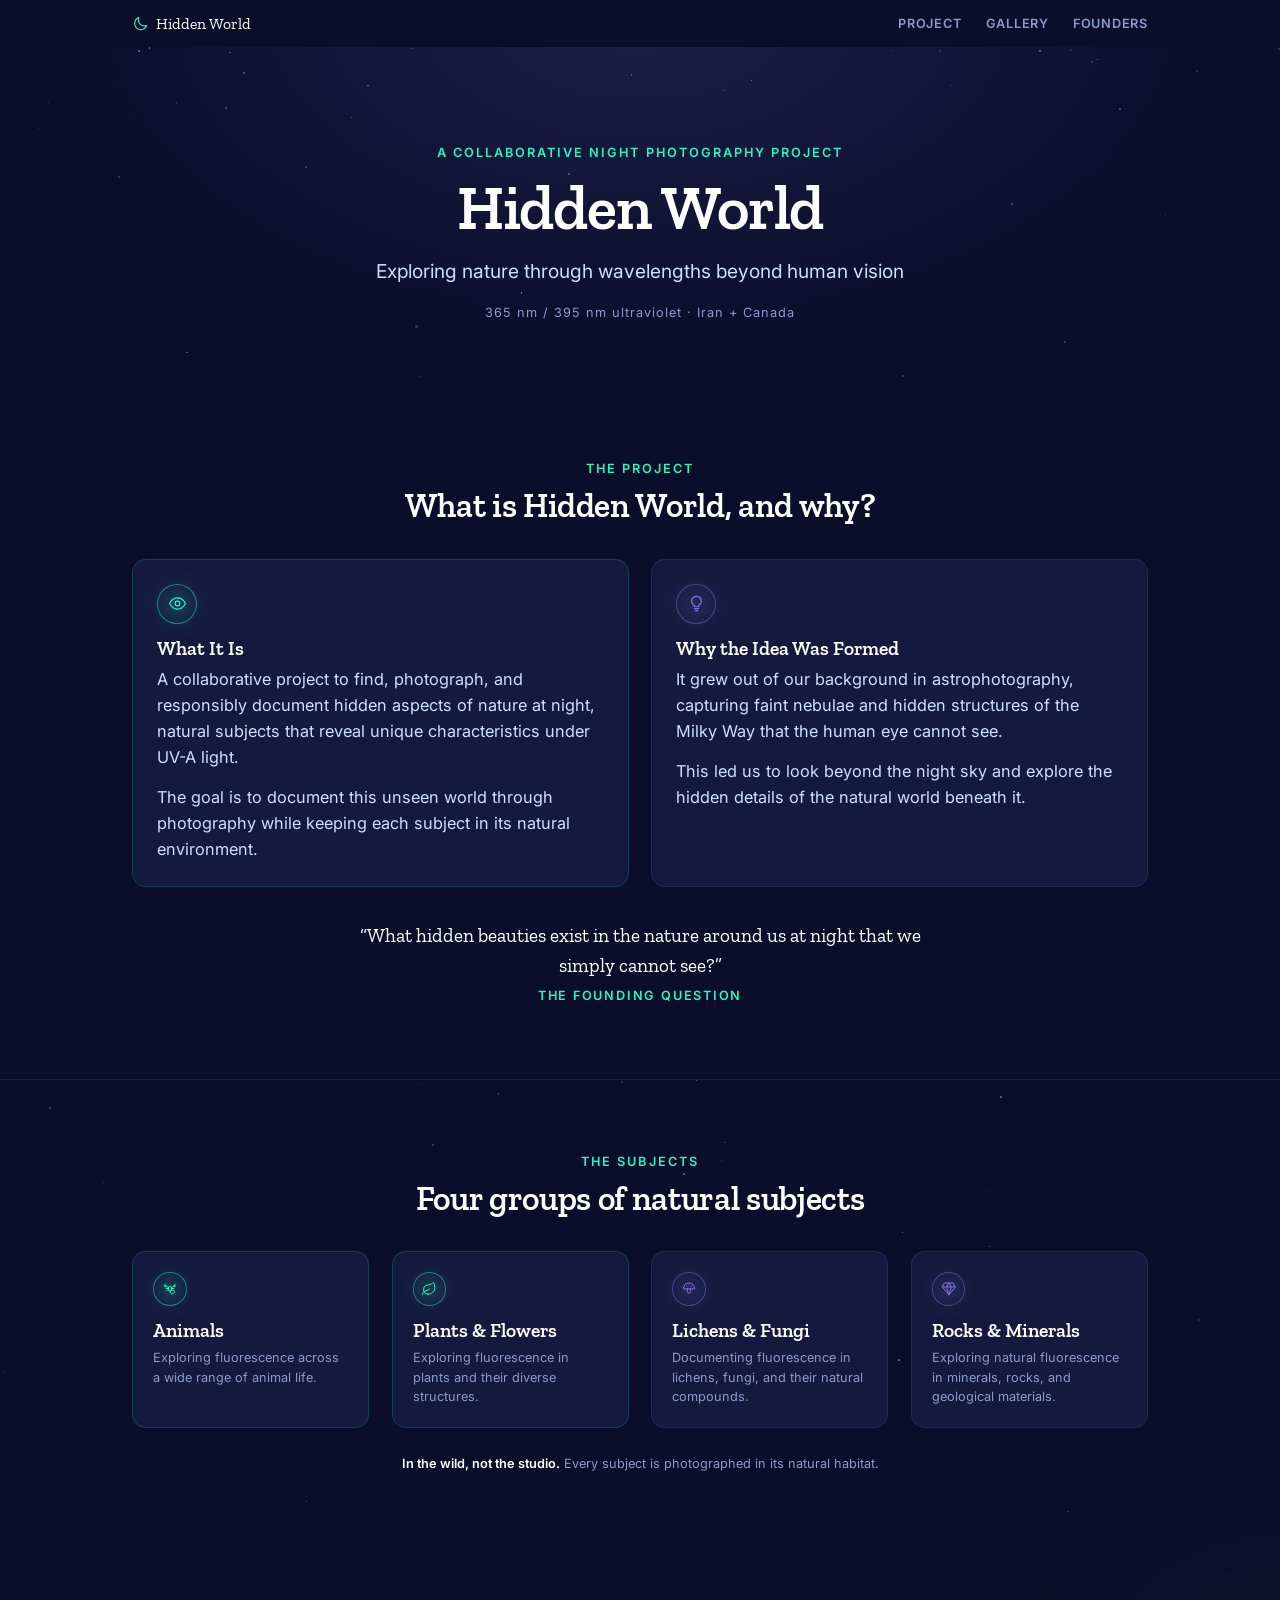
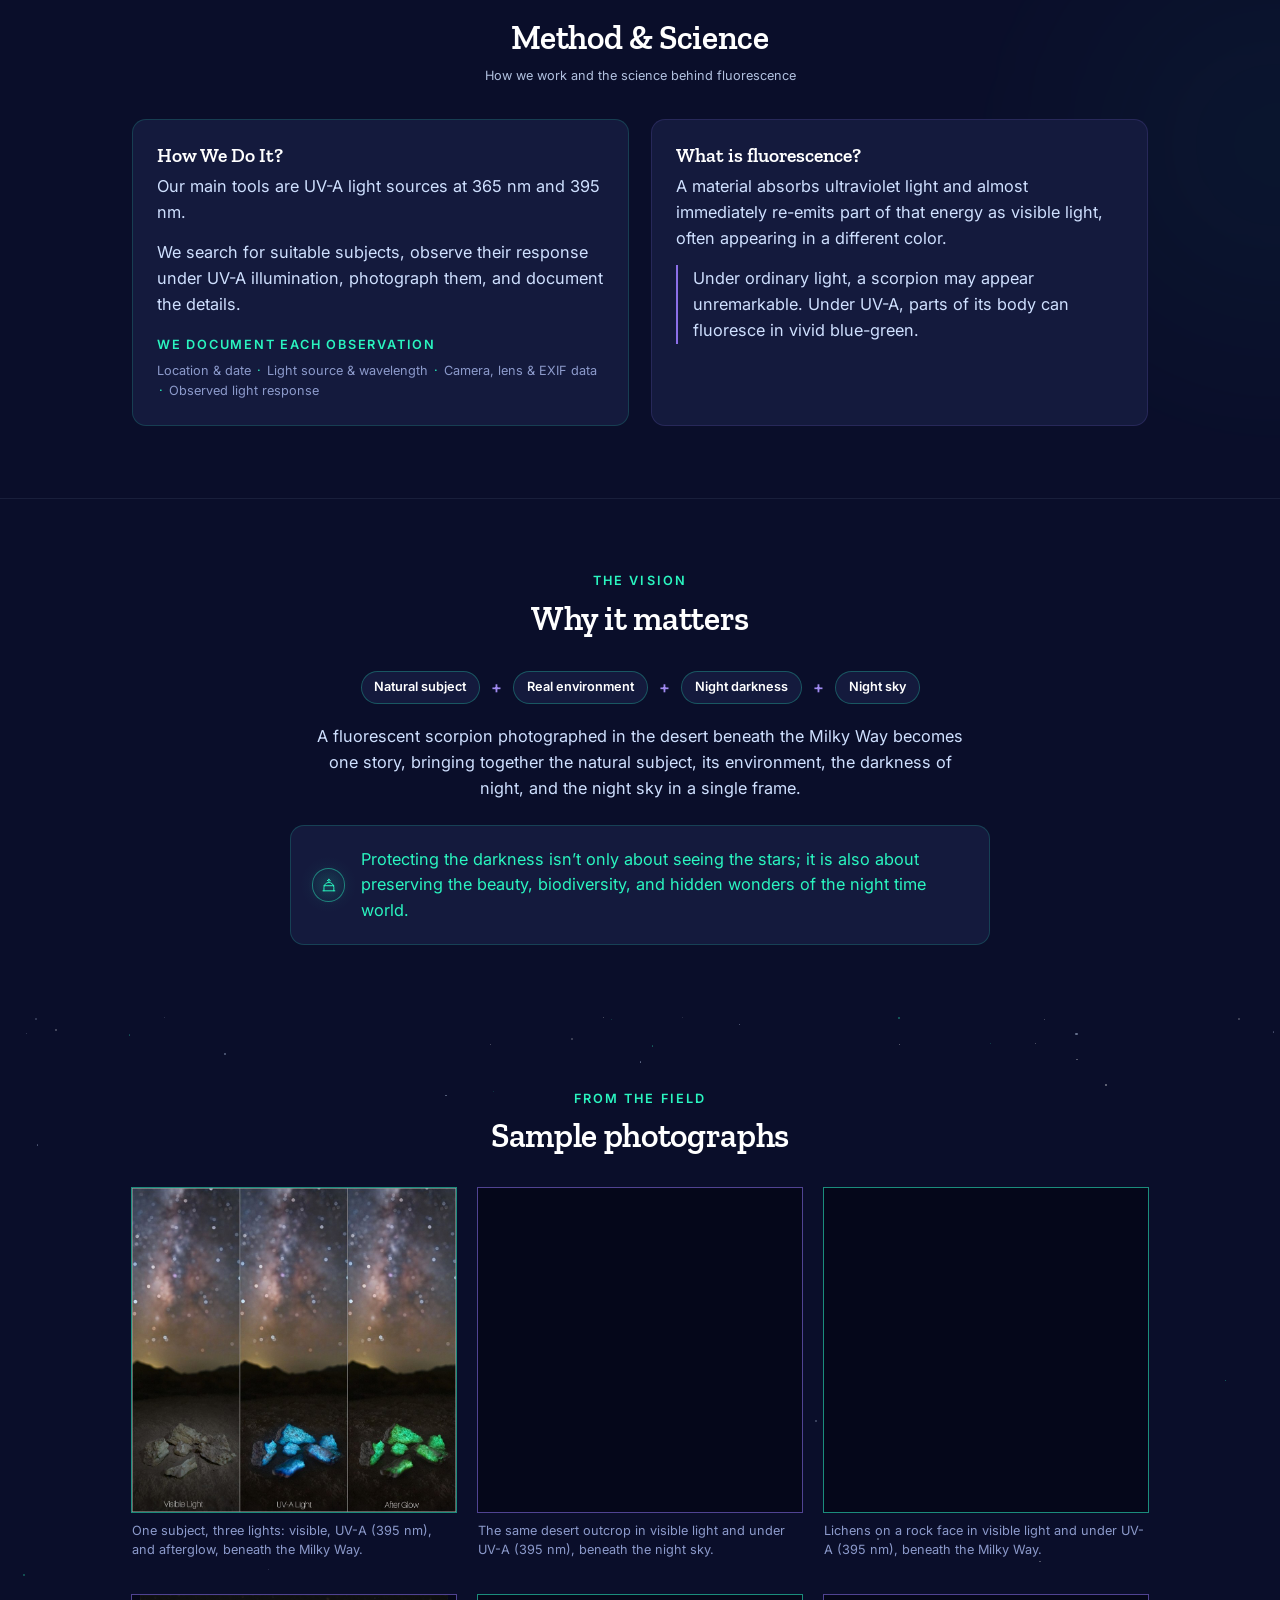
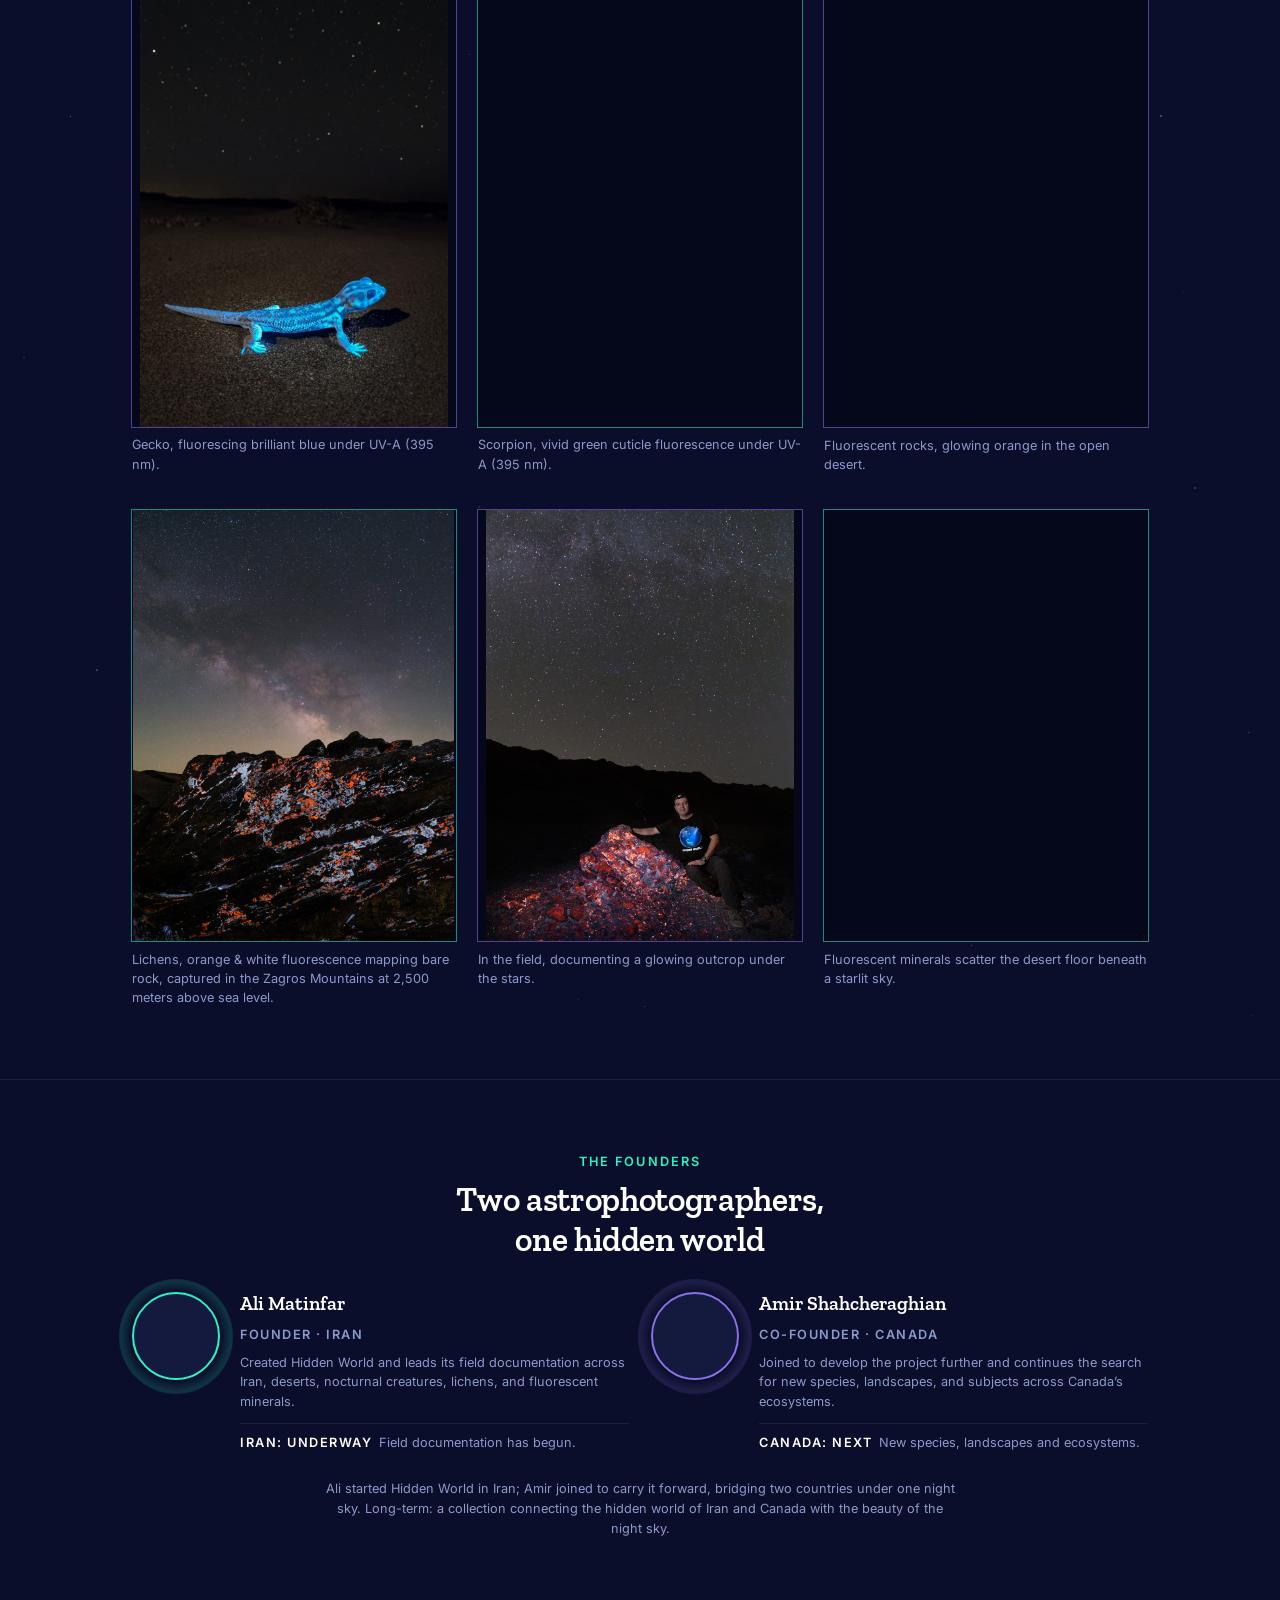
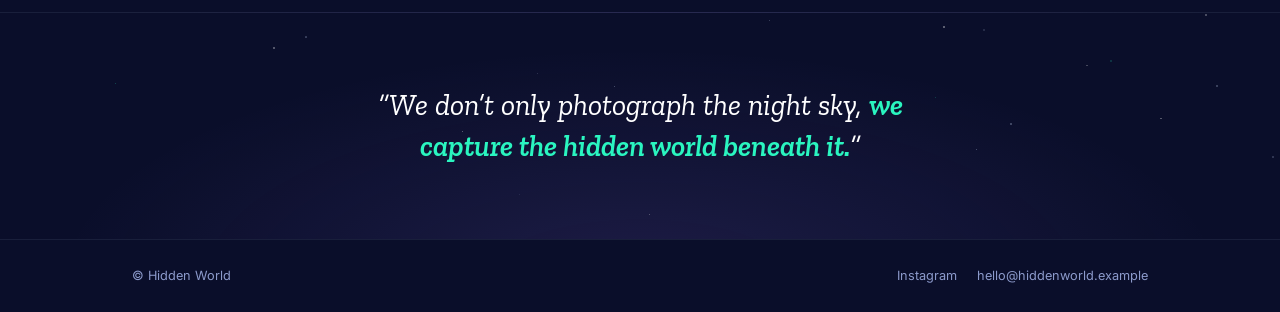
==== commit c04b41c9: "Gallery: uniform grid cells so rows and columns align Co-Authored-By: Claude Opus 5.5 <noreply@anthr" ====
--- a/index.html
+++ b/index.html
@@ -223,66 +223,68 @@
       </header>
 
       <div class="gallery">
-        <div class="gallery__row">
-          <figure class="frame reveal" style="--ar:1.0000">
-            <div class="frame__media">
-              <img src="assets/triptych.jpg" alt="Triptych of the same fluorescent rocks beneath the Milky Way: dull grey in visible light, glowing blue under UV-A, and glowing green in afterglow." width="960" height="960" loading="lazy" decoding="async">
-            </div>
-            <figcaption>One subject, three lights: visible, UV-A (395 nm), and afterglow, beneath the Milky Way.</figcaption>
-          </figure>
-          <figure class="frame frame--violet reveal" style="--ar:1.0000">
-            <div class="frame__media">
-              <img src="assets/field2.jpg" alt="Side-by-side view of a desert outcrop beneath the stars: dark in visible light, glowing orange under UV-A light." width="1280" height="1280" loading="lazy" decoding="async">
-            </div>
-            <figcaption>The same desert outcrop in visible light and under UV-A (395 nm), beneath the night sky.</figcaption>
-          </figure>
-          <figure class="frame reveal" style="--ar:1.0000">
-            <div class="frame__media">
-              <img src="assets/field3.jpg" alt="Side-by-side view of a lichen-covered rock face beneath the Milky Way: muted in visible light, glowing orange and white under UV-A light." width="1280" height="1280" loading="lazy" decoding="async">
-            </div>
-            <figcaption>Lichens on a rock face in visible light and under UV-A (395 nm), beneath the Milky Way.</figcaption>
-          </figure>
-        </div>
-        <div class="gallery__row">
-          <figure class="frame frame--violet reveal" style="--ar:0.7145">
-            <div class="frame__media">
-              <img src="assets/gecko.jpg" alt="A gecko on dark desert sand fluorescing brilliant blue under ultraviolet light." width="1829" height="2560" loading="lazy" decoding="async">
-            </div>
-            <figcaption>Gecko, fluorescing brilliant blue under UV-A (395 nm).</figcaption>
-          </figure>
-          <figure class="frame reveal" style="--ar:0.7879">
-            <div class="frame__media">
-              <img src="assets/scorpion.jpg" alt="A scorpion glowing vivid green under ultraviolet light." width="1007" height="1278" loading="lazy" decoding="async">
-            </div>
-            <figcaption>Scorpion, vivid green cuticle fluorescence under UV-A (395 nm).</figcaption>
-          </figure>
-          <figure class="frame frame--violet reveal" style="--ar:0.7996">
-            <div class="frame__media">
-              <img src="assets/minerals.jpg" alt="A mound of rocks glowing bright orange on the open desert floor under a starry sky." width="2047" height="2560" loading="lazy" decoding="async">
-            </div>
-            <figcaption>Fluorescent rocks, glowing orange in the open desert.</figcaption>
-          </figure>
-        </div>
-        <div class="gallery__row">
-          <figure class="frame reveal" style="--ar:0.7441">
-            <div class="frame__media">
-              <img src="assets/lichen.jpg" alt="Orange and white lichen fluorescing in patches across a bare rock face beneath the Milky Way." width="1905" height="2560" loading="lazy" decoding="async">
-            </div>
-            <figcaption>Lichens, orange &amp; white fluorescence mapping bare rock, captured in the Zagros Mountains at 2,500 meters above sea level.</figcaption>
-          </figure>
-          <figure class="frame frame--violet reveal" style="--ar:0.7144">
-            <div class="frame__media">
-              <img src="assets/field-bts.jpg" alt="A photographer kneeling beside a large outcrop glowing orange under ultraviolet light, with the Milky Way overhead." width="1143" height="1600" loading="lazy" decoding="async">
-            </div>
-            <figcaption>In the field, documenting a glowing outcrop under the stars.</figcaption>
-          </figure>
-          <figure class="frame reveal" style="--ar:0.7559">
-            <div class="frame__media">
-              <img src="assets/field-landscape.jpg" alt="Desert floor strewn with rocks glowing orange under ultraviolet light, beneath a sky full of stars." width="1935" height="2560" loading="lazy" decoding="async">
-            </div>
-            <figcaption>Fluorescent minerals scatter the desert floor beneath a starlit sky.</figcaption>
-          </figure>
-        </div>
+        <figure class="frame reveal frame--square">
+          <div class="frame__media">
+            <img src="assets/triptych.jpg" alt="Triptych of the same fluorescent rocks beneath the Milky Way: dull grey in visible light, glowing blue under UV-A, and glowing green in afterglow." width="960" height="960" loading="lazy" decoding="async">
+          </div>
+          <figcaption>One subject, three lights: visible, UV-A (395 nm), and afterglow, beneath the Milky Way.</figcaption>
+        </figure>
+
+        <figure class="frame frame--violet reveal frame--square">
+          <div class="frame__media">
+            <img src="assets/field2.jpg" alt="Side-by-side view of a desert outcrop beneath the stars: dark in visible light, glowing orange under UV-A light." width="1280" height="1280" loading="lazy" decoding="async">
+          </div>
+          <figcaption>The same desert outcrop in visible light and under UV-A (395 nm), beneath the night sky.</figcaption>
+        </figure>
+
+        <figure class="frame reveal frame--square">
+          <div class="frame__media">
+            <img src="assets/field3.jpg" alt="Side-by-side view of a lichen-covered rock face beneath the Milky Way: muted in visible light, glowing orange and white under UV-A light." width="1280" height="1280" loading="lazy" decoding="async">
+          </div>
+          <figcaption>Lichens on a rock face in visible light and under UV-A (395 nm), beneath the Milky Way.</figcaption>
+        </figure>
+
+        <figure class="frame frame--violet reveal">
+          <div class="frame__media">
+            <img src="assets/gecko.jpg" alt="A gecko on dark desert sand fluorescing brilliant blue under ultraviolet light." width="1829" height="2560" loading="lazy" decoding="async">
+          </div>
+          <figcaption>Gecko, fluorescing brilliant blue under UV-A (395 nm).</figcaption>
+        </figure>
+
+        <figure class="frame reveal">
+          <div class="frame__media">
+            <img src="assets/scorpion.jpg" alt="A scorpion glowing vivid green under ultraviolet light." width="1007" height="1278" loading="lazy" decoding="async">
+          </div>
+          <figcaption>Scorpion, vivid green cuticle fluorescence under UV-A (395 nm).</figcaption>
+        </figure>
+
+        <figure class="frame frame--violet reveal">
+          <div class="frame__media">
+            <img src="assets/minerals.jpg" alt="A mound of rocks glowing bright orange on the open desert floor under a starry sky." width="2047" height="2560" loading="lazy" decoding="async">
+          </div>
+          <figcaption>Fluorescent rocks, glowing orange in the open desert.</figcaption>
+        </figure>
+
+        <figure class="frame reveal">
+          <div class="frame__media">
+            <img src="assets/lichen.jpg" alt="Orange and white lichen fluorescing in patches across a bare rock face beneath the Milky Way." width="1905" height="2560" loading="lazy" decoding="async">
+          </div>
+          <figcaption>Lichens, orange &amp; white fluorescence mapping bare rock, captured in the Zagros Mountains at 2,500 meters above sea level.</figcaption>
+        </figure>
+
+        <figure class="frame frame--violet reveal">
+          <div class="frame__media">
+            <img src="assets/field-bts.jpg" alt="A photographer kneeling beside a large outcrop glowing orange under ultraviolet light, with the Milky Way overhead." width="1143" height="1600" loading="lazy" decoding="async">
+          </div>
+          <figcaption>In the field, documenting a glowing outcrop under the stars.</figcaption>
+        </figure>
+
+        <figure class="frame reveal">
+          <div class="frame__media">
+            <img src="assets/field-landscape.jpg" alt="Desert floor strewn with rocks glowing orange under ultraviolet light, beneath a sky full of stars." width="1935" height="2560" loading="lazy" decoding="async">
+          </div>
+          <figcaption>Fluorescent minerals scatter the desert floor beneath a starlit sky.</figcaption>
+        </figure>
       </div>
     </div>
   </section>
--- a/styles.css
+++ b/styles.css
@@ -244,15 +244,16 @@
   color:var(--glow);line-height:1.55;
 }
 
-/* 6 · Gallery, rows of 3. Each photo's width is proportional to its aspect
-   ratio (--ar), so every photo in a row has the same height and nothing is
-   cropped: tops and bottoms line up. Phones get a single column. */
-.gallery{display:flex;flex-direction:column;gap:calc(var(--gap) * 1.4)}
-.gallery__row{display:flex;flex-direction:column;gap:calc(var(--gap) * 1.4)}
-@media (min-width:640px){
-  .gallery__row{flex-direction:row;align-items:flex-start;gap:var(--gap)}
-  .gallery__row .frame{flex:var(--ar) 1 0;min-width:0}
-}
+/* 6 · Gallery, a strict 3-column grid: equal cells, equal gaps, so rows and
+   columns line up. Each photo sits whole inside its cell (object-fit:contain,
+   never cropped); a photo whose shape differs slightly from the cell gets thin
+   navy bars instead. First row (square comparisons) uses square cells. */
+.gallery{display:grid;grid-template-columns:1fr;gap:var(--gap)}
+.gallery .frame__media{aspect-ratio:3/4;background:#05071a}
+.gallery .frame--square .frame__media{aspect-ratio:1}
+.gallery .frame__media img{width:100%;height:100%;object-fit:contain}
+.gallery figcaption{margin-top:.55rem}
+@media (min-width:640px){.gallery{grid-template-columns:repeat(3,1fr);row-gap:calc(var(--gap) * 1.6)}}
 .gallery .frame__media{cursor:zoom-in}
 
 /* Lightbox, enlarged gallery photo */
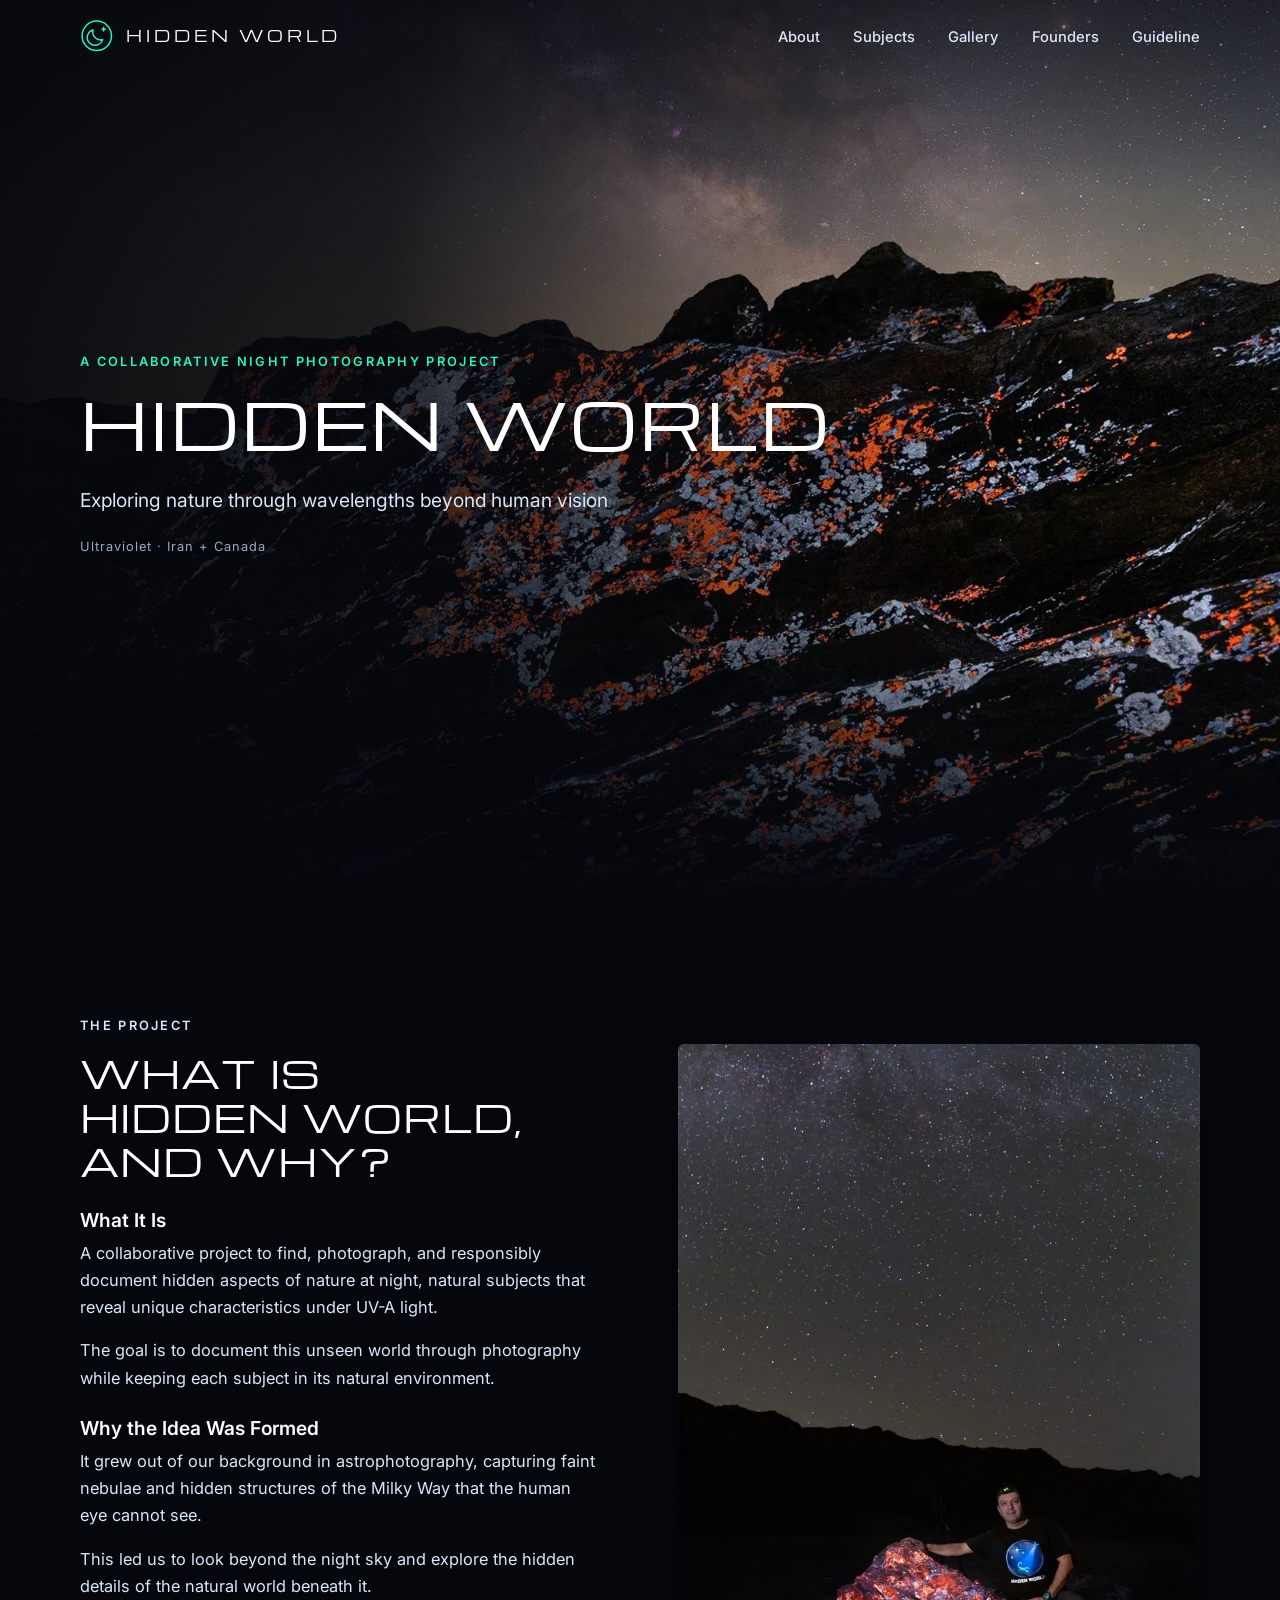
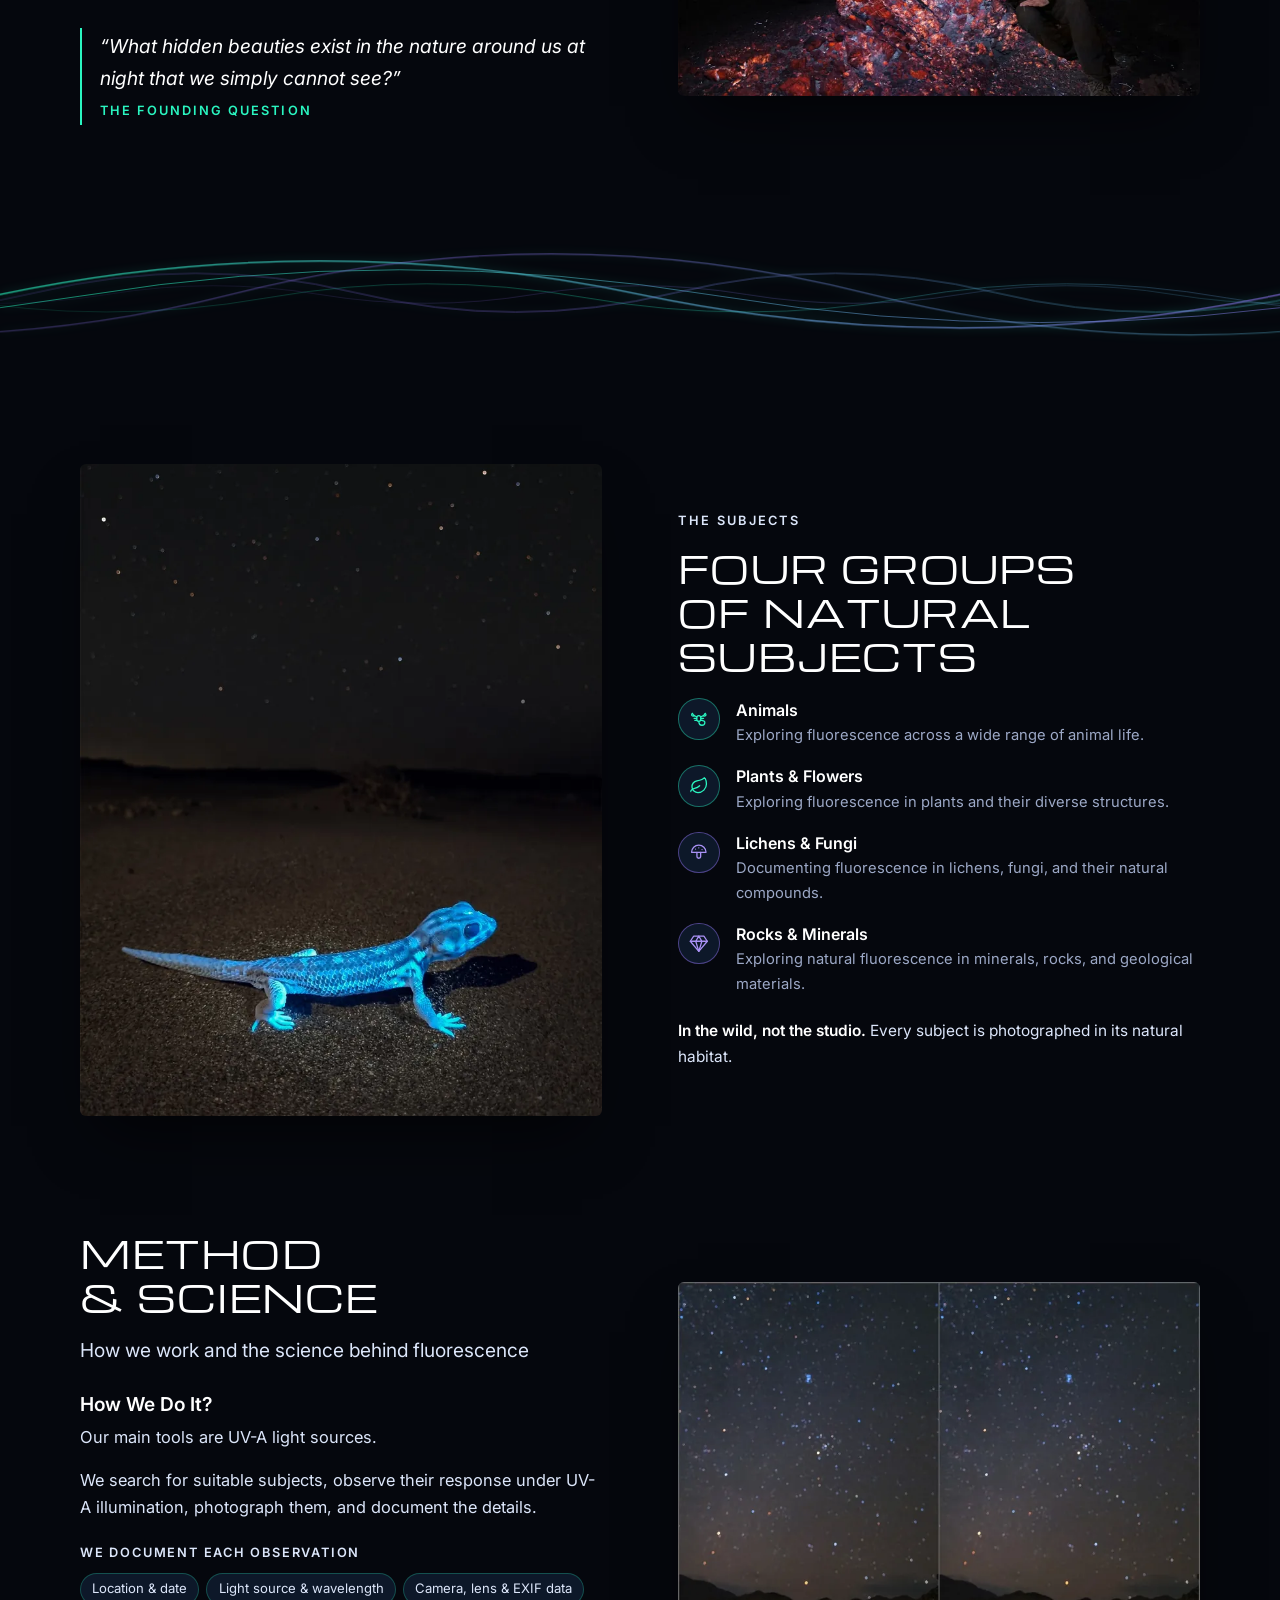
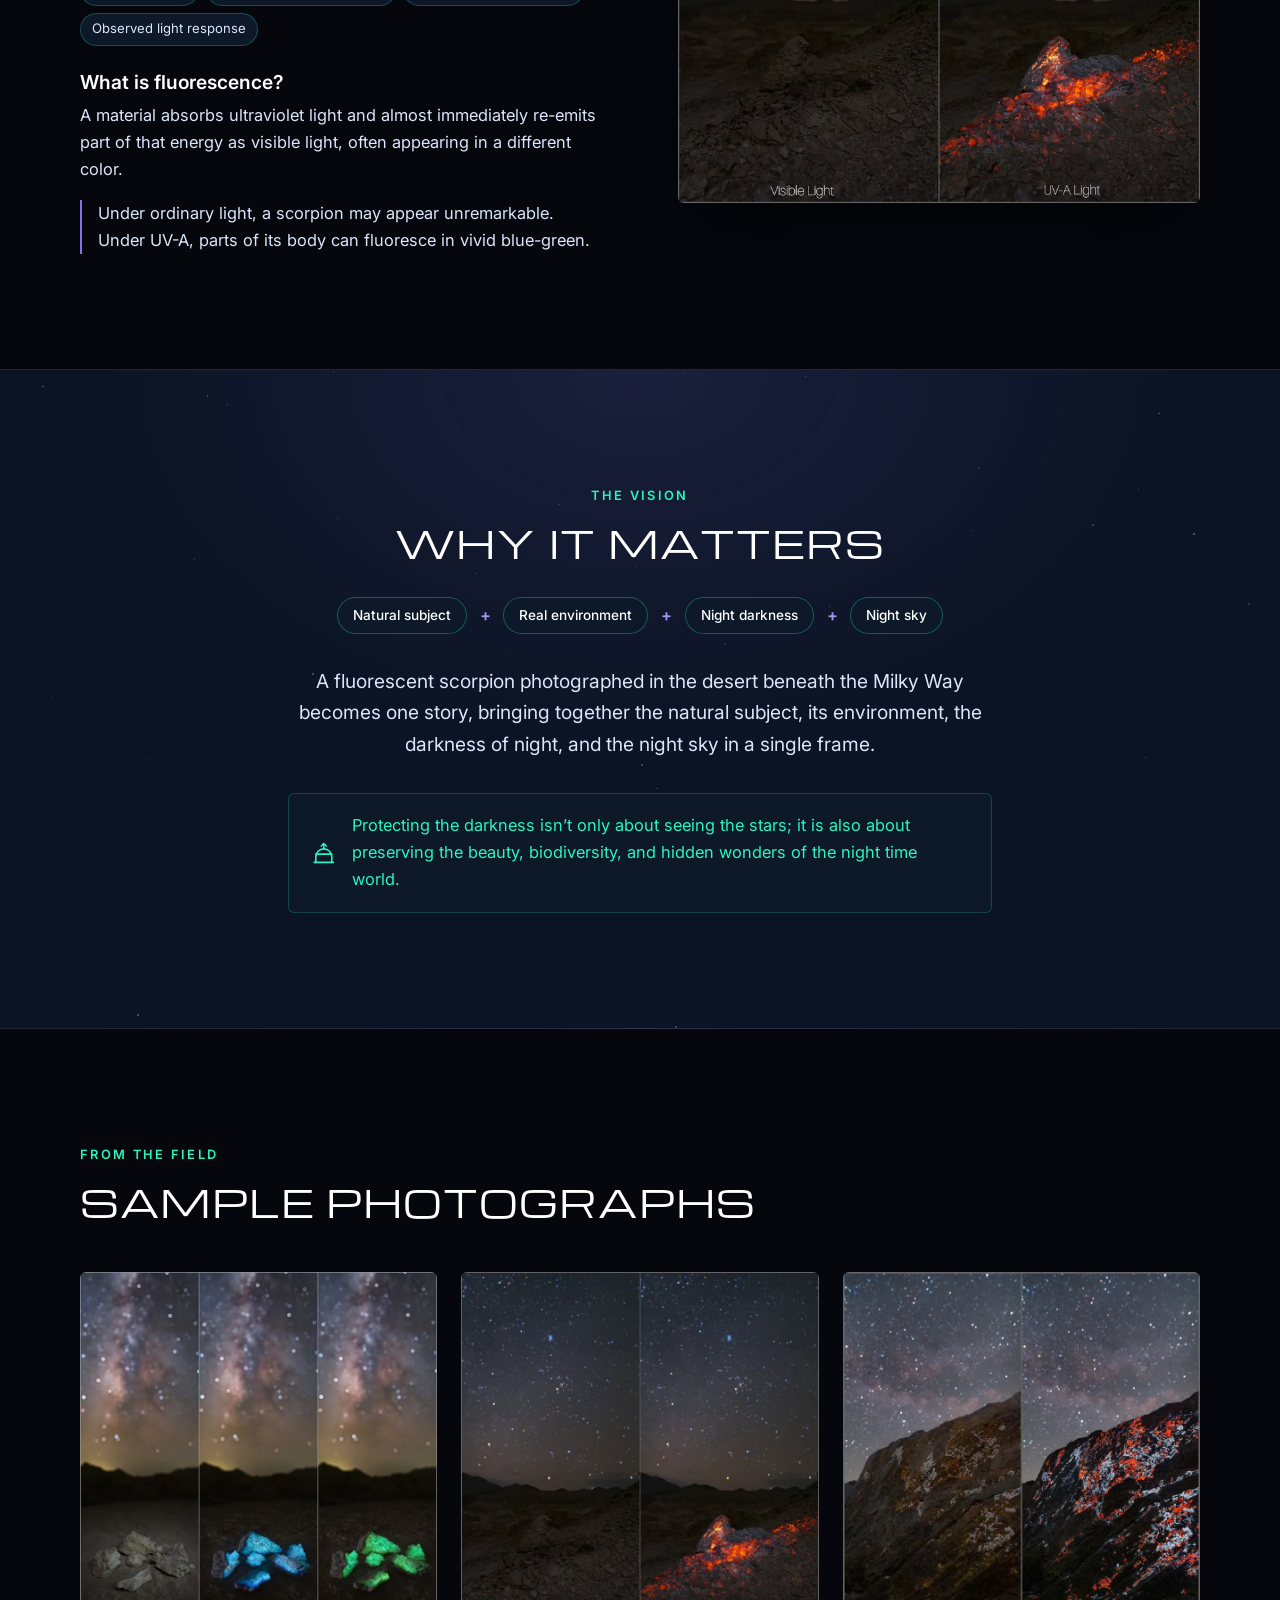
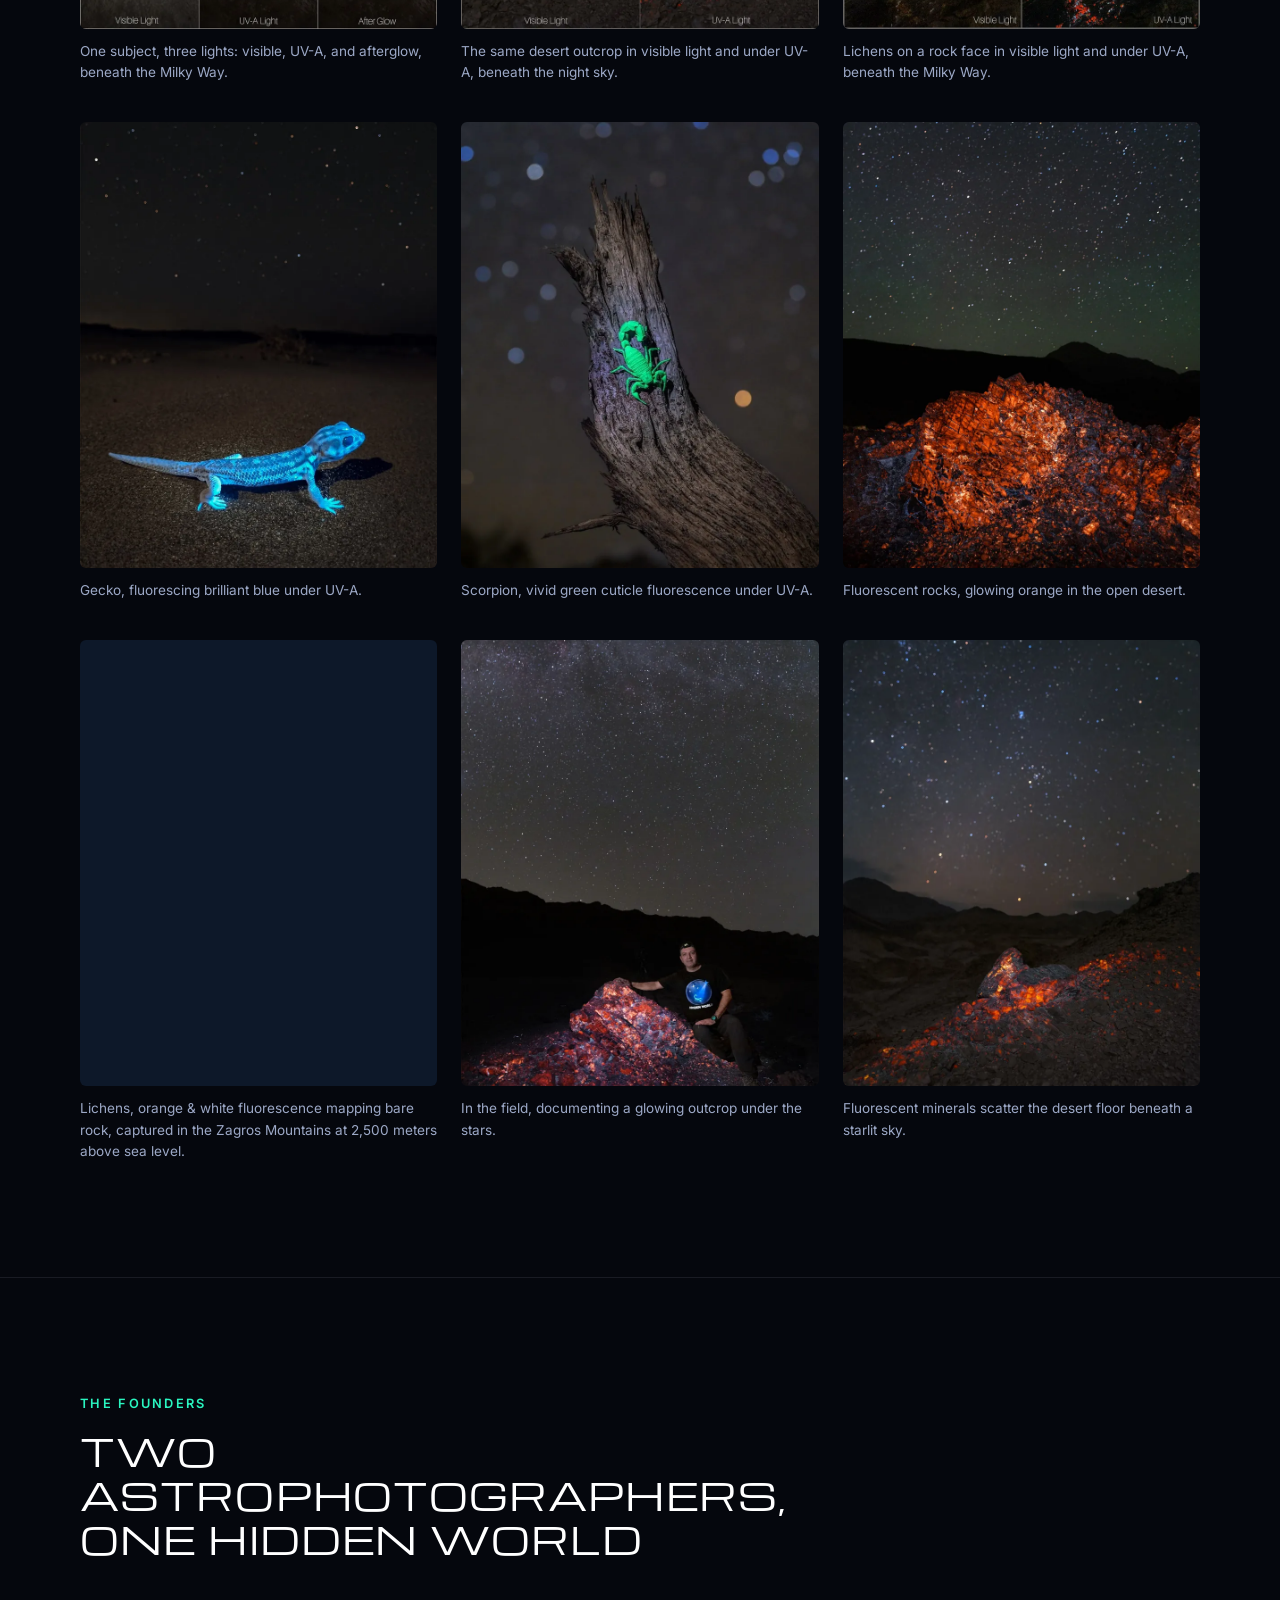
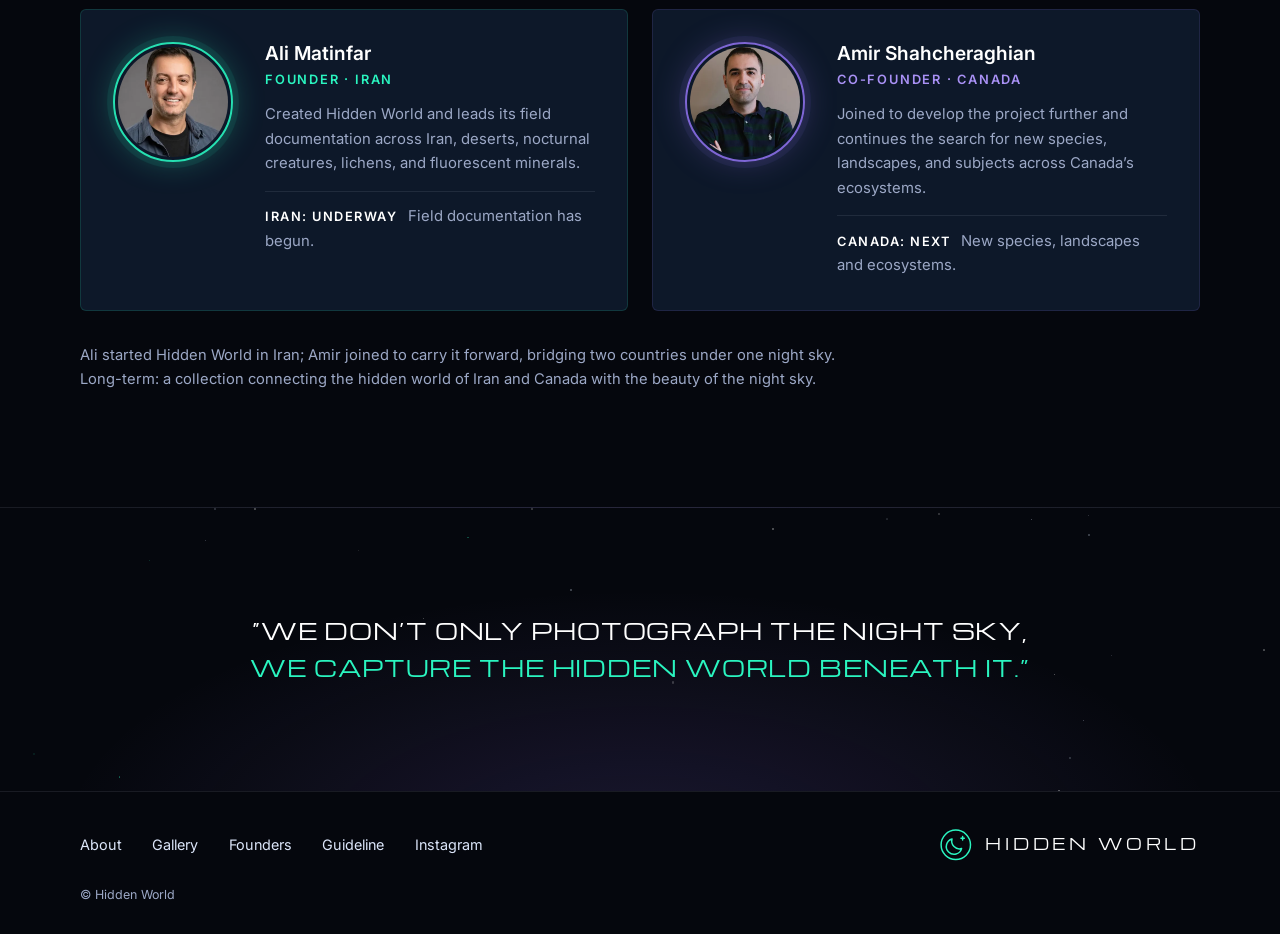
==== commit d28ac651: "Redesign site with space layout and add Guideline page - New dark space-themed layout: transparent h" ====
--- a/index.html
+++ b/index.html
@@ -5,13 +5,16 @@
 <meta name="viewport" content="width=device-width, initial-scale=1">
 <title>Hidden World, Night Photography Under Ultraviolet Light</title>
 <meta name="description" content="Hidden World is a collaborative night photography project documenting the unseen life of nature at night, revealed under ultraviolet light.">
-<meta name="theme-color" content="#0A0E2A">
-
-<!-- Only external dependency: Google Fonts (Zilla Slab = serif fallback, Inter = sans fallback) -->
+<meta name="theme-color" content="#05070d">
+
 <link rel="preconnect" href="https://fonts.googleapis.com">
 <link rel="preconnect" href="https://fonts.gstatic.com" crossorigin>
-<link href="https://fonts.googleapis.com/css2?family=Inter:wght@400;500;600&family=Zilla+Slab:ital,wght@0,400;0,600;1,400&display=swap" rel="stylesheet">
-
+<!-- Fonts load without blocking first paint; display=swap shows system fonts until ready -->
+<link rel="preload" as="style" href="https://fonts.googleapis.com/css2?family=Inter:wght@400;500;600&family=Michroma&display=swap" onload="this.onload=null;this.rel='stylesheet'">
+<noscript><link rel="stylesheet" href="https://fonts.googleapis.com/css2?family=Inter:wght@400;500;600&family=Michroma&display=swap"></noscript>
+<link rel="icon" href="favicon.svg" type="image/svg+xml">
+
+<link rel="preload" as="image" type="image/webp" imagesrcset="assets/opt/lichen-800.webp 800w, assets/opt/lichen-1600.webp 1600w, assets/opt/lichen-1905.webp 1905w" imagesizes="100vw" fetchpriority="high">
 <link rel="stylesheet" href="styles.css">
 </head>
 <body>
@@ -20,6 +23,11 @@
 
 <!-- ICON SPRITE, inline SVG, referenced with <use href="#i-*"> -->
 <svg class="sprite" aria-hidden="true" focusable="false" xmlns="http://www.w3.org/2000/svg">
+  <symbol id="i-logo" viewBox="0 0 32 32">
+    <circle cx="16" cy="16" r="14"/>
+    <path d="M21.5 19.6A7.4 7.4 0 0 1 12.4 10.5a7.4 7.4 0 1 0 9.1 9.1Z"/>
+    <path d="M22.5 8.2v3.2M20.9 9.8h3.2"/>
+  </symbol>
   <symbol id="i-scorpion" viewBox="0 0 24 24">
     <ellipse cx="12" cy="11.6" rx="2.5" ry="3.4"/>
     <path d="M9.6 9.6 6.3 8.2 4.4 5.7M14.4 9.6l3.3-1.4 1.9-2.5"/>
@@ -40,41 +48,33 @@
     <path d="M6 3h12l4 6-10 12L2 9Z"/>
     <path d="M2 9h20M12 21 8.4 9 12 3M12 21l3.6-12L12 3"/>
   </symbol>
-  <symbol id="i-eye" viewBox="0 0 24 24">
-    <path d="M2 12s3.6-7 10-7 10 7 10 7-3.6 7-10 7-10-7-10-7Z"/>
-    <circle cx="12" cy="12" r="3"/>
-  </symbol>
-  <symbol id="i-bulb" viewBox="0 0 24 24">
-    <path d="M12 3a6 6 0 0 0-3.5 10.9c.6.5.9 1.2.9 1.9v.3h5.2v-.3c0-.7.3-1.4.9-1.9A6 6 0 0 0 12 3Z"/>
-    <path d="M9.4 18.4h5.2M10.6 21h2.8"/>
-  </symbol>
-  <symbol id="i-sparkle" viewBox="0 0 24 24">
-    <path d="M10.5 2.5 12.2 8l5.5 1.7-5.5 1.7-1.7 5.5-1.7-5.5L3.3 9.7 8.8 8Z"/>
-    <path d="M18 14.5l.8 2.2 2.2.8-2.2.8-.8 2.2-.8-2.2-2.2-.8 2.2-.8Z"/>
-  </symbol>
   <symbol id="i-telescope" viewBox="0 0 24 24">
     <path d="M3 21h18"/><path d="M4.5 21v-5.2a7.5 7.5 0 0 1 15 0V21"/>
     <path d="M4.6 13.2h14.8"/><path d="M12 8.3V3.4"/><path d="M9.6 5.6 12 3.4l2.4 2.2"/>
   </symbol>
-  <symbol id="i-moon" viewBox="0 0 24 24">
-    <path d="M20.4 14.6A8.6 8.6 0 0 1 9.4 3.6a8.6 8.6 0 1 0 11 11Z"/>
-  </symbol>
-  <symbol id="i-star" viewBox="0 0 24 24">
-    <path d="m12 3 2.6 5.7 6.2.8-4.5 4.3 1.1 6.2L12 17l-5.4 3 1.1-6.2-4.5-4.3 6.2-.8Z"/>
-  </symbol>
+  <symbol id="i-arrow" viewBox="0 0 24 24"><path d="M5 12h14M13 6l6 6-6 6"/></symbol>
 </svg>
 
-<header class="nav" id="top">
-  <div class="nav__inner container">
-    <a class="nav__brand" href="#top">
-      <svg class="icon nav__mark" aria-hidden="true"><use href="#i-moon"/></svg>
-      <span>Hidden World</span>
+<!-- ============================================ HEADER ============ -->
+<header class="site-header" id="top">
+  <div class="container header__inner">
+    <a class="brand" href="#top" aria-label="Hidden World, back to top">
+      <svg class="brand__mark" aria-hidden="true"><use href="#i-logo"/></svg>
+      <span class="brand__word">Hidden World</span>
     </a>
-    <nav aria-label="Primary">
-      <ul class="nav__links">
-        <li><a href="#project">Project</a></li>
+
+    <button class="nav-toggle" type="button" aria-expanded="false" aria-controls="site-nav">
+      <span class="visually-hidden">Menu</span>
+      <span class="nav-toggle__bar" aria-hidden="true"></span>
+    </button>
+
+    <nav class="site-nav" id="site-nav" aria-label="Primary">
+      <ul class="site-nav__links">
+        <li><a href="#about">About</a></li>
+        <li><a href="#subjects">Subjects</a></li>
         <li><a href="#gallery">Gallery</a></li>
         <li><a href="#founders">Founders</a></li>
+        <li><a href="guideline.html">Guideline</a></li>
       </ul>
     </nav>
   </div>
@@ -84,267 +84,329 @@
 
   <!-- ============================================ 1 · HERO ============ -->
   <section class="hero" aria-labelledby="hero-title">
-    <div class="stars" data-stars data-density=".9" aria-hidden="true"></div>
-
-    <div class="container hero__inner reveal">
+    <picture class="hero__bg">
+      <source type="image/webp" srcset="assets/opt/lichen-800.webp 800w, assets/opt/lichen-1600.webp 1600w, assets/opt/lichen-1905.webp 1905w" sizes="100vw">
+      <img src="assets/opt/lichen-800.jpg" srcset="assets/opt/lichen-800.jpg 800w, assets/opt/lichen-1600.jpg 1600w, assets/opt/lichen-1905.jpg 1905w" sizes="100vw"
+           alt="Orange and white lichen fluorescing in patches across a bare rock face beneath the Milky Way." width="1905" height="2560" fetchpriority="high" decoding="async">
+    </picture>
+    <div class="hero__shade" aria-hidden="true"></div>
+
+    <div class="container hero__content">
       <p class="eyebrow">A Collaborative Night Photography Project</p>
-      <h1 class="hero__title" id="hero-title">Hidden World</h1>
-      <p class="hero__sub">Exploring nature through wavelengths beyond human vision</p>
-      <p class="hero__meta">365 nm / 395 nm ultraviolet · Iran + Canada</p>
-    </div>
-  </section>
-
-  <!-- ============================================ 2 · THE PROJECT ============ -->
-  <section class="section" id="project" aria-labelledby="project-title">
-    <div class="container">
-      <header class="section-head reveal">
+      <h1 class="display" id="hero-title">Hidden World</h1>
+      <p class="hero__lead">Exploring nature through wavelengths beyond human vision</p>
+      <p class="hero__meta">Ultraviolet · Iran + Canada</p>
+    </div>
+  </section>
+
+  <!-- ============================================ 3 · MISSION (feature A) ============ -->
+  <section class="feature" id="about" aria-labelledby="about-title">
+    <div class="container feature__grid">
+      <div class="feature__text reveal">
         <p class="eyebrow">The Project</p>
-        <h2 id="project-title">What is Hidden World, and why?</h2>
-      </header>
-
-      <div class="grid grid--2">
-        <article class="card reveal">
-          <span class="badge" aria-hidden="true"><svg class="icon"><use href="#i-eye"/></svg></span>
-          <h3>What It Is</h3>
-          <p>A collaborative project to find, photograph, and responsibly document hidden aspects of nature at night, natural subjects that reveal unique characteristics under UV-A light.</p>
-          <p>The goal is to document this unseen world through photography while keeping each subject in its natural environment.</p>
-        </article>
-        <article class="card card--violet reveal">
-          <span class="badge badge--violet" aria-hidden="true"><svg class="icon"><use href="#i-bulb"/></svg></span>
-          <h3>Why the Idea Was Formed</h3>
-          <p>It grew out of our background in astrophotography, capturing faint nebulae and hidden structures of the Milky Way that the human eye cannot see.</p>
-          <p>This led us to look beyond the night sky and explore the hidden details of the natural world beneath it.</p>
-        </article>
+        <h2 class="display-2" id="about-title">What is Hidden World, and why?</h2>
+        <h3 class="mini-title">What It Is</h3>
+        <p>A collaborative project to find, photograph, and responsibly document hidden aspects of nature at night, natural subjects that reveal unique characteristics under UV-A light.</p>
+        <p>The goal is to document this unseen world through photography while keeping each subject in its natural environment.</p>
+        <h3 class="mini-title">Why the Idea Was Formed</h3>
+        <p>It grew out of our background in astrophotography, capturing faint nebulae and hidden structures of the Milky Way that the human eye cannot see.</p>
+        <p>This led us to look beyond the night sky and explore the hidden details of the natural world beneath it.</p>
+        <blockquote class="pull">
+          <p>“What hidden beauties exist in the nature around us at night that we simply cannot see?”</p>
+          <footer>The founding question</footer>
+        </blockquote>
       </div>
-
-      <blockquote class="quote reveal">
-        <p>“What hidden beauties exist in the nature around us at night that we simply cannot see?”</p>
-        <footer>The founding question</footer>
-      </blockquote>
-    </div>
-  </section>
-
-  <!-- ============================================ 3 · THE SUBJECTS ============ -->
-  <section class="section section--alt" id="subjects" aria-labelledby="subjects-title">
-    <div class="stars" data-stars data-density=".5" aria-hidden="true"></div>
-    <div class="container">
-      <header class="section-head reveal">
+      <figure class="feature__media feature__media--tall reveal">
+        <picture>
+          <source type="image/webp" srcset="assets/opt/field-bts-800.webp 800w, assets/opt/field-bts-1143.webp 1143w" sizes="(min-width: 1240px) 560px, (min-width: 900px) 46vw, 100vw">
+          <img src="assets/opt/field-bts-800.jpg" srcset="assets/opt/field-bts-800.jpg 800w, assets/opt/field-bts-1143.jpg 1143w" sizes="(min-width: 1240px) 560px, (min-width: 900px) 46vw, 100vw"
+               alt="A photographer kneeling beside a large outcrop glowing orange under ultraviolet light, with the Milky Way overhead." width="1143" height="1600" loading="lazy" decoding="async">
+        </picture>
+      </figure>
+    </div>
+  </section>
+
+  <!-- ============================================ WAVE DIVIDER ============ -->
+  <div class="wave" aria-hidden="true">
+    <svg class="wave__svg" viewBox="0 0 2880 160" preserveAspectRatio="none" focusable="false">
+      <defs>
+        <linearGradient id="wg1" x1="0" x2="1" y1="0" y2="0">
+          <stop offset="0" stop-color="#2AF5C0" stop-opacity="0"/>
+          <stop offset=".25" stop-color="#2AF5C0"/>
+          <stop offset=".5" stop-color="#8B6FE8"/>
+          <stop offset=".75" stop-color="#2AF5C0"/>
+          <stop offset="1" stop-color="#2AF5C0" stop-opacity="0"/>
+        </linearGradient>
+        <linearGradient id="wg2" x1="0" x2="1" y1="0" y2="0">
+          <stop offset="0" stop-color="#8B6FE8" stop-opacity="0"/>
+          <stop offset=".3" stop-color="#8B6FE8"/>
+          <stop offset=".6" stop-color="#2AF5C0"/>
+          <stop offset="1" stop-color="#8B6FE8" stop-opacity="0"/>
+        </linearGradient>
+      </defs>
+      <path class="wave__line wave__line--1" d="M-1440 80 Q-1080 4.0 -720 80 T0 80 T720 80 T1440 80 T2160 80 T2880 80 T3600 80 T4320 80" stroke="url(#wg1)" stroke-width="1.4" opacity="0.85"/>
+      <path class="wave__line wave__line--2" d="M-1350 82 Q-990 22.0 -630 82 T90 82 T810 82 T1530 82 T2250 82 T2970 82 T3690 82 T4410 82" stroke="url(#wg1)" stroke-width="1" opacity="0.6"/>
+      <path class="wave__line wave__line--3" d="M-680 78 Q-500 34.0 -320 78 T40 78 T400 78 T760 78 T1120 78 T1480 78 T1840 78 T2200 78 T2560 78 T2920 78 T3280 78 T3640 78" stroke="url(#wg2)" stroke-width="1" opacity="0.55"/>
+      <path class="wave__line wave__line--4" d="M-1180 80 Q-820 -12.0 -460 80 T260 80 T980 80 T1700 80 T2420 80 T3140 80 T3860 80 T4580 80" stroke="url(#wg2)" stroke-width="1.2" opacity="0.5"/>
+      <path class="wave__line wave__line--5" d="M-420 84 Q-240 52.0 -60 84 T300 84 T660 84 T1020 84 T1380 84 T1740 84 T2100 84 T2460 84 T2820 84 T3180 84 T3540 84 T3900 84" stroke="url(#wg1)" stroke-width="0.8" opacity="0.45"/>
+      <path class="wave__line wave__line--6" d="M-360 80 Q-240 60.0 -120 80 T120 80 T360 80 T600 80 T840 80 T1080 80 T1320 80 T1560 80 T1800 80 T2040 80 T2280 80 T2520 80 T2760 80 T3000 80 T3240 80 T3480 80" stroke="url(#wg2)" stroke-width="0.8" opacity="0.35"/>
+    </svg>
+  </div>
+
+  <!-- ============================================ 4 · SUBJECTS (feature B, mirrored) ============ -->
+  <section class="feature feature--mirror" id="subjects" aria-labelledby="subjects-title">
+    <div class="container feature__grid">
+      <div class="feature__text reveal">
         <p class="eyebrow">The Subjects</p>
-        <h2 id="subjects-title">Four groups of natural subjects</h2>
-      </header>
-
-      <div class="grid grid--4">
-        <article class="card card--tight reveal">
-          <span class="badge badge--sm" aria-hidden="true"><svg class="icon"><use href="#i-scorpion"/></svg></span>
-          <h3>Animals</h3>
-          <p>Exploring fluorescence across a wide range of animal life.</p>
-        </article>
-        <article class="card card--tight reveal">
-          <span class="badge badge--sm" aria-hidden="true"><svg class="icon"><use href="#i-leaf"/></svg></span>
-          <h3>Plants &amp; Flowers</h3>
-          <p>Exploring fluorescence in plants and their diverse structures.</p>
-        </article>
-        <article class="card card--tight card--violet reveal">
-          <span class="badge badge--sm badge--violet" aria-hidden="true"><svg class="icon"><use href="#i-mushroom"/></svg></span>
-          <h3>Lichens &amp; Fungi</h3>
-          <p>Documenting fluorescence in lichens, fungi, and their natural compounds.</p>
-        </article>
-        <article class="card card--tight card--violet reveal">
-          <span class="badge badge--sm badge--violet" aria-hidden="true"><svg class="icon"><use href="#i-gem"/></svg></span>
-          <h3>Rocks &amp; Minerals</h3>
-          <p>Exploring natural fluorescence in minerals, rocks, and geological materials.</p>
-        </article>
+        <h2 class="display-2" id="subjects-title">Four groups of natural subjects</h2>
+        <ul class="subject-list">
+          <li><svg class="icon" aria-hidden="true"><use href="#i-scorpion"/></svg><div><h3>Animals</h3><p>Exploring fluorescence across a wide range of animal life.</p></div></li>
+          <li><svg class="icon" aria-hidden="true"><use href="#i-leaf"/></svg><div><h3>Plants &amp; Flowers</h3><p>Exploring fluorescence in plants and their diverse structures.</p></div></li>
+          <li class="is-violet"><svg class="icon" aria-hidden="true"><use href="#i-mushroom"/></svg><div><h3>Lichens &amp; Fungi</h3><p>Documenting fluorescence in lichens, fungi, and their natural compounds.</p></div></li>
+          <li class="is-violet"><svg class="icon" aria-hidden="true"><use href="#i-gem"/></svg><div><h3>Rocks &amp; Minerals</h3><p>Exploring natural fluorescence in minerals, rocks, and geological materials.</p></div></li>
+        </ul>
+        <p class="aside"><strong>In the wild, not the studio.</strong> Every subject is photographed in its natural habitat.</p>
       </div>
-
-      <p class="note-line reveal"><strong>In the wild, not the studio.</strong> Every subject is photographed in its natural habitat.</p>
-    </div>
-  </section>
-
-  <!-- ============================================ 4 · METHOD & SCIENCE ============ -->
-  <section class="section" id="method" aria-labelledby="method-title">
-    <div class="bloom bloom--glow section__bloom" aria-hidden="true"></div>
-    <div class="container">
-      <header class="section-head reveal">
-        <h2 id="method-title">Method &amp; Science</h2>
-        <p class="section-sub">How we work and the science behind fluorescence</p>
-      </header>
-
-      <div class="grid grid--2">
-        <article class="card reveal">
-          <h3>How We Do It?</h3>
-          <p>Our main tools are UV-A light sources at 365 nm and 395 nm.</p>
-          <p>We search for suitable subjects, observe their response under UV-A illumination, photograph them, and document the details.</p>
-          <p class="label">We document each observation</p>
-          <p class="meta-list">Location &amp; date <span aria-hidden="true">·</span> Light source &amp; wavelength <span aria-hidden="true">·</span> Camera, lens &amp; EXIF data <span aria-hidden="true">·</span> Observed light response</p>
-        </article>
-        <article class="card card--violet reveal">
-          <h3>What is fluorescence?</h3>
-          <p>A material absorbs ultraviolet light and almost immediately re-emits part of that energy as visible light, often appearing in a different color.</p>
-          <p class="note">Under ordinary light, a scorpion may appear unremarkable. Under UV-A, parts of its body can fluoresce in vivid blue-green.</p>
-        </article>
+      <figure class="feature__media feature__media--tall reveal">
+        <picture>
+          <source type="image/webp" srcset="assets/opt/gecko-800.webp 800w, assets/opt/gecko-1600.webp 1600w, assets/opt/gecko-1829.webp 1829w" sizes="(min-width: 1240px) 560px, (min-width: 900px) 46vw, 100vw">
+          <img src="assets/opt/gecko-800.jpg" srcset="assets/opt/gecko-800.jpg 800w, assets/opt/gecko-1600.jpg 1600w, assets/opt/gecko-1829.jpg 1829w" sizes="(min-width: 1240px) 560px, (min-width: 900px) 46vw, 100vw"
+               alt="A gecko on dark desert sand fluorescing brilliant blue under ultraviolet light." width="1829" height="2560" loading="lazy" decoding="async">
+        </picture>
+      </figure>
+    </div>
+  </section>
+
+  <!-- ============================================ 5 · METHOD & SCIENCE (feature A) ============ -->
+  <section class="feature" id="method" aria-labelledby="method-title">
+    <div class="container feature__grid">
+      <div class="feature__text reveal">
+        <h2 class="display-2" id="method-title">Method &amp; Science</h2>
+        <p class="lead">How we work and the science behind fluorescence</p>
+        <h3 class="mini-title">How We Do It?</h3>
+        <p>Our main tools are UV-A light sources.</p>
+        <p>We search for suitable subjects, observe their response under UV-A illumination, photograph them, and document the details.</p>
+        <p class="label">We document each observation</p>
+        <ul class="tags">
+          <li>Location &amp; date</li><li>Light source &amp; wavelength</li><li>Camera, lens &amp; EXIF data</li><li>Observed light response</li>
+        </ul>
+        <h3 class="mini-title">What is fluorescence?</h3>
+        <p>A material absorbs ultraviolet light and almost immediately re-emits part of that energy as visible light, often appearing in a different color.</p>
+        <p class="note">Under ordinary light, a scorpion may appear unremarkable. Under UV-A, parts of its body can fluoresce in vivid blue-green.</p>
       </div>
-    </div>
-  </section>
-
-  <!-- ============================================ 5 · WHY IT MATTERS ============ -->
-  <section class="section section--alt" id="vision" aria-labelledby="vision-title">
-    <div class="container vision">
-      <header class="section-head section-head--center reveal">
-        <p class="eyebrow">The Vision</p>
-        <h2 id="vision-title">Why it matters</h2>
-      </header>
-
-      <ul class="chips reveal">
-        <li class="chip">Natural subject</li>
-        <li class="chip-plus" aria-hidden="true">+</li>
-        <li class="chip">Real environment</li>
-        <li class="chip-plus" aria-hidden="true">+</li>
-        <li class="chip">Night darkness</li>
-        <li class="chip-plus" aria-hidden="true">+</li>
+      <figure class="feature__media feature__media--square reveal">
+        <picture>
+          <source type="image/webp" srcset="assets/opt/field2-800.webp 800w, assets/opt/field2-1280.webp 1280w" sizes="(min-width: 1240px) 560px, (min-width: 900px) 46vw, 100vw">
+          <img src="assets/opt/field2-800.jpg" srcset="assets/opt/field2-800.jpg 800w, assets/opt/field2-1280.jpg 1280w" sizes="(min-width: 1240px) 560px, (min-width: 900px) 46vw, 100vw"
+               alt="Side-by-side view of a desert outcrop beneath the stars: dark in visible light, glowing orange under UV-A light." width="1280" height="1280" loading="lazy" decoding="async">
+        </picture>
+      </figure>
+    </div>
+  </section>
+
+  <!-- ============================================ 6 · VISION ============ -->
+  <section class="vision" id="vision" aria-labelledby="vision-title">
+    <div class="stars" data-stars data-density=".6" aria-hidden="true"></div>
+    <div class="container vision__inner reveal">
+      <p class="eyebrow">The Vision</p>
+      <h2 class="display-2" id="vision-title">Why it matters</h2>
+      <ul class="chips">
+        <li class="chip">Natural subject</li><li class="chip-plus" aria-hidden="true">+</li>
+        <li class="chip">Real environment</li><li class="chip-plus" aria-hidden="true">+</li>
+        <li class="chip">Night darkness</li><li class="chip-plus" aria-hidden="true">+</li>
         <li class="chip">Night sky</li>
       </ul>
-
-      <p class="vision__line reveal">A fluorescent scorpion photographed in the desert beneath the Milky Way becomes one story, bringing together the natural subject, its environment, the darkness of night, and the night sky in a single frame.</p>
-
-      <p class="vision__darksky reveal">
-        <span class="badge badge--sm" aria-hidden="true"><svg class="icon"><use href="#i-telescope"/></svg></span>
+      <p class="vision__line">A fluorescent scorpion photographed in the desert beneath the Milky Way becomes one story, bringing together the natural subject, its environment, the darkness of night, and the night sky in a single frame.</p>
+      <p class="vision__darksky">
+        <svg class="icon" aria-hidden="true"><use href="#i-telescope"/></svg>
         <span>Protecting the darkness isn’t only about seeing the stars; it is also about preserving the beauty, biodiversity, and hidden wonders of the night time world.</span>
       </p>
     </div>
   </section>
 
-  <!-- ============================================ 6 · GALLERY ============ -->
-  <section class="section" id="gallery" aria-labelledby="gallery-title">
-    <div class="stars" data-stars data-density=".4" aria-hidden="true"></div>
+  <!-- ============================================ 7 · GALLERY ============ -->
+  <section class="gallery-section" id="gallery" aria-labelledby="gallery-title">
     <div class="container">
       <header class="section-head reveal">
         <p class="eyebrow">From the Field</p>
-        <h2 id="gallery-title">Sample photographs</h2>
+        <h2 class="display-2" id="gallery-title">Sample photographs</h2>
       </header>
 
       <div class="gallery">
-        <figure class="frame reveal frame--square">
-          <div class="frame__media">
-            <img src="assets/triptych.jpg" alt="Triptych of the same fluorescent rocks beneath the Milky Way: dull grey in visible light, glowing blue under UV-A, and glowing green in afterglow." width="960" height="960" loading="lazy" decoding="async">
-          </div>
-          <figcaption>One subject, three lights: visible, UV-A (395 nm), and afterglow, beneath the Milky Way.</figcaption>
-        </figure>
-
-        <figure class="frame frame--violet reveal frame--square">
-          <div class="frame__media">
-            <img src="assets/field2.jpg" alt="Side-by-side view of a desert outcrop beneath the stars: dark in visible light, glowing orange under UV-A light." width="1280" height="1280" loading="lazy" decoding="async">
-          </div>
-          <figcaption>The same desert outcrop in visible light and under UV-A (395 nm), beneath the night sky.</figcaption>
-        </figure>
-
-        <figure class="frame reveal frame--square">
-          <div class="frame__media">
-            <img src="assets/field3.jpg" alt="Side-by-side view of a lichen-covered rock face beneath the Milky Way: muted in visible light, glowing orange and white under UV-A light." width="1280" height="1280" loading="lazy" decoding="async">
-          </div>
-          <figcaption>Lichens on a rock face in visible light and under UV-A (395 nm), beneath the Milky Way.</figcaption>
-        </figure>
-
-        <figure class="frame frame--violet reveal">
-          <div class="frame__media">
-            <img src="assets/gecko.jpg" alt="A gecko on dark desert sand fluorescing brilliant blue under ultraviolet light." width="1829" height="2560" loading="lazy" decoding="async">
-          </div>
-          <figcaption>Gecko, fluorescing brilliant blue under UV-A (395 nm).</figcaption>
-        </figure>
-
-        <figure class="frame reveal">
-          <div class="frame__media">
-            <img src="assets/scorpion.jpg" alt="A scorpion glowing vivid green under ultraviolet light." width="1007" height="1278" loading="lazy" decoding="async">
-          </div>
-          <figcaption>Scorpion, vivid green cuticle fluorescence under UV-A (395 nm).</figcaption>
-        </figure>
-
-        <figure class="frame frame--violet reveal">
-          <div class="frame__media">
-            <img src="assets/minerals.jpg" alt="A mound of rocks glowing bright orange on the open desert floor under a starry sky." width="2047" height="2560" loading="lazy" decoding="async">
-          </div>
+        <figure class="shot shot--square reveal">
+          <button class="shot__media" type="button" data-full="assets/opt/triptych-960.webp" aria-label="Enlarge photo: One subject, three lights: visible, UV-A, and afterglow, beneath the Milky Way.">
+            <picture>
+              <source type="image/webp" srcset="assets/opt/triptych-800.webp 800w, assets/opt/triptych-960.webp 960w" sizes="(min-width: 1240px) 380px, (min-width: 700px) 31vw, 100vw">
+              <img src="assets/opt/triptych-800.jpg" srcset="assets/opt/triptych-800.jpg 800w, assets/opt/triptych-960.jpg 960w" sizes="(min-width: 1240px) 380px, (min-width: 700px) 31vw, 100vw"
+                   alt="Triptych of the same fluorescent rocks beneath the Milky Way: dull grey in visible light, glowing blue under UV-A, and glowing green in afterglow." width="960" height="960" loading="lazy" decoding="async">
+            </picture>
+          </button>
+          <figcaption>One subject, three lights: visible, UV-A, and afterglow, beneath the Milky Way.</figcaption>
+        </figure>
+
+        <figure class="shot shot--square reveal">
+          <button class="shot__media" type="button" data-full="assets/opt/field2-1280.webp" aria-label="Enlarge photo: The same desert outcrop in visible light and under UV-A, beneath the night sky.">
+            <picture>
+              <source type="image/webp" srcset="assets/opt/field2-800.webp 800w, assets/opt/field2-1280.webp 1280w" sizes="(min-width: 1240px) 380px, (min-width: 700px) 31vw, 100vw">
+              <img src="assets/opt/field2-800.jpg" srcset="assets/opt/field2-800.jpg 800w, assets/opt/field2-1280.jpg 1280w" sizes="(min-width: 1240px) 380px, (min-width: 700px) 31vw, 100vw"
+                   alt="Side-by-side view of a desert outcrop beneath the stars: dark in visible light, glowing orange under UV-A light." width="1280" height="1280" loading="lazy" decoding="async">
+            </picture>
+          </button>
+          <figcaption>The same desert outcrop in visible light and under UV-A, beneath the night sky.</figcaption>
+        </figure>
+
+        <figure class="shot shot--square reveal">
+          <button class="shot__media" type="button" data-full="assets/opt/field3-1280.webp" aria-label="Enlarge photo: Lichens on a rock face in visible light and under UV-A, beneath the Milky Way.">
+            <picture>
+              <source type="image/webp" srcset="assets/opt/field3-800.webp 800w, assets/opt/field3-1280.webp 1280w" sizes="(min-width: 1240px) 380px, (min-width: 700px) 31vw, 100vw">
+              <img src="assets/opt/field3-800.jpg" srcset="assets/opt/field3-800.jpg 800w, assets/opt/field3-1280.jpg 1280w" sizes="(min-width: 1240px) 380px, (min-width: 700px) 31vw, 100vw"
+                   alt="Side-by-side view of a lichen-covered rock face beneath the Milky Way: muted in visible light, glowing orange and white under UV-A light." width="1280" height="1280" loading="lazy" decoding="async">
+            </picture>
+          </button>
+          <figcaption>Lichens on a rock face in visible light and under UV-A, beneath the Milky Way.</figcaption>
+        </figure>
+
+        <figure class="shot reveal">
+          <button class="shot__media" type="button" data-full="assets/opt/gecko-1829.webp" aria-label="Enlarge photo: Gecko, fluorescing brilliant blue under UV-A.">
+            <picture>
+              <source type="image/webp" srcset="assets/opt/gecko-800.webp 800w, assets/opt/gecko-1600.webp 1600w, assets/opt/gecko-1829.webp 1829w" sizes="(min-width: 1240px) 380px, (min-width: 700px) 31vw, 100vw">
+              <img src="assets/opt/gecko-800.jpg" srcset="assets/opt/gecko-800.jpg 800w, assets/opt/gecko-1600.jpg 1600w, assets/opt/gecko-1829.jpg 1829w" sizes="(min-width: 1240px) 380px, (min-width: 700px) 31vw, 100vw"
+                   alt="A gecko on dark desert sand fluorescing brilliant blue under ultraviolet light." width="1829" height="2560" loading="lazy" decoding="async">
+            </picture>
+          </button>
+          <figcaption>Gecko, fluorescing brilliant blue under UV-A.</figcaption>
+        </figure>
+
+        <figure class="shot reveal">
+          <button class="shot__media" type="button" data-full="assets/opt/scorpion-1007.webp" aria-label="Enlarge photo: Scorpion, vivid green cuticle fluorescence under UV-A.">
+            <picture>
+              <source type="image/webp" srcset="assets/opt/scorpion-800.webp 800w, assets/opt/scorpion-1007.webp 1007w" sizes="(min-width: 1240px) 380px, (min-width: 700px) 31vw, 100vw">
+              <img src="assets/opt/scorpion-800.jpg" srcset="assets/opt/scorpion-800.jpg 800w, assets/opt/scorpion-1007.jpg 1007w" sizes="(min-width: 1240px) 380px, (min-width: 700px) 31vw, 100vw"
+                   alt="A scorpion glowing vivid green under ultraviolet light." width="1007" height="1278" loading="lazy" decoding="async">
+            </picture>
+          </button>
+          <figcaption>Scorpion, vivid green cuticle fluorescence under UV-A.</figcaption>
+        </figure>
+
+        <figure class="shot reveal">
+          <button class="shot__media" type="button" data-full="assets/opt/minerals-2047.webp" aria-label="Enlarge photo: Fluorescent rocks, glowing orange in the open desert.">
+            <picture>
+              <source type="image/webp" srcset="assets/opt/minerals-800.webp 800w, assets/opt/minerals-1600.webp 1600w, assets/opt/minerals-2047.webp 2047w" sizes="(min-width: 1240px) 380px, (min-width: 700px) 31vw, 100vw">
+              <img src="assets/opt/minerals-800.jpg" srcset="assets/opt/minerals-800.jpg 800w, assets/opt/minerals-1600.jpg 1600w, assets/opt/minerals-2047.jpg 2047w" sizes="(min-width: 1240px) 380px, (min-width: 700px) 31vw, 100vw"
+                   alt="A mound of rocks glowing bright orange on the open desert floor under a starry sky." width="2047" height="2560" loading="lazy" decoding="async">
+            </picture>
+          </button>
           <figcaption>Fluorescent rocks, glowing orange in the open desert.</figcaption>
         </figure>
 
-        <figure class="frame reveal">
-          <div class="frame__media">
-            <img src="assets/lichen.jpg" alt="Orange and white lichen fluorescing in patches across a bare rock face beneath the Milky Way." width="1905" height="2560" loading="lazy" decoding="async">
-          </div>
+        <figure class="shot reveal">
+          <button class="shot__media" type="button" data-full="assets/opt/lichen-1905.webp" aria-label="Enlarge photo: Lichens, orange and white fluorescence mapping bare rock, captured in the Zagros Mountains at 2,500 meters above sea level.">
+            <picture>
+              <source type="image/webp" srcset="assets/opt/lichen-800.webp 800w, assets/opt/lichen-1600.webp 1600w, assets/opt/lichen-1905.webp 1905w" sizes="(min-width: 1240px) 380px, (min-width: 700px) 31vw, 100vw">
+              <img src="assets/opt/lichen-800.jpg" srcset="assets/opt/lichen-800.jpg 800w, assets/opt/lichen-1600.jpg 1600w, assets/opt/lichen-1905.jpg 1905w" sizes="(min-width: 1240px) 380px, (min-width: 700px) 31vw, 100vw"
+                   alt="Orange and white lichen fluorescing in patches across a bare rock face beneath the Milky Way." width="1905" height="2560" loading="lazy" decoding="async">
+            </picture>
+          </button>
           <figcaption>Lichens, orange &amp; white fluorescence mapping bare rock, captured in the Zagros Mountains at 2,500 meters above sea level.</figcaption>
         </figure>
 
-        <figure class="frame frame--violet reveal">
-          <div class="frame__media">
-            <img src="assets/field-bts.jpg" alt="A photographer kneeling beside a large outcrop glowing orange under ultraviolet light, with the Milky Way overhead." width="1143" height="1600" loading="lazy" decoding="async">
-          </div>
+        <figure class="shot reveal">
+          <button class="shot__media" type="button" data-full="assets/opt/field-bts-1143.webp" aria-label="Enlarge photo: In the field, documenting a glowing outcrop under the stars.">
+            <picture>
+              <source type="image/webp" srcset="assets/opt/field-bts-800.webp 800w, assets/opt/field-bts-1143.webp 1143w" sizes="(min-width: 1240px) 380px, (min-width: 700px) 31vw, 100vw">
+              <img src="assets/opt/field-bts-800.jpg" srcset="assets/opt/field-bts-800.jpg 800w, assets/opt/field-bts-1143.jpg 1143w" sizes="(min-width: 1240px) 380px, (min-width: 700px) 31vw, 100vw"
+                   alt="A photographer kneeling beside a large outcrop glowing orange under ultraviolet light, with the Milky Way overhead." width="1143" height="1600" loading="lazy" decoding="async">
+            </picture>
+          </button>
           <figcaption>In the field, documenting a glowing outcrop under the stars.</figcaption>
         </figure>
 
-        <figure class="frame reveal">
-          <div class="frame__media">
-            <img src="assets/field-landscape.jpg" alt="Desert floor strewn with rocks glowing orange under ultraviolet light, beneath a sky full of stars." width="1935" height="2560" loading="lazy" decoding="async">
-          </div>
+        <figure class="shot reveal">
+          <button class="shot__media" type="button" data-full="assets/opt/field-landscape-1935.webp" aria-label="Enlarge photo: Fluorescent minerals scatter the desert floor beneath a starlit sky.">
+            <picture>
+              <source type="image/webp" srcset="assets/opt/field-landscape-800.webp 800w, assets/opt/field-landscape-1600.webp 1600w, assets/opt/field-landscape-1935.webp 1935w" sizes="(min-width: 1240px) 380px, (min-width: 700px) 31vw, 100vw">
+              <img src="assets/opt/field-landscape-800.jpg" srcset="assets/opt/field-landscape-800.jpg 800w, assets/opt/field-landscape-1600.jpg 1600w, assets/opt/field-landscape-1935.jpg 1935w" sizes="(min-width: 1240px) 380px, (min-width: 700px) 31vw, 100vw"
+                   alt="Desert floor strewn with rocks glowing orange under ultraviolet light, beneath a sky full of stars." width="1935" height="2560" loading="lazy" decoding="async">
+            </picture>
+          </button>
           <figcaption>Fluorescent minerals scatter the desert floor beneath a starlit sky.</figcaption>
         </figure>
       </div>
     </div>
   </section>
 
-  <!-- ============================================ 7 · FOUNDERS + ROAD AHEAD ============ -->
-  <section class="section section--alt" id="founders" aria-labelledby="founders-title">
+  <!-- ============================================ 8 · FOUNDERS ============ -->
+  <section class="founders" id="founders" aria-labelledby="founders-title">
     <div class="container">
       <header class="section-head reveal">
         <p class="eyebrow">The Founders</p>
-        <h2 id="founders-title">Two astrophotographers, one hidden world</h2>
+        <h2 class="display-2" id="founders-title">Two astrophotographers, one hidden world</h2>
       </header>
 
-      <div class="grid grid--2">
+      <div class="founders__grid">
         <article class="founder reveal">
-          <figure class="portrait">
-            <img src="assets/ali.jpg" alt="Portrait of Ali Matinfar, founder of Hidden World." width="320" height="320" loading="lazy" decoding="async">
-          </figure>
+          <div class="portrait">
+            <picture>
+              <source type="image/webp" srcset="assets/opt/ali-400.webp 400w, assets/opt/ali-800.webp 800w, assets/opt/ali-900.webp 900w" sizes="128px">
+              <img src="assets/opt/ali-800.jpg" srcset="assets/opt/ali-400.jpg 400w, assets/opt/ali-800.jpg 800w, assets/opt/ali-900.jpg 900w" sizes="128px"
+                   alt="Portrait of Ali Matinfar, founder of Hidden World." width="900" height="900" loading="lazy" decoding="async">
+            </picture>
+          </div>
           <div>
             <h3 class="founder__name">Ali Matinfar</h3>
-            <p class="tag">Founder · Iran</p>
+            <p class="founder__role">Founder · Iran</p>
             <p>Created Hidden World and leads its field documentation across Iran, deserts, nocturnal creatures, lichens, and fluorescent minerals.</p>
-            <p class="founder__next"><span class="tag tag--plain">Iran: underway</span> Field documentation has begun.</p>
+            <p class="founder__next"><span>Iran: underway</span> Field documentation has begun.</p>
           </div>
         </article>
 
-        <article class="founder reveal">
-          <figure class="portrait portrait--violet">
-            <img src="assets/amir.jpg" alt="Portrait of Amir Shahcheraghian, co-founder of Hidden World." width="320" height="320" loading="lazy" decoding="async">
-          </figure>
+        <article class="founder founder--violet reveal">
+          <div class="portrait">
+            <picture>
+              <source type="image/webp" srcset="assets/opt/amir-400.webp 400w, assets/opt/amir-800.webp 800w, assets/opt/amir-900.webp 900w" sizes="128px">
+              <img src="assets/opt/amir-800.jpg" srcset="assets/opt/amir-400.jpg 400w, assets/opt/amir-800.jpg 800w, assets/opt/amir-900.jpg 900w" sizes="128px"
+                   alt="Portrait of Amir Shahcheraghian, co-founder of Hidden World." width="900" height="900" loading="lazy" decoding="async">
+            </picture>
+          </div>
           <div>
             <h3 class="founder__name">Amir Shahcheraghian</h3>
-            <p class="tag tag--violet">Co-Founder · Canada</p>
+            <p class="founder__role">Co-Founder · Canada</p>
             <p>Joined to develop the project further and continues the search for new species, landscapes, and subjects across Canada’s ecosystems.</p>
-            <p class="founder__next"><span class="tag tag--plain">Canada: next</span> New species, landscapes and ecosystems.</p>
+            <p class="founder__next"><span>Canada: next</span> New species, landscapes and ecosystems.</p>
           </div>
         </article>
       </div>
 
-      <p class="note-line reveal">Ali started Hidden World in Iran; Amir joined to carry it forward, bridging two countries under one night sky. Long-term: a collection connecting the hidden world of Iran and Canada with the beauty of the night sky.</p>
-    </div>
-  </section>
-
-  <!-- ============================================ 8 · CLOSING ============ -->
+      <p class="founders__note reveal">Ali started Hidden World in Iran; Amir joined to carry it forward, bridging two countries under one night sky. Long-term: a collection connecting the hidden world of Iran and Canada with the beauty of the night sky.</p>
+    </div>
+  </section>
+
+  <!-- ============================================ 9 · CLOSING ============ -->
   <section class="closing" aria-label="Project statement">
     <div class="stars" data-stars data-density=".8" aria-hidden="true"></div>
     <div class="container reveal">
-      <p class="closing__text">“We don’t only photograph the night sky, <strong>we capture the hidden world beneath it.</strong>”</p>
+      <p class="closing__text"><span>“We don’t only photograph the night sky,</span> <span><strong>we capture the hidden world beneath it.</strong>”</span></p>
     </div>
   </section>
 
 </main>
 
-<footer class="footer">
+<!-- ============================================ FOOTER ============ -->
+<footer class="site-footer">
   <div class="container footer__inner">
-    <p class="footer__brand">© Hidden World</p>
     <ul class="footer__links">
+      <li><a href="#about">About</a></li>
+      <li><a href="#gallery">Gallery</a></li>
+      <li><a href="#founders">Founders</a></li>
+      <li><a href="guideline.html">Guideline</a></li>
       <li><a href="#" aria-label="Hidden World on Instagram (link coming soon)">Instagram</a></li>
-      <li><a href="mailto:hello@hiddenworld.example">hello@hiddenworld.example</a></li>
     </ul>
+    <a class="brand brand--footer" href="#top" aria-label="Hidden World, back to top">
+      <svg class="brand__mark" aria-hidden="true"><use href="#i-logo"/></svg>
+      <span class="brand__word">Hidden World</span>
+    </a>
   </div>
+  <p class="container footer__copy">© Hidden World</p>
 </footer>
 
 <script src="script.js" defer></script>
--- a/styles.css
+++ b/styles.css
@@ -1,336 +1,420 @@
 /* ============================================================================
-   HIDDEN WORLD , night + UV fluorescence theme
-   1. Tokens   2. Base   3. Layout   4. Components   5. Sections   6. Motion
-   Restraint rules: solid navy everywhere, one accent per block, glow used as
-   a hairline or a faint halo , never as a surface.
+   HIDDEN WORLD, space layout
+   1. Tokens   2. Base   3. Header   4. Hero   6. Features
+   7. Wave   8. Vision   9. Gallery   10. Founders   11. Closing + footer
+   12. Lightbox   13. Motion
+   Near-black navy everywhere; fluorescent cyan-green is the primary accent,
+   UV violet the secondary. Glow is used sparingly, as hairlines and halos.
    ========================================================================== */
 
 /* ---------------------------------------------------------------- 1. TOKENS */
 :root{
-  --navy:#0A0E2A;
-  --navy2:#141A3D;
-  --card:#1B2350;
-  --glow:#2AF5C0;        /* fluorescent cyan-green , primary accent */
-  --violet:#8B6FE8;      /* UV accent */
-  --violet-text:#A08AF0; /* same hue, lifted for AA contrast on text */
-  --ice:#CFE0FF;
-  --mute:#8C9ACB;
+  --bg:#05070d;
+  --bg2:#0b1424;
+  --card:#0d1829;
+  --card-hi:#12203a;
+  --glow:#2AF5C0;
+  --glow-rgb:42,245,192;
+  --violet:#8B6FE8;
+  --violet-rgb:139,111,232;
+  --violet-text:#A991F5;    /* lifted for AA contrast on near-black */
   --white:#FFFFFF;
-  --gold:#FFE9A8;
-
-  --font-head:"Century Schoolbook","Zilla Slab",Georgia,serif;
-  --font-body:"Calibri","Inter",system-ui,-apple-system,sans-serif;
-
-  /* Fluid scale , deliberately tighter than the deck */
-  --step-1:clamp(.72rem,.7rem + .12vw,.8rem);
-  --step0:clamp(.95rem,.93rem + .12vw,1.02rem);
+  --text:#DCE6FA;
+  --mute:#9CA8C6;
+  --line:rgba(220,230,250,.09);
+
+  --font-display:"Michroma","Arial Black",system-ui,sans-serif;
+  --font-body:"Inter",system-ui,-apple-system,"Segoe UI",sans-serif;
+
+  --step-1:clamp(.74rem,.72rem + .1vw,.8rem);
+  --step0:clamp(.95rem,.93rem + .12vw,1.03rem);
   --step1:clamp(1.05rem,1rem + .3vw,1.2rem);
-  --step2:clamp(1.05rem,1rem + .35vw,1.22rem);
-  --step3:clamp(1.5rem,1.2rem + 1.4vw,2.1rem);
-  --step4:clamp(2.4rem,1.7rem + 3.2vw,3.9rem);
-
-  --gutter:clamp(1.15rem,4vw,2rem);
-  --section-y:clamp(3rem,6vw,4.5rem);
-  --gap:clamp(.9rem,2vw,1.4rem);
-  --maxw:1080px;
-  --radius:14px;
-  --hair:rgba(207,224,255,.08);
+
+  --maxw:1200px;
+  --gutter:clamp(1.25rem,4vw,2.5rem);
+  --section-y:clamp(4rem,9vw,7.5rem);
+  --gap:clamp(1rem,2vw,1.5rem);
+  --radius:6px;
+  --header-h:4.5rem;
   --ease:cubic-bezier(.22,.7,.3,1);
 }
 
 /* ------------------------------------------------------------------ 2. BASE */
 *,*::before,*::after{box-sizing:border-box}
-html{-webkit-text-size-adjust:100%;scroll-behavior:smooth;scroll-padding-top:4.5rem}
-
+html{-webkit-text-size-adjust:100%;scroll-behavior:smooth;scroll-padding-top:var(--header-h)}
 body{
-  margin:0;
-  background:var(--navy);
-  color:var(--ice);
-  font-family:var(--font-body);
-  font-size:var(--step0);
-  line-height:1.6;
-  overflow-x:hidden;
-  -webkit-font-smoothing:antialiased;
-}
-
-h1,h2,h3{font-family:var(--font-head);color:var(--white);line-height:1.2;margin:0;font-weight:600}
-h2{font-size:var(--step3);letter-spacing:-.01em;text-wrap:balance}
-h3{font-size:var(--step2)}
-p{margin:0 0 .85em}
+  margin:0;background:var(--bg);color:var(--text);
+  font-family:var(--font-body);font-size:var(--step0);line-height:1.65;
+  overflow-x:hidden;-webkit-font-smoothing:antialiased;
+}
+h1,h2,h3{margin:0;color:var(--white);font-weight:600;line-height:1.2}
+p{margin:0 0 1em}
 p:last-child{margin-bottom:0}
 img{max-width:100%;height:auto;display:block}
+picture{display:block}
 ul{margin:0;padding:0;list-style:none}
-strong{font-weight:600}
-
+figure{margin:0}
+strong{font-weight:600;color:var(--white)}
 a{color:var(--glow);text-decoration:none;transition:color .2s var(--ease)}
 a:hover{color:var(--white)}
-:focus-visible{outline:2px solid var(--glow);outline-offset:3px;border-radius:3px}
+:focus-visible{outline:2px solid var(--glow);outline-offset:3px;border-radius:2px}
+
+.container{width:100%;max-width:var(--maxw);margin-inline:auto;padding-inline:var(--gutter)}
+.sprite{position:absolute;width:0;height:0;overflow:hidden}
+.icon{width:1em;height:1em;fill:none;stroke:currentColor;stroke-width:1.5;stroke-linecap:round;stroke-linejoin:round;flex:none}
+.visually-hidden{position:absolute;width:1px;height:1px;margin:-1px;overflow:hidden;clip-path:inset(50%);white-space:nowrap}
 
 .skip-link{
-  position:absolute;left:var(--gutter);top:-4rem;z-index:100;
-  background:var(--card);color:var(--white);padding:.6em 1em;border-radius:8px;
-  border:1px solid rgba(42,245,192,.5);transition:top .2s var(--ease);
+  position:absolute;left:var(--gutter);top:-4rem;z-index:200;
+  background:var(--card);color:var(--white);padding:.6em 1em;border-radius:var(--radius);
+  border:1px solid rgba(var(--glow-rgb),.5);transition:top .2s var(--ease);
 }
 .skip-link:focus{top:.6rem}
 
-.sprite{position:absolute;width:0;height:0;overflow:hidden}
-.icon{width:1em;height:1em;fill:none;stroke:currentColor;stroke-width:1.5;
-      stroke-linecap:round;stroke-linejoin:round}
-
-/* ---------------------------------------------------------------- 3. LAYOUT */
-.container{width:100%;max-width:var(--maxw);margin-inline:auto;padding-inline:var(--gutter)}
-.section{position:relative;padding-block:var(--section-y);isolation:isolate}
-.section--alt{border-top:1px solid var(--hair)}
-.section > .container{position:relative;z-index:2}
-
-.grid{display:grid;gap:var(--gap)}
-@media (min-width:700px){
-  .grid--2{grid-template-columns:repeat(2,1fr)}
-  .grid--4{grid-template-columns:repeat(2,1fr)}
-}
-@media (min-width:960px){.grid--4{grid-template-columns:repeat(4,1fr)}}
-
-/* ------------------------------------------------------------ 4. COMPONENTS */
-
-/* Star field , dots injected by script.js, static and sparse */
+/* Type */
+.display,.display-2,.brand__word{
+  font-family:var(--font-display);font-weight:400;text-transform:uppercase;
+}
+.display{font-size:clamp(1.55rem,.55rem + 4.4vw,4rem);line-height:1.15;letter-spacing:.03em}
+.display-2{font-size:min(clamp(1.3rem,.95rem + 1.9vw,2.3rem),4.6vw);overflow-wrap:break-word;line-height:1.2;letter-spacing:.03em;text-wrap:balance}
+.eyebrow{
+  display:flex;align-items:center;gap:.75rem;margin:0 0 .9rem;
+  color:var(--glow);font-size:var(--step-1);font-weight:600;
+  text-transform:uppercase;letter-spacing:.18em;
+}
+.mini-title{font-size:var(--step1);font-weight:600;margin:1.6rem 0 .5rem}
+.lead{font-size:var(--step1);color:var(--mute);margin-top:-.25rem}
+.label{color:var(--glow);font-size:var(--step-1);font-weight:600;text-transform:uppercase;letter-spacing:.14em;margin:1.3rem 0 .6rem}
+.note{border-left:2px solid var(--violet);padding-left:1rem;margin-top:1rem}
+.aside{color:var(--mute);font-size:.94em;margin:1.4rem 0 0}
+
+/* Buttons */
+.btn{
+  display:inline-flex;align-items:center;justify-content:center;gap:.6rem;
+  min-height:3rem;padding:.75rem 1.75rem;border-radius:4px;
+  font-weight:600;font-size:.95rem;letter-spacing:.04em;
+  transition:background .25s var(--ease),color .25s var(--ease),border-color .25s var(--ease),box-shadow .25s var(--ease);
+}
+.btn .icon{width:1.1em;height:1.1em;transition:transform .25s var(--ease)}
+.btn--solid{background:var(--glow);color:#03130e;margin-top:2rem}
+.btn--solid:hover{background:var(--white);color:#03130e;box-shadow:0 0 28px rgba(var(--glow-rgb),.35)}
+.btn--solid:hover .icon{transform:translateX(3px)}
+.btn--outline{border:1px solid rgba(var(--glow-rgb),.7);color:var(--white)}
+.btn--outline:hover{background:rgba(var(--glow-rgb),.12);color:var(--white);border-color:var(--glow)}
+.btn--sm{min-height:2.4rem;padding:.45rem 1.15rem;font-size:.85rem}
+
+/* ---------------------------------------------------------------- 3. HEADER */
+.site-header{
+  position:fixed;inset:0 0 auto;z-index:100;height:var(--header-h);
+  transition:background .3s var(--ease),box-shadow .3s var(--ease),backdrop-filter .3s var(--ease);
+}
+.site-header.is-solid,.site-header[data-solid]{background:rgba(5,7,13,.92);backdrop-filter:blur(12px);box-shadow:0 1px 0 var(--line)}
+.header__inner{height:100%;display:flex;align-items:center;justify-content:space-between;gap:1.5rem}
+.brand{display:inline-flex;align-items:center;gap:.8rem;color:var(--white)}
+.brand:hover{color:var(--white)}
+.brand__mark{width:2.1rem;height:2.1rem;fill:none;stroke:var(--glow);stroke-width:1.4;stroke-linecap:round;stroke-linejoin:round;flex:none}
+.brand__word{font-size:.92rem;letter-spacing:.26em;white-space:nowrap}
+.site-nav{display:flex;align-items:center;gap:clamp(1.25rem,3vw,2.5rem)}
+.site-nav__links{display:flex;gap:clamp(1.25rem,2.6vw,2.25rem)}
+.site-nav__links a{color:var(--text);font-size:.92rem;font-weight:500;position:relative;padding-block:.35rem}
+.site-nav__links a::after{
+  content:"";position:absolute;left:0;right:0;bottom:0;height:1px;background:var(--glow);
+  transform:scaleX(0);transform-origin:left;transition:transform .25s var(--ease);
+}
+.site-nav__links a:hover{color:var(--white)}
+.site-nav__links a:hover::after{transform:scaleX(1)}
+.site-nav__links a[aria-current="page"]{color:var(--glow)}
+.site-nav__links a[aria-current="page"]::after{transform:scaleX(1)}
+
+.nav-toggle{
+  display:none;position:relative;width:2.75rem;height:2.75rem;margin-right:-.5rem;
+  background:none;border:0;color:var(--white);cursor:pointer;
+}
+.nav-toggle__bar,.nav-toggle__bar::before,.nav-toggle__bar::after{
+  position:absolute;left:50%;width:1.4rem;height:1.5px;margin-left:-.7rem;background:currentColor;
+  transition:transform .25s var(--ease),opacity .2s var(--ease);
+}
+.nav-toggle__bar{top:50%}
+.nav-toggle__bar::before,.nav-toggle__bar::after{content:"";left:0;margin-left:0}
+.nav-toggle__bar::before{transform:translateY(-6px)}
+.nav-toggle__bar::after{transform:translateY(6px)}
+.is-open .nav-toggle__bar{background:transparent}
+.is-open .nav-toggle__bar::before{transform:rotate(45deg);background:var(--white)}
+.is-open .nav-toggle__bar::after{transform:rotate(-45deg);background:var(--white)}
+
+@media (max-width:860px){
+  .nav-toggle{display:block}
+  .site-nav{
+    position:fixed;inset:var(--header-h) 0 auto;flex-direction:column;align-items:stretch;gap:1.25rem;
+    padding:1.25rem var(--gutter) 1.75rem;background:rgba(5,7,13,.97);backdrop-filter:blur(12px);
+    border-bottom:1px solid var(--line);
+    opacity:0;visibility:hidden;transform:translateY(-8px);
+    transition:opacity .25s var(--ease),transform .25s var(--ease),visibility 0s linear .25s;
+  }
+  .site-header.is-open{background:rgba(5,7,13,.97)}
+  .is-open .site-nav{opacity:1;visibility:visible;transform:none;transition-delay:0s}
+  .site-nav__links{flex-direction:column;gap:0}
+  .site-nav__links a{display:block;padding:.85rem 0;font-size:1rem;border-bottom:1px solid var(--line)}
+  .site-nav__links a::after{display:none}
+  .site-nav .btn{align-self:flex-start}
+}
+@media (max-width:420px){.brand__word{font-size:.8rem;letter-spacing:.2em}}
+
+/* ------------------------------------------------------------------ 4. HERO */
+.hero{
+  position:relative;isolation:isolate;overflow:hidden;
+  min-height:max(36rem,100svh);display:flex;flex-direction:column;justify-content:center;
+  padding:calc(var(--header-h) + 2rem) 0 clamp(4rem,8vw,6rem);
+}
+.hero__bg{position:absolute;inset:0;z-index:-2}
+.hero__bg img{width:100%;height:100%;object-fit:cover;object-position:50% 78%}
+.hero__shade{
+  position:absolute;inset:0;z-index:-1;
+  background:
+    linear-gradient(90deg,rgba(5,7,13,.94) 0%,rgba(5,7,13,.82) 30%,rgba(5,7,13,.35) 58%,rgba(5,7,13,0) 78%),
+    linear-gradient(0deg,var(--bg) 0%,rgba(5,7,13,0) 32%),
+    linear-gradient(180deg,rgba(5,7,13,.55) 0%,rgba(5,7,13,0) 22%);
+}
+.hero__content{position:relative}
+.hero__content > *{max-width:40rem}
+.hero__content > .display{max-width:none}
+.hero .display{margin-bottom:1.5rem}
+.hero__lead{font-size:var(--step1);color:var(--text);max-width:34rem;line-height:1.7}
+.hero__meta{color:var(--mute);font-size:var(--step-1);letter-spacing:.08em;margin-top:1.25rem}
+@media (max-width:700px){
+  .hero{justify-content:flex-end}
+  .hero__bg img{object-position:58% 70%}
+  .hero__shade{
+    background:
+      linear-gradient(0deg,var(--bg) 0%,rgba(5,7,13,.82) 34%,rgba(5,7,13,.3) 62%,rgba(5,7,13,.45) 100%);
+  }
+}
+
+/* -------------------------------------------------------------- 6. FEATURES */
+.feature{padding-block:var(--section-y)}
+.feature + .feature{padding-top:0}
+.feature__grid{display:grid;grid-template-columns:1fr 1fr;gap:clamp(2.5rem,6vw,5.5rem);align-items:center}
+.feature__text .display-2{margin-bottom:1.25rem}
+.feature__text p{color:var(--text)}
+.feature--mirror .feature__media{order:-1}
+
+/* Large photo, no frame */
+.feature__media{position:relative}
+.feature__media picture{position:relative;overflow:hidden;border-radius:var(--radius);box-shadow:0 30px 60px -20px rgba(0,0,0,.7)}
+.feature__media img{width:100%;height:100%;object-fit:cover}
+.feature__media--tall picture{aspect-ratio:4/5}
+.feature__media--square picture{aspect-ratio:1}
+
+.pull{margin:1.75rem 0 0;padding:.2rem 0 .2rem 1.1rem;border-left:2px solid var(--glow)}
+.pull p{color:var(--white);font-size:var(--step1);font-style:italic;margin-bottom:.35rem}
+.pull footer{color:var(--glow);font-size:var(--step-1);text-transform:uppercase;letter-spacing:.16em;font-weight:600}
+
+.subject-list{display:grid;gap:1.1rem;margin-top:.5rem}
+.subject-list li{display:flex;gap:1rem;align-items:flex-start}
+.subject-list .icon{
+  width:2.6rem;height:2.6rem;padding:.6rem;border-radius:50%;
+  color:var(--glow);border:1px solid rgba(var(--glow-rgb),.4);background:var(--card);
+}
+.subject-list .is-violet .icon{color:var(--violet-text);border-color:rgba(var(--violet-rgb),.5)}
+.subject-list h3{font-size:1rem;margin:.15rem 0 .2rem}
+.subject-list p{color:var(--mute);font-size:.92rem;margin:0}
+
+.tags{display:flex;flex-wrap:wrap;gap:.45rem}
+.tags li{
+  font-size:.82rem;color:var(--text);padding:.35em .85em;border-radius:999px;
+  border:1px solid rgba(var(--glow-rgb),.25);background:var(--card);
+}
+
+@media (max-width:900px){
+  .feature__grid{grid-template-columns:1fr}
+  .feature__media,.feature--mirror .feature__media{order:-1}
+}
+
+/* ------------------------------------------------------------------- 7. WAVE */
+.wave{position:relative;height:clamp(90px,11vw,150px);overflow:hidden;margin-block:clamp(-1rem,-2vw,0rem)}
+.wave__svg{
+  position:absolute;top:0;left:0;width:200%;height:100%;fill:none;
+  filter:drop-shadow(0 0 5px rgba(var(--glow-rgb),.45));
+}
+.wave__line{stroke-linecap:round;animation:wave-drift 26s linear infinite;will-change:transform}
+.wave__line--2{animation-duration:34s}
+.wave__line--3{animation-duration:22s;animation-direction:reverse}
+.wave__line--4{animation-duration:40s}
+.wave__line--5{animation-duration:30s;animation-direction:reverse}
+.wave__line--6{animation-duration:18s}
+@keyframes wave-drift{to{transform:translateX(-1440px)}}
+
+/* ----------------------------------------------------------------- 8. VISION */
+.vision{
+  position:relative;isolation:isolate;padding-block:var(--section-y);text-align:center;
+  background:
+    radial-gradient(60% 80% at 50% 0%,rgba(var(--violet-rgb),.12),rgba(var(--violet-rgb),0) 70%),
+    var(--bg2);
+  border-block:1px solid var(--line);
+}
+.vision__inner{position:relative;z-index:1;max-width:56rem}
+.vision .eyebrow{justify-content:center}
+.vision .display-2{margin-bottom:2rem}
+.chips{display:flex;flex-wrap:wrap;align-items:center;justify-content:center;gap:.55rem .8rem}
+.chip{
+  border:1px solid rgba(var(--glow-rgb),.3);border-radius:999px;background:var(--card);
+  padding:.45em 1.1em;color:var(--white);font-size:.85rem;font-weight:500;
+}
+.chip-plus{color:var(--violet-text);font-weight:600}
+.vision__line{margin:2rem auto 0;max-width:44rem;font-size:var(--step1);color:var(--text)}
+.vision__darksky{
+  display:flex;align-items:center;gap:1rem;text-align:left;
+  margin:2rem auto 0;max-width:44rem;padding:1.15rem 1.35rem;
+  background:var(--card);border:1px solid rgba(var(--glow-rgb),.2);border-radius:var(--radius);
+  color:var(--glow);
+}
+.vision__darksky .icon{width:1.6rem;height:1.6rem}
+
+/* Faint star field (dots injected by script.js) */
 .stars{position:absolute;inset:0;z-index:0;pointer-events:none;overflow:hidden}
-.star{position:absolute;border-radius:50%;background:var(--ice)}
+.star{position:absolute;border-radius:50%;background:var(--text)}
 .star--glow{background:var(--glow)}
 .star--white{background:var(--white)}
 
-/* Glow blooms , ambient only, kept faint */
-.bloom{
-  position:absolute;z-index:0;pointer-events:none;
-  width:min(70vw,620px);aspect-ratio:1;border-radius:50%;
-  filter:blur(70px);opacity:.42;
-}
-.bloom--glow{background:radial-gradient(circle,rgba(42,245,192,.1),rgba(42,245,192,0) 70%)}
-.section__bloom{top:-20%;right:-24%}
-
-/* Glowing icon badge , disc, two faint halos, 1px accent ring */
-.badge{
-  --accent:var(--glow);--accent-rgb:42,245,192;
-  position:relative;display:inline-grid;place-items:center;flex:none;
-  width:2.5rem;height:2.5rem;border-radius:50%;
-  background:var(--navy2);
-  border:1px solid rgba(var(--accent-rgb),.45);
-  color:var(--accent);
-}
-.badge::before,.badge::after{content:"";position:absolute;border-radius:50%;pointer-events:none}
-.badge::before{inset:-16%;background:radial-gradient(circle,rgba(var(--accent-rgb),.11),rgba(var(--accent-rgb),0) 70%)}
-.badge::after{inset:-40%;background:radial-gradient(circle,rgba(var(--accent-rgb),.06),rgba(var(--accent-rgb),0) 70%)}
-.badge .icon{width:50%;height:50%;position:relative;z-index:1}
-.badge--sm{width:2.1rem;height:2.1rem}
-.badge--violet{--accent:var(--violet);--accent-rgb:139,111,232}
-
-/* Glowing circular portrait , 2.5px accent ring + one soft halo ring */
+/* ---------------------------------------------------------------- 9. GALLERY */
+.gallery-section{padding-block:var(--section-y)}
+.section-head{margin-bottom:clamp(2rem,4vw,3rem);max-width:52rem}
+.gallery{display:grid;grid-template-columns:repeat(3,1fr);gap:var(--gap);row-gap:calc(var(--gap) * 1.6)}
+.shot__media{
+  display:block;width:100%;padding:0;border:0;background:var(--card);cursor:zoom-in;
+  position:relative;overflow:hidden;border-radius:var(--radius);aspect-ratio:4/5;
+}
+.shot--square .shot__media{aspect-ratio:1}
+.shot__media picture,.shot__media img{width:100%;height:100%}
+.shot__media img{object-fit:cover;transition:transform .7s var(--ease)}
+.shot__media:hover img,.shot__media:focus-visible img{transform:scale(1.05)}
+.shot figcaption{color:var(--mute);font-size:.85rem;line-height:1.55;margin-top:.75rem}
+@media (max-width:900px){.gallery{grid-template-columns:repeat(2,1fr)}}
+@media (max-width:560px){.gallery{grid-template-columns:1fr}}
+
+/* -------------------------------------------------------------- 10. FOUNDERS */
+.founders{padding-block:var(--section-y);border-top:1px solid var(--line)}
+.founders__grid{display:grid;grid-template-columns:repeat(2,1fr);gap:var(--gap)}
+.founder{
+  --accent-rgb:var(--glow-rgb);
+  display:flex;gap:clamp(1.25rem,3vw,2rem);align-items:flex-start;
+  background:var(--card);border:1px solid rgba(var(--accent-rgb),.14);border-radius:var(--radius);
+  padding:clamp(1.4rem,3vw,2rem);
+}
+.founder--violet{--accent-rgb:var(--violet-rgb)}
 .portrait{
-  --accent:var(--glow);--accent-rgb:42,245,192;
-  position:relative;margin:0;flex:none;
-  width:clamp(4.5rem,13vw,5.5rem);aspect-ratio:1;border-radius:50%;
-  background:var(--navy2);
-  border:2.5px solid var(--accent);
-}
-.portrait::before{
-  content:"";position:absolute;inset:-18%;border-radius:50%;pointer-events:none;
-  background:radial-gradient(circle,rgba(var(--accent-rgb),0) 55%,rgba(var(--accent-rgb),.16) 68%,rgba(var(--accent-rgb),0) 84%);
-}
-.portrait img{position:relative;z-index:1;width:100%;height:100%;border-radius:50%;object-fit:cover}
-.portrait--violet{--accent:var(--violet);--accent-rgb:139,111,232}
-
-/* Framed photo , 1.25px accent outline, straight corners */
-.frame{--accent-rgb:42,245,192;margin:0}
-.frame--violet{--accent-rgb:139,111,232}
-.frame__media{
-  position:relative;overflow:hidden;background:var(--navy2);
-  outline:1.25px solid rgba(var(--accent-rgb),.55);
-  transition:outline-color .3s var(--ease);
-}
-.frame__media img{width:100%;height:auto}
-.frame figcaption{color:var(--mute);font-size:var(--step-1);line-height:1.5;margin-top:.55rem}
-.frame:hover .frame__media{outline-color:rgba(var(--accent-rgb),.95)}
-/* Missing image: keep the framed box (and the ring) so the layout holds */
-.frame__media.is-missing{aspect-ratio:4/3}
-.is-missing img{display:none}
-
-/* Eyebrow label */
-.eyebrow{
-  color:var(--glow);font-size:var(--step-1);font-weight:600;
-  text-transform:uppercase;letter-spacing:.16em;margin:0 0 .45rem;
-}
-
-/* Cards , flat fill, hairline accent border */
-.card{
-  --accent-rgb:42,245,192;
-  background:var(--navy2);
-  border:1px solid rgba(var(--accent-rgb),.16);
-  border-radius:var(--radius);
-  padding:clamp(1.1rem,2.6vw,1.5rem);
-  transition:transform .3s var(--ease),border-color .3s var(--ease);
-}
-.card--violet{--accent-rgb:139,111,232}
-.card:hover{transform:translateY(-3px);border-color:rgba(var(--accent-rgb),.4)}
-.card .badge{margin-bottom:.8rem}
-.card h3{margin-bottom:.35rem}
-.card--tight{padding:clamp(1rem,2.2vw,1.25rem)}
-.card--tight p{color:var(--mute);font-size:var(--step-1);line-height:1.55}
-
-/* Shared text bits */
-.section-head{max-width:50ch;margin-inline:auto;text-align:center;margin-bottom:clamp(1.4rem,3vw,2rem)}
-.section-sub{font-size:var(--step-1);margin:.5rem 0 0;opacity:.85}
-.tag{
-  display:inline-block;font-size:var(--step-1);font-weight:600;
-  text-transform:uppercase;letter-spacing:.12em;color:var(--glow);margin:0 0 .5rem;
-}
-.tag--violet{color:var(--violet-text)}
-.tag--plain{color:var(--white);margin:0}
-.label{color:var(--glow);font-size:var(--step-1);font-weight:600;
-       text-transform:uppercase;letter-spacing:.14em;margin:1.1rem 0 .35rem}
-.meta-list{color:var(--mute);font-size:var(--step-1)}
-.meta-list span{color:var(--glow);padding:0 .15em}
-.note{border-left:2px solid var(--violet);padding-left:.9rem;color:var(--ice);margin-top:.9rem}
-.note-line{
-  margin:clamp(1.1rem,2.5vw,1.6rem) auto 0;color:var(--mute);
-  font-size:var(--step-1);max-width:80ch;text-align:center;
-}
-.note-line strong{color:var(--white)}
-
-/* ---------------------------------------------------------------- 5. SECTIONS */
-
-/* Nav */
-.nav{position:sticky;top:0;z-index:50;background:transparent;transition:background .3s var(--ease),box-shadow .3s var(--ease)}
-.nav.is-stuck{background:rgba(10,14,42,.85);backdrop-filter:blur(10px);box-shadow:0 1px 0 var(--hair)}
-.nav__inner{display:flex;align-items:center;justify-content:space-between;gap:1rem;padding-block:.7rem}
-.nav__brand{display:inline-flex;align-items:center;gap:.45rem;color:var(--white);font-family:var(--font-head);font-size:.98rem}
-.nav__mark{color:var(--glow);width:1.1em;height:1.1em}
-.nav__links{display:flex;gap:clamp(.9rem,2.5vw,1.5rem);font-size:var(--step-1);letter-spacing:.06em}
-.nav__links a{color:var(--mute);text-transform:uppercase;font-weight:600}
-.nav__links a:hover{color:var(--glow)}
-
-/* 1 · Hero , compact title block, not a full screen */
-.hero{
-  position:relative;isolation:isolate;
-  padding-block:clamp(3.5rem,11vw,6rem) clamp(2.5rem,7vw,4rem);
-  /* Ambient UV wash, as a gradient so it fades out instead of being clipped. */
-  background:radial-gradient(70% 150% at 50% -10%,rgba(139,111,232,.16),rgba(139,111,232,0) 65%);
-}
-.hero__inner{position:relative;z-index:2;text-align:center;max-width:44rem}
-.hero__title{font-size:var(--step4);letter-spacing:-.02em;margin:.1rem 0 .6rem}
-.hero__sub{font-size:var(--step1);color:var(--ice);max-width:44ch;margin-inline:auto}
-.hero__meta{color:var(--mute);font-size:var(--step-1);letter-spacing:.08em;margin-top:1rem}
-
-/* 2 · Project */
-.quote{
-  margin:calc(var(--gap) * 1.5) auto 0;max-width:60ch;text-align:center;
-}
-.quote p{font-family:var(--font-head);font-size:var(--step1);color:var(--white);margin-bottom:.25rem}
-.quote footer{color:var(--glow);font-size:var(--step-1);text-transform:uppercase;letter-spacing:.14em;font-weight:600}
-
-/* 5 · Vision */
-.vision{text-align:center}
-.chips{display:flex;flex-wrap:wrap;align-items:center;justify-content:center;gap:.45rem .7rem}
-.chip{
-  border:1px solid rgba(42,245,192,.28);border-radius:999px;
-  background:var(--navy2);padding:.4em 1em;color:var(--white);
-  font-size:var(--step-1);font-weight:600;
-}
-.chip-plus{color:var(--violet-text);font-weight:600}
-.vision__line{margin:1.2rem auto 0;max-width:66ch;color:var(--ice)}
-.vision__darksky{
-  display:flex;align-items:center;gap:1rem;text-align:left;
-  margin:1.5rem auto 0;max-width:70ch;
-  background:var(--navy2);border:1px solid rgba(42,245,192,.18);border-radius:var(--radius);
-  padding:clamp(1rem,2.2vw,1.3rem);
-  color:var(--glow);line-height:1.55;
-}
-
-/* 6 · Gallery, a strict 3-column grid: equal cells, equal gaps, so rows and
-   columns line up. Each photo sits whole inside its cell (object-fit:contain,
-   never cropped); a photo whose shape differs slightly from the cell gets thin
-   navy bars instead. First row (square comparisons) uses square cells. */
-.gallery{display:grid;grid-template-columns:1fr;gap:var(--gap)}
-.gallery .frame__media{aspect-ratio:3/4;background:#05071a}
-.gallery .frame--square .frame__media{aspect-ratio:1}
-.gallery .frame__media img{width:100%;height:100%;object-fit:contain}
-.gallery figcaption{margin-top:.55rem}
-@media (min-width:640px){.gallery{grid-template-columns:repeat(3,1fr);row-gap:calc(var(--gap) * 1.6)}}
-.gallery .frame__media{cursor:zoom-in}
-
-/* Lightbox, enlarged gallery photo */
+  flex:none;width:clamp(5.5rem,11vw,7.5rem);aspect-ratio:1;border-radius:50%;
+  border:2px solid rgba(var(--accent-rgb),.9);padding:3px;
+  box-shadow:0 0 0 6px rgba(var(--accent-rgb),.08),0 0 32px rgba(var(--accent-rgb),.28);
+}
+.portrait picture,.portrait img{width:100%;height:100%;border-radius:50%}
+.portrait img{object-fit:cover}
+.founder__name{font-size:1.2rem;margin-bottom:.25rem}
+.founder .founder__role{color:var(--glow);font-size:var(--step-1);font-weight:600;text-transform:uppercase;letter-spacing:.14em;margin-bottom:.75rem}
+.founder.founder--violet .founder__role{color:var(--violet-text)}
+.founder p{color:var(--mute);font-size:.93rem}
+.founder__next{margin-top:.9rem;padding-top:.8rem;border-top:1px solid var(--line)}
+.founder__next span{color:var(--white);font-weight:600;font-size:var(--step-1);text-transform:uppercase;letter-spacing:.12em;margin-right:.4rem}
+.founders__note{color:var(--mute);font-size:.92rem;max-width:48rem;margin:2rem 0 0}
+@media (max-width:860px){.founders__grid{grid-template-columns:1fr}}
+@media (max-width:480px){.founder{flex-direction:column}}
+
+/* ---------------------------------------------------- 11. CLOSING + FOOTER */
+.closing{
+  position:relative;isolation:isolate;text-align:center;padding-block:clamp(4rem,9vw,6.5rem);
+  background:radial-gradient(70% 140% at 50% 120%,rgba(var(--violet-rgb),.16),rgba(var(--violet-rgb),0) 65%);
+  border-top:1px solid var(--line);
+}
+.closing .container{position:relative;z-index:1}
+/* Two sentences, one per line on tablet and up; wraps naturally on phones */
+.closing__text{
+  font-family:var(--font-display);text-transform:uppercase;letter-spacing:.04em;
+  font-size:clamp(1rem,.75rem + 1.3vw,1.65rem);line-height:1.7;color:var(--white);
+  margin-inline:auto;
+}
+.closing__text > span{display:block}
+.closing__text strong{color:var(--glow);font-weight:400}
+.closing__text > span:last-child{color:var(--glow)}
+@media (min-width:700px){
+  .closing__text{font-size:min(1.65rem,1.72vw)}
+  .closing__text > span{white-space:nowrap}
+}
+
+.site-footer{border-top:1px solid var(--line);padding-block:2.25rem 1.75rem}
+.footer__inner{display:flex;flex-wrap:wrap;align-items:center;justify-content:space-between;gap:1.25rem 2rem}
+.footer__links{display:flex;flex-wrap:wrap;gap:.6rem 1.9rem}
+.footer__links a{color:var(--text);font-size:.9rem;overflow-wrap:anywhere}
+.footer__links a:hover{color:var(--glow)}
+.footer__copy{color:var(--mute);font-size:.78rem;margin-top:1.5rem}
+@media (max-width:700px){.footer__inner{flex-direction:column-reverse;align-items:flex-start}}
+
+/* --------------------------------------------------------- GUIDELINE PAGE */
+.page-head{
+  position:relative;isolation:isolate;overflow:hidden;
+  padding:calc(var(--header-h) + clamp(3rem,7vw,5rem)) 0 clamp(3rem,6vw,4.5rem);
+  background:
+    radial-gradient(60% 90% at 80% 0%,rgba(var(--violet-rgb),.16),rgba(var(--violet-rgb),0) 70%),
+    radial-gradient(50% 80% at 0% 100%,rgba(var(--glow-rgb),.07),rgba(var(--glow-rgb),0) 70%),
+    var(--bg2);
+  border-bottom:1px solid var(--line);
+}
+.page-head__inner{position:relative;z-index:1;max-width:var(--maxw)}
+.page-head .display-2{font-size:min(clamp(1.5rem,1rem + 2.6vw,2.9rem),5.4vw);max-width:22ch;margin-bottom:1rem}
+.page-head .lead{max-width:40rem}
+.page-head__actions{display:flex;flex-wrap:wrap;gap:.9rem;margin-top:2rem}
+.page-head__actions .btn{margin-top:0}
+
+.guide-intro{padding-block:var(--section-y)}
+.guide-intro__grid{display:grid;grid-template-columns:1fr 1.1fr;gap:clamp(2.5rem,6vw,5rem);align-items:start}
+.guide-intro .mini-title{margin-top:0}
+.guide-steps{display:grid;gap:1.1rem;counter-reset:none}
+.guide-steps li{display:flex;gap:1rem;align-items:flex-start}
+.guide-steps__n{
+  flex:none;display:grid;place-items:center;width:2.4rem;height:2.4rem;border-radius:50%;
+  font-family:var(--font-display);font-size:.85rem;color:var(--glow);
+  border:1px solid rgba(var(--glow-rgb),.4);background:var(--card);
+}
+.guide-steps h3{font-size:1rem;margin:.2rem 0 .2rem}
+.guide-steps p{color:var(--mute);font-size:.93rem;margin:0}
+
+@media (max-width:860px){.guide-intro__grid{grid-template-columns:1fr}}
+
+
+/* -------------------------------------------------------------- 12. LIGHTBOX */
 .lightbox{
   border:0;padding:0;margin:0;max-width:none;max-height:none;
-  width:100vw;height:100dvh;background:rgba(5,7,22,.94);color:var(--ice);
-}
-.lightbox::backdrop{background:rgba(5,7,22,.94)}
+  width:100vw;height:100dvh;background:rgba(3,4,10,.95);color:var(--text);
+}
+.lightbox::backdrop{background:rgba(3,4,10,.95)}
 .lightbox[open]{display:flex;align-items:center;justify-content:center}
-.lightbox__fig{margin:0;display:flex;flex-direction:column;align-items:center;gap:.8rem;padding:3.5rem 4rem 1.5rem}
-.lightbox__img{max-width:min(92vw,1600px);max-height:calc(100dvh - 8rem);width:auto;height:auto;object-fit:contain}
-.lightbox__cap{color:var(--mute);font-size:var(--step0);text-align:center;max-width:70ch}
+.lightbox__fig{display:flex;flex-direction:column;align-items:center;gap:.9rem;padding:3.75rem 4.5rem 1.5rem}
+.lightbox__img{max-width:min(92vw,1800px);max-height:calc(100dvh - 8.5rem);width:auto;height:auto;object-fit:contain}
+.lightbox__cap{color:var(--mute);font-size:.95rem;text-align:center;max-width:70ch}
 .lightbox__btn{
   position:fixed;z-index:2;display:grid;place-items:center;
-  width:2.75rem;height:2.75rem;border-radius:50%;cursor:pointer;
-  background:rgba(20,26,61,.8);color:var(--white);font-size:1.6rem;line-height:1;
-  border:1px solid rgba(42,245,192,.35);transition:border-color .2s var(--ease),color .2s var(--ease);
+  width:2.9rem;height:2.9rem;border-radius:50%;cursor:pointer;
+  background:rgba(13,24,41,.85);color:var(--white);font-size:1.6rem;line-height:1;
+  border:1px solid rgba(var(--glow-rgb),.35);transition:border-color .2s var(--ease),color .2s var(--ease);
 }
 .lightbox__btn:hover{border-color:var(--glow);color:var(--glow)}
 .lightbox__close{top:1rem;right:1rem}
 .lightbox__prev{left:1rem;top:50%;transform:translateY(-50%)}
 .lightbox__next{right:1rem;top:50%;transform:translateY(-50%)}
 @media (max-width:640px){
-  .lightbox__fig{padding:3.75rem .75rem 4.5rem}
-  .lightbox__img{max-width:100%;max-height:calc(100dvh - 10rem)}
+  .lightbox__fig{padding:4rem .75rem 4.75rem}
+  .lightbox__img{max-width:100%;max-height:calc(100dvh - 11rem)}
   .lightbox__prev,.lightbox__next{top:auto;bottom:1rem;transform:none}
 }
 
-/* 7 · Founders , compact media rows */
-.founder{display:flex;gap:clamp(.9rem,2.5vw,1.25rem);align-items:flex-start}
-.founder__name{margin-bottom:.25rem}
-.founder p{color:var(--mute);font-size:var(--step-1);line-height:1.55}
-.founder__next{
-  margin-top:.6rem;padding-top:.6rem;border-top:1px solid var(--hair);
-  display:flex;flex-wrap:wrap;gap:.4rem;align-items:baseline;
-}
-
-/* 8 · Closing statement */
-.closing{
-  position:relative;isolation:isolate;border-top:1px solid var(--hair);
-  padding-block:clamp(3rem,7vw,4.5rem);text-align:center;
-  background:radial-gradient(70% 160% at 50% 120%,rgba(139,111,232,.15),rgba(139,111,232,0) 65%);
-}
-.closing .container{position:relative;z-index:2}
-.closing__text{
-  font-family:var(--font-head);font-style:italic;
-  font-size:clamp(1.2rem,.95rem + 1.5vw,1.85rem);
-  color:var(--white);max-width:34ch;margin-inline:auto;line-height:1.4;
-}
-.closing__text strong{color:var(--glow)}
-
-/* Footer */
-.footer{border-top:1px solid var(--hair);padding-block:1.6rem}
-.footer__inner{display:flex;flex-wrap:wrap;gap:.75rem;align-items:center;justify-content:space-between}
-.footer__brand{color:var(--mute);font-size:var(--step-1);margin:0}
-.footer__links{display:flex;gap:1.25rem;font-size:var(--step-1)}
-.footer__links a{color:var(--mute);overflow-wrap:anywhere}
-.footer__links a:hover{color:var(--glow)}
-
-/* Small screens: keep the nav on one line (wordmark stays for screen readers) */
-@media (max-width:560px){
-  .nav__brand span{position:absolute;width:1px;height:1px;margin:-1px;overflow:hidden;clip-path:inset(50%)}
-  .nav__mark{width:1.35em;height:1.35em}
-  .nav__links{font-size:.72rem;gap:1rem}
-}
-
-/* ------------------------------------------------------------------ 6. MOTION */
-/* Reveal is armed only once script.js adds .js, so a no-JS page stays readable */
-.js .reveal{opacity:0;transform:translateY(14px);transition:opacity .5s var(--ease),transform .5s var(--ease)}
+/* ---------------------------------------------------------------- 13. MOTION */
+.js .reveal{opacity:0;transform:translateY(16px);transition:opacity .6s var(--ease),transform .6s var(--ease)}
 .js .reveal.is-visible{opacity:1;transform:none}
-.grid .reveal:nth-child(2){transition-delay:.06s}
-.grid .reveal:nth-child(3){transition-delay:.12s}
-.grid .reveal:nth-child(4){transition-delay:.18s}
+.gallery .reveal:nth-child(3n+2){transition-delay:.07s}
+.gallery .reveal:nth-child(3n){transition-delay:.14s}
 
 @media (prefers-reduced-motion:reduce){
   html{scroll-behavior:auto}
   *,*::before,*::after{animation:none !important;transition-duration:.001ms !important;transition-delay:0ms !important}
   .js .reveal{opacity:1;transform:none}
-  .card:hover{transform:none}
-}
+  .shot__media:hover img,.shot__media:focus-visible img{transform:none}
+}
